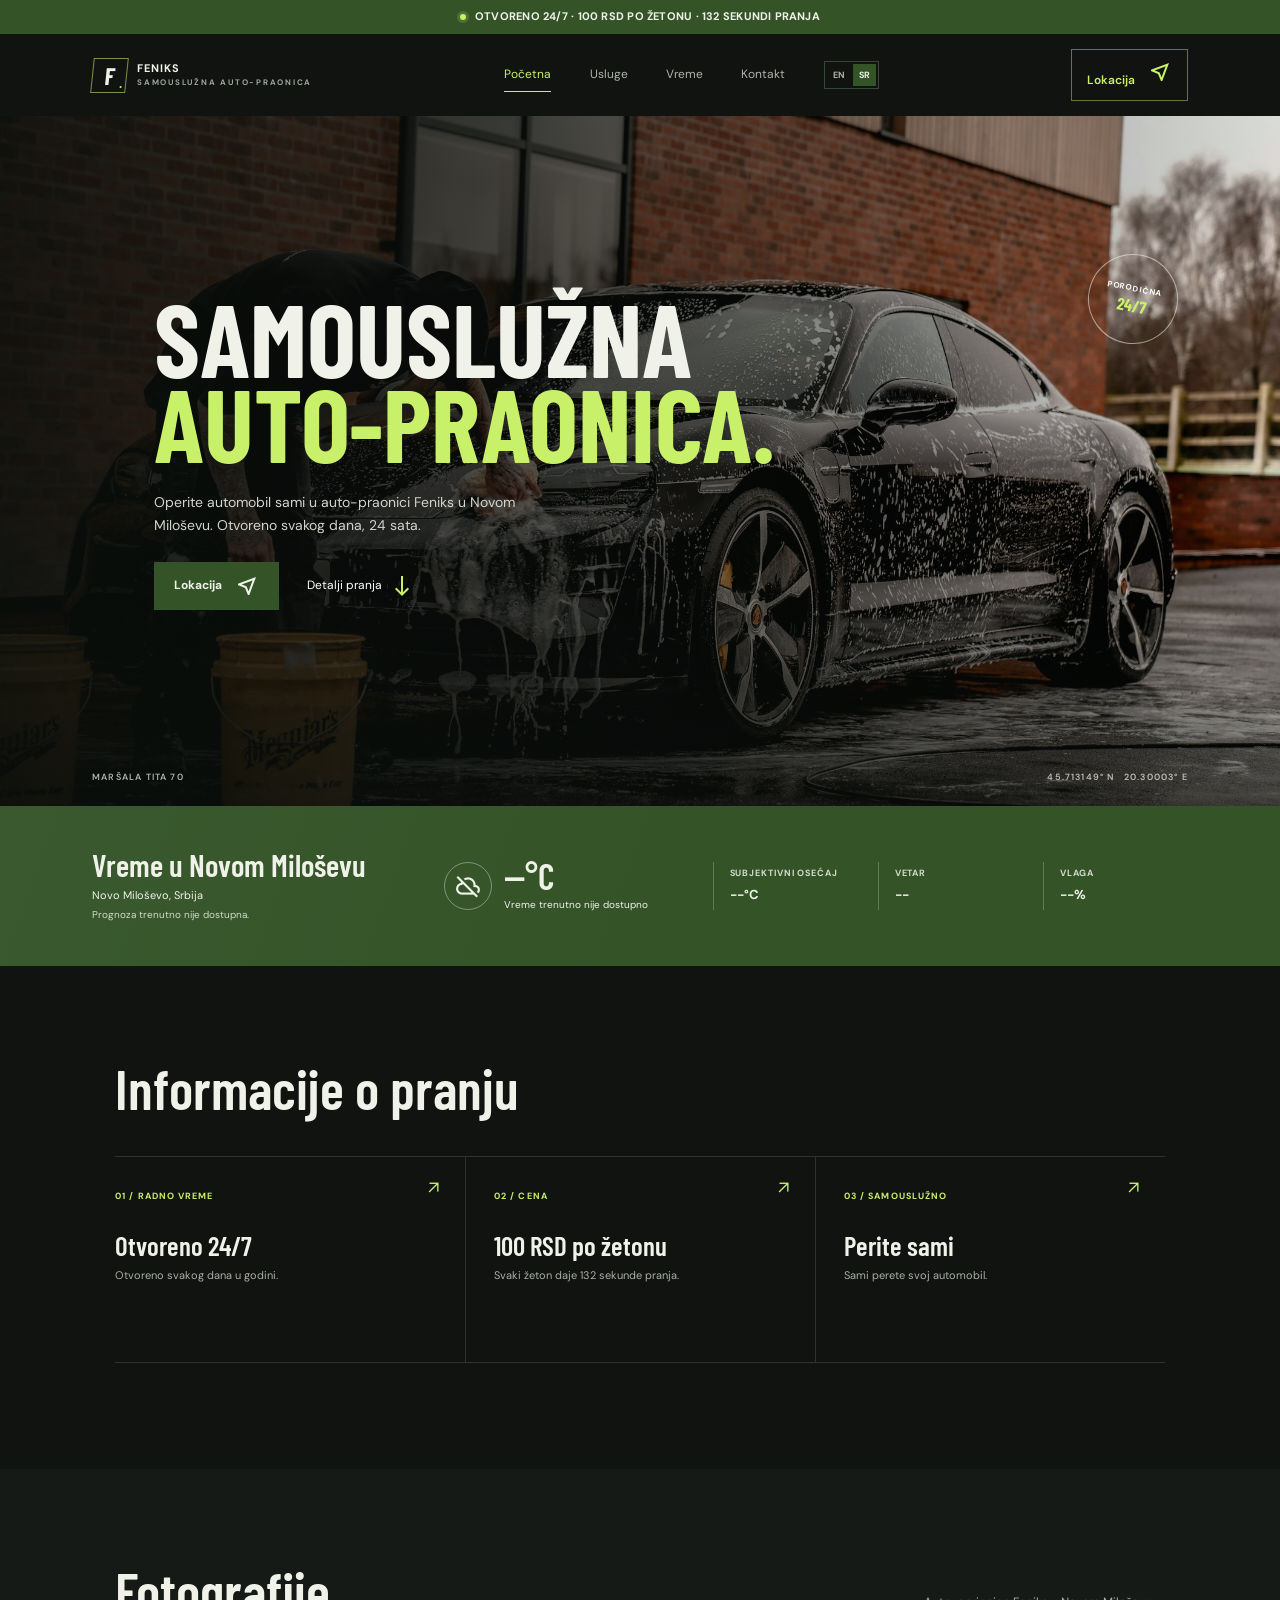
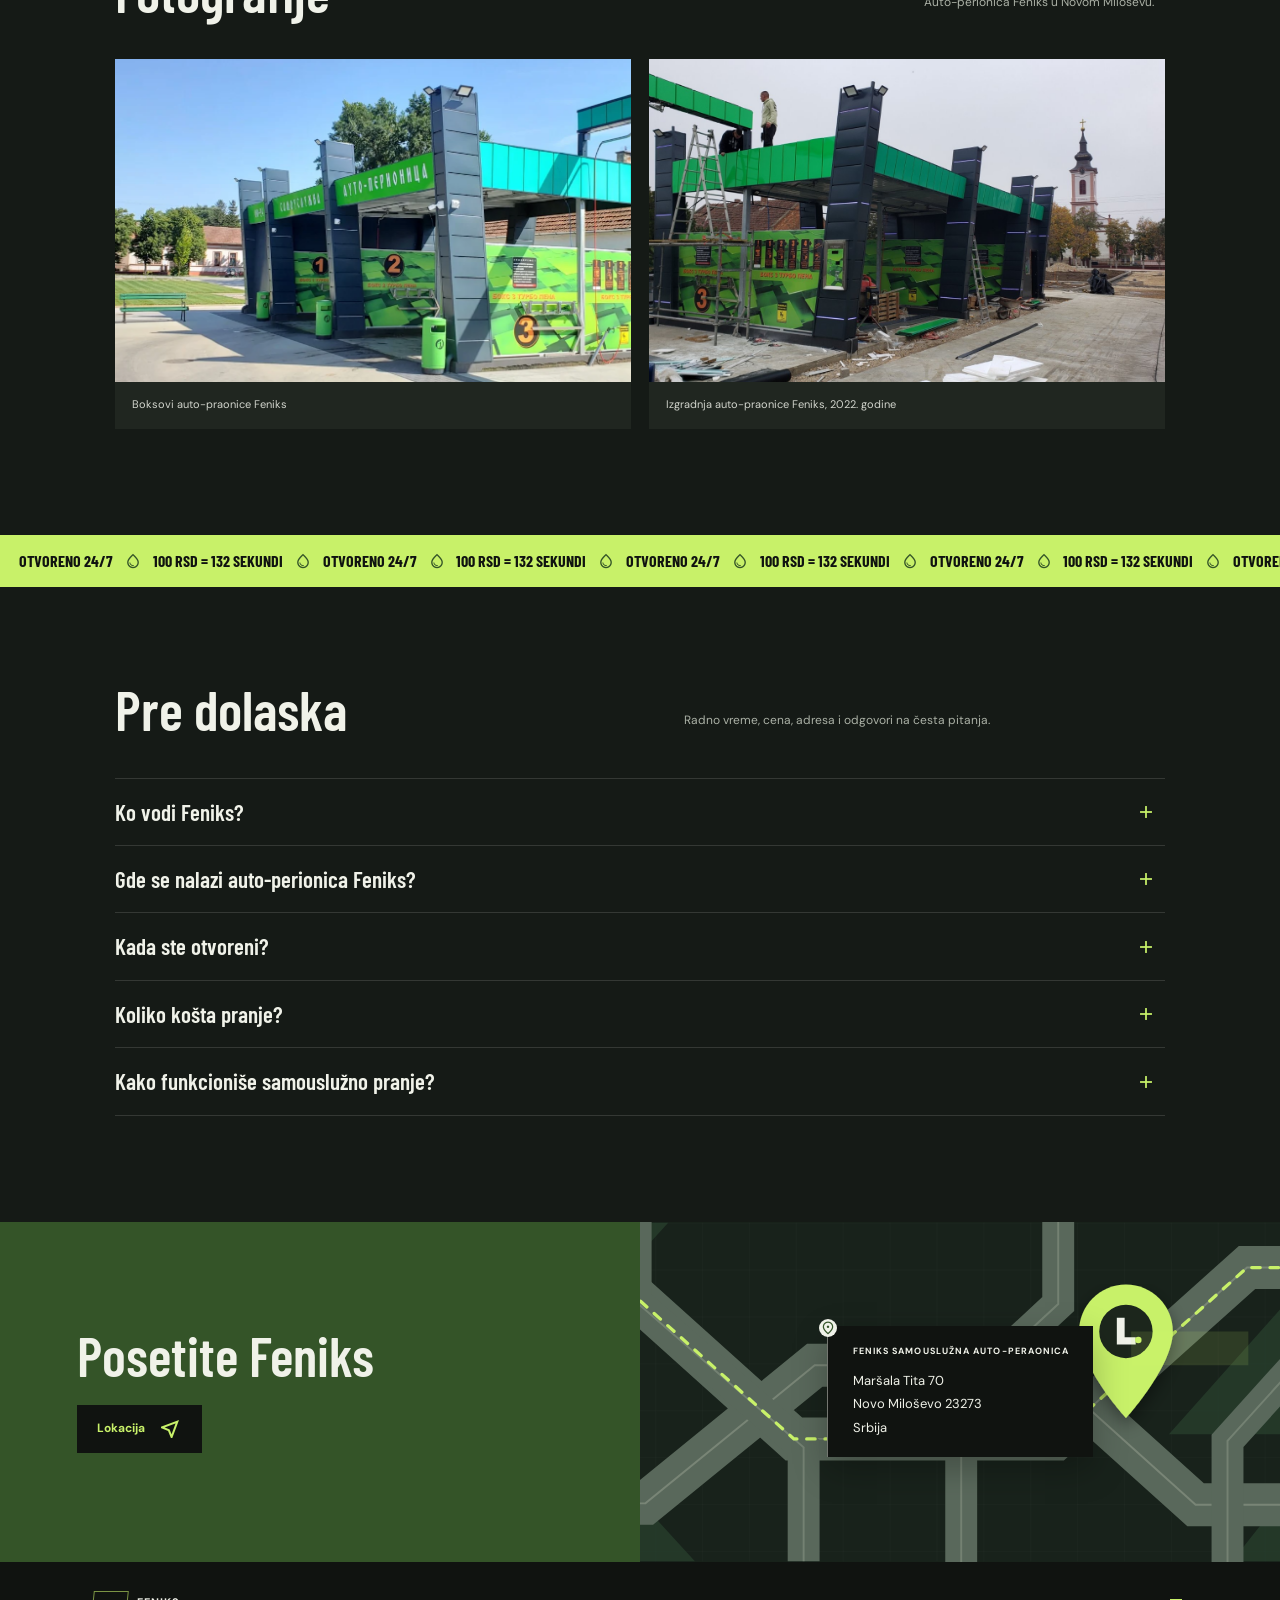
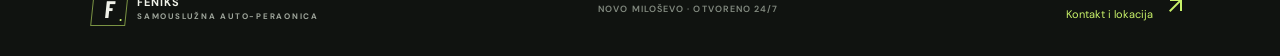
==== index.html @ c1d2546e "PERIONICA" ====
<!doctype html>
<html lang="en">
<head>
  <meta charset="utf-8">
  <meta name="viewport" content="width=device-width, initial-scale=1">
  <meta name="theme-color" content="#101310">
  <link rel="icon" href="assets/phoenix.svg" type="image/svg+xml">
  <link rel="preconnect" href="https://fonts.googleapis.com">
  <link rel="preconnect" href="https://fonts.gstatic.com" crossorigin>
  <link href="https://fonts.googleapis.com/css2?family=Material+Symbols+Outlined:opsz,wght,FILL,GRAD@20..48,400,0,0" rel="stylesheet">
  <meta name="description" data-description-en="Feniks is a family-run self-service car wash at Maršala Tita 70 in Novo Miloševo, Serbia. Open 24/7. A 100 RSD token gives 132 seconds of wash time." data-description-sr="Feniks je porodična samouslužna auto-perionica na adresi Maršala Tita 70 u Novom Miloševu, Srbija. Otvorena je 24/7. Žeton od 100 RSD daje 132 sekunde pranja." content="Feniks is a family-run self-service car wash at Maršala Tita 70 in Novo Miloševo, Serbia. Open 24/7. A 100 RSD token gives 132 seconds of wash time.">
  <title data-en="Feniks Self-Service Car Wash | Novo Miloševo" data-sr="Feniks samouslužna auto-perionica | Novo Miloševo">Feniks Self-Service Car Wash | Novo Miloševo</title>
  <script type="application/ld+json">
  {
    "@context": "https://schema.org",
    "@type": "AutoWash",
    "name": "Feniks",
    "description": "Family-run self-service car wash at Maršala Tita 70 in Novo Miloševo, Serbia. Open 24/7. A 100 RSD token gives 132 seconds of wash time.",
    "address": {
      "@type": "PostalAddress",
      "streetAddress": "Maršala Tita 70",
      "addressLocality": "Novo Miloševo",
      "postalCode": "23273",
      "addressRegion": "Vojvodina",
      "addressCountry": "RS"
    },
    "geo": {
      "@type": "GeoCoordinates",
      "latitude": 45.713149,
      "longitude": 20.30003
    },
    "hasMap": "https://www.google.com/maps/search/?api=1&query=P77X%2B7X%20Novo%20Milo%C5%A1evo%2C%20Serbia",
    "openingHoursSpecification": {
      "@type": "OpeningHoursSpecification",
      "dayOfWeek": [
        "https://schema.org/Monday",
        "https://schema.org/Tuesday",
        "https://schema.org/Wednesday",
        "https://schema.org/Thursday",
        "https://schema.org/Friday",
        "https://schema.org/Saturday",
        "https://schema.org/Sunday"
      ],
      "opens": "00:00",
      "closes": "23:59"
    }
  }
  </script>
  <link rel="stylesheet" href="styles.css">
  <script src="script.js" defer></script>
</head>
<body>
  <div class="topline"><span class="pulse-dot"></span><span data-en="OPEN 24/7 · 100 RSD PER TOKEN · 132 SEC WASH TIME" data-sr="OTVORENO 24/7 · 100 RSD PO ŽETONU · 132 SEKUNDI PRANJA">OPEN 24/7 · 100 RSD PER TOKEN · 132 SEC WASH TIME</span></div>
  <header class="site-header">
    <a class="brand" href="index.html" aria-label="Feniks home"><span class="brand-mark">F<span>.</span></span><span class="brand-name">FENIKS <small data-en="SELF-SERVICE CAR WASH" data-sr="SAMOUSLUŽNA AUTO-PRAONICA">SELF-SERVICE CAR WASH</small></span></a>
    <nav class="main-nav" aria-label="Main navigation / Navigacija">
      <a class="active" href="index.html" data-en="Home" data-sr="Početna">Home</a>
      <a href="#services" data-en="Services" data-sr="Usluge">Services</a>
      <a href="#weather" data-en="Local weather" data-sr="Vreme">Local weather</a>
      <a href="contact.html" data-en="Contact" data-sr="Kontakt">Contact</a>
      <div class="language-switch" role="group" aria-label="Language / Jezik">
        <button type="button" data-language="en" aria-pressed="true">EN</button>
        <button type="button" data-language="sr" aria-pressed="false">SR</button>
      </div>
    </nav>
    <a class="header-cta" href="contact.html"><span class="cta-label" data-en="Directions" data-sr="Lokacija">Directions</span><span class="material-symbols-outlined" aria-hidden="true">near_me</span></a>
  </header>

  <main>
    <section class="hero" aria-labelledby="hero-title">
      <img class="hero-image" src="assets/hero-carwash.jpg" alt="A car in a self-service wash bay">
      <div class="hero-shade"></div>
      <div class="hero-copy">
        <h1 id="hero-title"><span class="title-line" data-en="SELF-SERVICE" data-sr="SAMOUSLUŽNA">SELF-SERVICE</span><br><span class="accent-line" data-en="CAR WASH." data-sr="AUTO-PRAONICA.">CAR WASH.</span></h1>
        <p class="hero-text" data-en="Wash your car yourself at Feniks in Novo Miloševo. Open every day, all day." data-sr="Operite automobil sami u auto-praonici Feniks u Novom Miloševu. Otvoreno svakog dana, 24 sata.">Wash your car yourself at Feniks in Novo Miloševo. Open every day, all day.</p>
        <div class="hero-actions">
          <a class="button button-green" href="contact.html"><span class="button-label" data-en="Get directions" data-sr="Lokacija">Get directions</span><span class="material-symbols-outlined" aria-hidden="true">near_me</span></a>
          <a class="text-link" href="#services"><span class="text-label" data-en="Wash details" data-sr="Detalji pranja">Wash details</span> <span class="material-symbols-outlined" aria-hidden="true">south</span></a>
        </div>
      </div>
      <div class="hero-stamp"><span data-en="FAMILY-RUN" data-sr="PORODIČNA">FAMILY-RUN</span><b>24/7</b></div>
      <div class="hero-bottom"><span>MARŠALA TITA 70</span><span>45.713149° N &nbsp; 20.30003° E</span></div>
    </section>

    <section class="weather-band" id="weather" aria-labelledby="weather-title">
      <div class="weather-intro">
        <h2 id="weather-title" data-en="Weather in Novo Miloševo" data-sr="Vreme u Novom Miloševu">Weather in Novo Miloševo</h2>
        <p><span data-en="Novo Miloševo, Serbia" data-sr="Novo Miloševo, Srbija">Novo Miloševo, Serbia</span> <span class="weather-updated" id="weather-updated">Checking current conditions…</span></p>
      </div>
      <div class="weather-current" aria-live="polite">
        <span class="weather-symbol material-symbols-outlined" id="weather-symbol" aria-hidden="true">partly_cloudy_day</span>
        <div><strong id="weather-temperature">--°F</strong><span id="weather-description">Loading weather</span></div>
      </div>
      <div class="weather-detail"><span data-en="FEELS LIKE" data-sr="SUBJEKTIVNI OSEĆAJ">FEELS LIKE</span><strong id="weather-feels">--°F</strong></div>
      <div class="weather-detail"><span data-en="WIND" data-sr="VETAR">WIND</span><strong id="weather-wind">-- km/h</strong></div>
      <div class="weather-detail"><span data-en="HUMIDITY" data-sr="VLAGA">HUMIDITY</span><strong id="weather-humidity">--%</strong></div>
    </section>

    <section class="services section-wrap" id="services" aria-labelledby="services-title">
      <div class="section-heading">
        <div><h2 id="services-title" data-en="Wash details" data-sr="Informacije o pranju">Wash details</h2></div>
      </div>
      <div class="service-grid">
        <article class="service-item"><span class="service-number" data-en="01 / HOURS" data-sr="01 / RADNO VREME">01 / HOURS</span><h3 data-en="Open 24/7" data-sr="Otvoreno 24/7">Open 24/7</h3><p data-en="Open every day of the year." data-sr="Otvoreno svakog dana u godini.">Open every day of the year.</p><span class="service-arrow material-symbols-outlined" aria-hidden="true">arrow_outward</span></article>
        <article class="service-item"><span class="service-number" data-en="02 / PRICE" data-sr="02 / CENA">02 / PRICE</span><h3 data-en="100 RSD per token" data-sr="100 RSD po žetonu">100 RSD per token</h3><p data-en="Each token gives 132 seconds of wash time." data-sr="Svaki žeton daje 132 sekunde pranja.">Each token gives 132 seconds of wash time.</p><span class="service-arrow material-symbols-outlined" aria-hidden="true">arrow_outward</span></article>
        <article class="service-item"><span class="service-number" data-en="03 / SELF-SERVICE" data-sr="03 / SAMOUSLUŽNO">03 / SELF-SERVICE</span><h3 data-en="Wash it yourself" data-sr="Perite sami">Wash it yourself</h3><p data-en="You wash your own car." data-sr="Sami perete svoj automobil.">You wash your own car.</p><span class="service-arrow material-symbols-outlined" aria-hidden="true">arrow_outward</span></article>
      </div>
    </section>

    <section class="wash-gallery section-wrap" aria-labelledby="wash-gallery-title">
      <div class="section-heading">
        <div><h2 id="wash-gallery-title" data-en="Photos" data-sr="Fotografije">Photos</h2></div>
        <p data-en="Feniks car wash in Novo Miloševo." data-sr="Auto-perionica Feniks u Novom Miloševu.">Feniks car wash in Novo Miloševo.</p>
      </div>
      <div class="wash-gallery-grid">
        <figure class="wash-photo wash-photo-wide">
          <img src="assets/wash-facility.png" alt="Feniks self-service car wash bays in Novo Miloševo">
          <figcaption data-en="The Feniks wash bays" data-sr="Boksovi auto-praonice Feniks">The Feniks wash bays</figcaption>
        </figure>
        <figure class="wash-photo">
          <img src="assets/wash-in-action.png" alt="Feniks car wash under construction in 2022">
          <figcaption data-en="Construction of Feniks, 2022" data-sr="Izgradnja auto-praonice Feniks, 2022. godine">Construction of Feniks, 2022</figcaption>
        </figure>
      </div>
    </section>

    <div class="motion-ticker" role="region" aria-label="Car wash highlights" data-aria-en="Car wash highlights" data-aria-sr="Prednosti auto-praonice" tabindex="0">
      <div class="ticker-track">
        <div class="ticker-group">
          <span data-en="OPEN 24/7" data-sr="OTVORENO 24/7">OPEN 24/7</span><span class="material-symbols-outlined ticker-mark" aria-hidden="true">water_drop</span>
          <span data-en="100 RSD = 132 SEC" data-sr="100 RSD = 132 SEKUNDI">100 RSD = 132 SEC</span><span class="material-symbols-outlined ticker-mark" aria-hidden="true">water_drop</span>
          <span aria-hidden="true" data-en="OPEN 24/7" data-sr="OTVORENO 24/7">OPEN 24/7</span><span class="material-symbols-outlined ticker-mark" aria-hidden="true">water_drop</span>
          <span aria-hidden="true" data-en="100 RSD = 132 SEC" data-sr="100 RSD = 132 SEKUNDI">100 RSD = 132 SEC</span><span class="material-symbols-outlined ticker-mark" aria-hidden="true">water_drop</span>
          <span aria-hidden="true" data-en="OPEN 24/7" data-sr="OTVORENO 24/7">OPEN 24/7</span><span class="material-symbols-outlined ticker-mark" aria-hidden="true">water_drop</span>
          <span aria-hidden="true" data-en="100 RSD = 132 SEC" data-sr="100 RSD = 132 SEKUNDI">100 RSD = 132 SEC</span><span class="material-symbols-outlined ticker-mark" aria-hidden="true">water_drop</span>
          <span aria-hidden="true" data-en="OPEN 24/7" data-sr="OTVORENO 24/7">OPEN 24/7</span><span class="material-symbols-outlined ticker-mark" aria-hidden="true">water_drop</span>
          <span aria-hidden="true" data-en="100 RSD = 132 SEC" data-sr="100 RSD = 132 SEKUNDI">100 RSD = 132 SEC</span><span class="material-symbols-outlined ticker-mark" aria-hidden="true">water_drop</span>
          <span aria-hidden="true" data-en="OPEN 24/7" data-sr="OTVORENO 24/7">OPEN 24/7</span><span class="material-symbols-outlined ticker-mark" aria-hidden="true">water_drop</span>
          <span aria-hidden="true" data-en="100 RSD = 132 SEC" data-sr="100 RSD = 132 SEKUNDI">100 RSD = 132 SEC</span><span class="material-symbols-outlined ticker-mark" aria-hidden="true">water_drop</span>
          <span aria-hidden="true" data-en="OPEN 24/7" data-sr="OTVORENO 24/7">OPEN 24/7</span><span class="material-symbols-outlined ticker-mark" aria-hidden="true">water_drop</span>
          <span aria-hidden="true" data-en="100 RSD = 132 SEC" data-sr="100 RSD = 132 SEKUNDI">100 RSD = 132 SEC</span><span class="material-symbols-outlined ticker-mark" aria-hidden="true">water_drop</span>
        </div>
        <div class="ticker-group" aria-hidden="true">
          <span aria-hidden="true" data-en="OPEN 24/7" data-sr="OTVORENO 24/7">OPEN 24/7</span><span class="material-symbols-outlined ticker-mark" aria-hidden="true">water_drop</span>
          <span aria-hidden="true" data-en="100 RSD = 132 SEC" data-sr="100 RSD = 132 SEKUNDI">100 RSD = 132 SEC</span><span class="material-symbols-outlined ticker-mark" aria-hidden="true">water_drop</span>
          <span aria-hidden="true" data-en="OPEN 24/7" data-sr="OTVORENO 24/7">OPEN 24/7</span><span class="material-symbols-outlined ticker-mark" aria-hidden="true">water_drop</span>
          <span aria-hidden="true" data-en="100 RSD = 132 SEC" data-sr="100 RSD = 132 SEKUNDI">100 RSD = 132 SEC</span><span class="material-symbols-outlined ticker-mark" aria-hidden="true">water_drop</span>
          <span aria-hidden="true" data-en="OPEN 24/7" data-sr="OTVORENO 24/7">OPEN 24/7</span><span class="material-symbols-outlined ticker-mark" aria-hidden="true">water_drop</span>
          <span aria-hidden="true" data-en="100 RSD = 132 SEC" data-sr="100 RSD = 132 SEKUNDI">100 RSD = 132 SEC</span><span class="material-symbols-outlined ticker-mark" aria-hidden="true">water_drop</span>
          <span aria-hidden="true" data-en="OPEN 24/7" data-sr="OTVORENO 24/7">OPEN 24/7</span><span class="material-symbols-outlined ticker-mark" aria-hidden="true">water_drop</span>
          <span aria-hidden="true" data-en="100 RSD = 132 SEC" data-sr="100 RSD = 132 SEKUNDI">100 RSD = 132 SEC</span><span class="material-symbols-outlined ticker-mark" aria-hidden="true">water_drop</span>
          <span aria-hidden="true" data-en="OPEN 24/7" data-sr="OTVORENO 24/7">OPEN 24/7</span><span class="material-symbols-outlined ticker-mark" aria-hidden="true">water_drop</span>
          <span aria-hidden="true" data-en="100 RSD = 132 SEC" data-sr="100 RSD = 132 SEKUNDI">100 RSD = 132 SEC</span><span class="material-symbols-outlined ticker-mark" aria-hidden="true">water_drop</span>
        </div>
      </div>
    </div>
    <section class="faq-section section-wrap" id="faq" aria-labelledby="faq-title">
      <div class="section-heading">
        <div>
          <h2 id="faq-title" data-en="Before you come" data-sr="Pre dolaska">Before you come</h2>
        </div>
        <p data-en="Hours, price, address and answers to common questions." data-sr="Radno vreme, cena, adresa i odgovori na česta pitanja.">Hours, price, address and answers to common questions.</p>
      </div>
      <div class="faq-list">
        <details class="faq-item">
          <summary><span data-en="Who runs Feniks?" data-sr="Ko vodi Feniks?">Who runs Feniks?</span></summary>
          <div class="faq-answer"><p data-en="Feniks is a family-run self-service car wash." data-sr="Feniks je porodična samouslužna auto-perionica.">Feniks is a family-run self-service car wash.</p></div>
        </details>
        <details class="faq-item">
          <summary><span data-en="Where is Feniks car wash?" data-sr="Gde se nalazi auto-perionica Feniks?">Where is Feniks car wash?</span></summary>
          <div class="faq-answer">
            <p data-en="Maršala Tita 70, 23273 Novo Miloševo, Serbia." data-sr="Maršala Tita 70, 23273 Novo Miloševo, Srbija.">Maršala Tita 70, 23273 Novo Miloševo, Serbia.</p>
            <a href="https://www.google.com/maps/search/?api=1&amp;query=P77X%2B7X%20Novo%20Milo%C5%A1evo%2C%20Serbia" target="_blank" rel="noopener noreferrer" data-en="Open the location in Google Maps (Plus Code P77X+7X)." data-sr="Otvori lokaciju u Google mapama (Plus Code P77X+7X).">Open the location in Google Maps (Plus Code P77X+7X).</a>
          </div>
        </details>
        <details class="faq-item">
          <summary><span data-en="When are you open?" data-sr="Kada ste otvoreni?">When are you open?</span></summary>
          <div class="faq-answer"><p data-en="Every day, 24 hours a day." data-sr="Svakog dana, 24 sata dnevno.">Every day, 24 hours a day.</p></div>
        </details>
        <details class="faq-item">
          <summary><span data-en="What does a wash cost?" data-sr="Koliko košta pranje?">What does a wash cost?</span></summary>
          <div class="faq-answer"><p data-en="One token costs 100 RSD and gives 132 seconds of wash time." data-sr="Jedan žeton košta 100 RSD i daje 132 sekunde pranja.">One token costs 100 RSD and gives 132 seconds of wash time.</p></div>
        </details>
        <details class="faq-item">
          <summary><span data-en="How does self-service work?" data-sr="Kako funkcioniše samouslužno pranje?">How does self-service work?</span></summary>
          <div class="faq-answer"><p data-en="You wash your own car." data-sr="Sami perete svoj automobil.">You wash your own car.</p></div>
        </details>
      </div>
    </section>

    <section class="location-strip">
      <div class="location-copy"><h2 data-en="Visit Feniks" data-sr="Posetite Feniks">Visit Feniks</h2><a class="button button-dark" href="contact.html"><span class="button-label" data-en="Get directions" data-sr="Lokacija">Get directions</span><span class="material-symbols-outlined" aria-hidden="true">near_me</span></a></div>
      <div class="location-map">
        <img src="assets/location-map.svg" alt="" aria-hidden="true">
        <div class="location-address"><span class="location-pin material-symbols-outlined" aria-hidden="true">location_on</span><p data-en="FENIKS SELF-SERVICE CAR WASH" data-sr="FENIKS SAMOUSLUŽNA AUTO-PERAONICA">FENIKS SELF-SERVICE CAR WASH</p><address>Maršala Tita 70<br>Novo Miloševo 23273<br><span data-en="Serbia" data-sr="Srbija">Serbia</span></address></div>
      </div>
    </section>
  </main>

  <footer class="site-footer"><a class="brand" href="index.html"><span class="brand-mark">F<span>.</span></span><span class="brand-name">FENIKS <small data-en="SELF-SERVICE CAR WASH" data-sr="SAMOUSLUŽNA AUTO-PERAONICA">SELF-SERVICE CAR WASH</small></span></a><span data-en="NOVO MILOŠEVO · OPEN 24/7" data-sr="NOVO MILOŠEVO · OTVORENO 24/7">NOVO MILOŠEVO · OPEN 24/7</span><a href="contact.html"><span data-en="Contact & directions" data-sr="Kontakt i lokacija">Contact & directions</span> <span class="material-symbols-outlined" aria-hidden="true">arrow_outward</span></a></footer>
</body>
</html>
---- styles.css ----
@font-face {
  font-family: 'DM Sans';
  font-style: normal;
  font-weight: 400 700;
  font-display: swap;
  src: url('assets/fonts/dmsans-latin-ext.woff2') format('woff2');
  unicode-range: U+0100-02BA, U+02BD-02C5, U+02C7-02CC, U+02CE-02D7, U+02DD-02FF, U+0304, U+0308, U+0329, U+1D00-1DBF, U+1E00-1E9F, U+1EF2-1EFF, U+2020, U+20A0-20AB, U+20AD-20C4, U+2113, U+2C60-2C7F, U+A720-A7FF;
}
@font-face {
  font-family: 'DM Sans';
  font-style: normal;
  font-weight: 400 700;
  font-display: swap;
  src: url('assets/fonts/dmsans-latin.woff2') format('woff2');
  unicode-range: U+0000-00FF, U+0131, U+0152-0153, U+02BB-02BC, U+02C6, U+02DA, U+02DC, U+0304, U+0308, U+0329, U+2000-206F, U+20AC, U+2122, U+2191, U+2193, U+2212, U+2215, U+FEFF, U+FFFD;
}
@font-face {
  font-family: 'Barlow Condensed';
  font-style: normal;
  font-weight: 500;
  font-display: swap;
  src: url('assets/fonts/barlow-condensed-500-latin-ext.woff2') format('woff2');
  unicode-range: U+0100-02BA, U+02BD-02C5, U+02C7-02CC, U+02CE-02D7, U+02DD-02FF, U+0304, U+0308, U+0329, U+1D00-1DBF, U+1E00-1E9F, U+1EF2-1EFF, U+2020, U+20A0-20AB, U+20AD-20C4, U+2113, U+2C60-2C7F, U+A720-A7FF;
}
@font-face {
  font-family: 'Barlow Condensed';
  font-style: normal;
  font-weight: 500;
  font-display: swap;
  src: url('assets/fonts/barlow-condensed-500-latin.woff2') format('woff2');
  unicode-range: U+0000-00FF, U+0131, U+0152-0153, U+02BB-02BC, U+02C6, U+02DA, U+02DC, U+0304, U+0308, U+0329, U+2000-206F, U+20AC, U+2122, U+2191, U+2193, U+2212, U+2215, U+FEFF, U+FFFD;
}
@font-face {
  font-family: 'Barlow Condensed';
  font-style: normal;
  font-weight: 600;
  font-display: swap;
  src: url('assets/fonts/barlow-condensed-600-latin-ext.woff2') format('woff2');
  unicode-range: U+0100-02BA, U+02BD-02C5, U+02C7-02CC, U+02CE-02D7, U+02DD-02FF, U+0304, U+0308, U+0329, U+1D00-1DBF, U+1E00-1E9F, U+1EF2-1EFF, U+2020, U+20A0-20AB, U+20AD-20C4, U+2113, U+2C60-2C7F, U+A720-A7FF;
}
@font-face {
  font-family: 'Barlow Condensed';
  font-style: normal;
  font-weight: 600;
  font-display: swap;
  src: url('assets/fonts/barlow-condensed-600-latin.woff2') format('woff2');
  unicode-range: U+0000-00FF, U+0131, U+0152-0153, U+02BB-02BC, U+02C6, U+02DA, U+02DC, U+0304, U+0308, U+0329, U+2000-206F, U+20AC, U+2122, U+2191, U+2193, U+2212, U+2215, U+FEFF, U+FFFD;
}
@font-face {
  font-family: 'Barlow Condensed';
  font-style: normal;
  font-weight: 700;
  font-display: swap;
  src: url('assets/fonts/barlow-condensed-700-latin-ext.woff2') format('woff2');
  unicode-range: U+0100-02BA, U+02BD-02C5, U+02C7-02CC, U+02CE-02D7, U+02DD-02FF, U+0304, U+0308, U+0329, U+1D00-1DBF, U+1E00-1E9F, U+1EF2-1EFF, U+2020, U+20A0-20AB, U+20AD-20C4, U+2113, U+2C60-2C7F, U+A720-A7FF;
}
@font-face {
  font-family: 'Barlow Condensed';
  font-style: normal;
  font-weight: 700;
  font-display: swap;
  src: url('assets/fonts/barlow-condensed-700-latin.woff2') format('woff2');
  unicode-range: U+0000-00FF, U+0131, U+0152-0153, U+02BB-02BC, U+02C6, U+02DA, U+02DC, U+0304, U+0308, U+0329, U+2000-206F, U+20AC, U+2122, U+2191, U+2193, U+2212, U+2215, U+FEFF, U+FFFD;
}
@font-face {
  font-family: 'Barlow Condensed';
  font-style: normal;
  font-weight: 800;
  font-display: swap;
  src: url('assets/fonts/barlow-condensed-800-latin-ext.woff2') format('woff2');
  unicode-range: U+0100-02BA, U+02BD-02C5, U+02C7-02CC, U+02CE-02D7, U+02DD-02FF, U+0304, U+0308, U+0329, U+1D00-1DBF, U+1E00-1E9F, U+1EF2-1EFF, U+2020, U+20A0-20AB, U+20AD-20C4, U+2113, U+2C60-2C7F, U+A720-A7FF;
}
@font-face {
  font-family: 'Barlow Condensed';
  font-style: normal;
  font-weight: 800;
  font-display: swap;
  src: url('assets/fonts/barlow-condensed-800-latin.woff2') format('woff2');
  unicode-range: U+0000-00FF, U+0131, U+0152-0153, U+02BB-02BC, U+02C6, U+02DA, U+02DC, U+0304, U+0308, U+0329, U+2000-206F, U+20AC, U+2122, U+2191, U+2193, U+2212, U+2215, U+FEFF, U+FFFD;
}

:root {
  color-scheme: dark;
  --ink: #101310;
  --ink-soft: #171c18;
  --green: #345428;
  --green-accent: #c8f169;
  --green-deep: #426a35;
  --paper: #f0f2e9;
  --muted: #9ea59b;
  --line: rgba(240, 242, 233, .14);
  --display: 'Barlow Condensed', Impact, sans-serif;
  --body: 'DM Sans', Arial, sans-serif;
}

.material-symbols-outlined { font-family: 'Material Symbols Outlined'; font-weight: normal; font-style: normal; font-size: 24px; line-height: 1; letter-spacing: normal; text-transform: none; white-space: nowrap; word-wrap: normal; direction: ltr; font-feature-settings: 'liga'; -webkit-font-feature-settings: 'liga'; -webkit-font-smoothing: antialiased; }

* { box-sizing: border-box; }
html { scroll-behavior: smooth; }
body { margin: 0; background: var(--ink); color: var(--paper); font: 400 16px/1.6 var(--body); }
a { color: inherit; text-decoration: none; }
button, input, select, textarea { font: inherit; }
.topline { height: 34px; display: flex; align-items: center; justify-content: center; gap: 9px; background: var(--green); color: var(--paper); font-size: 11px; font-weight: 700; letter-spacing: .02em; }
.pulse-dot { width: 6px; height: 6px; border-radius: 50%; background: var(--green-accent); box-shadow: 0 0 0 3px rgba(200,241,105,.18); }
.site-header { height: 82px; padding: 0 7.2%; display: flex; align-items: center; justify-content: space-between; gap: 28px; background: #101310; position: relative; z-index: 2; }
.brand { display: flex; align-items: center; gap: 10px; flex-shrink: 0; }
.brand-mark { position: relative; display: grid; place-items: center; width: 35px; height: 35px; border: 1px solid rgba(200,241,105,.58); color: var(--paper); font: 700 24px/1 var(--display); transform: skew(-6deg); }
.brand-mark span { position: absolute; right: 3px; bottom: 2px; color: var(--green-accent); font-size: 13px; line-height: 1; }
.brand-name { font-size: 11px; font-weight: 700; letter-spacing: .08em; line-height: 1.2; }
.brand-name small { display: block; color: var(--muted); font-size: 8px; letter-spacing: .22em; margin-top: 3px; }
.main-nav { display: flex; align-items: center; gap: clamp(18px, 3vw, 42px); }
.main-nav a { position: relative; color: #aeb3aa; font-size: 12px; transition: color .2s ease; }
.main-nav a::after { position: absolute; right: 0; bottom: -7px; left: 0; height: 1px; background: var(--green-accent); content: ''; transform: scaleX(0); transform-origin: left; transition: transform .25s ease; }
.main-nav a:hover, .main-nav a.active { color: var(--green-accent); }
.main-nav a:hover::after, .main-nav a.active::after { transform: scaleX(1); }
.language-switch { display: flex; flex-shrink: 0; gap: 2px; padding: 2px; border: 1px solid #384438; }
.language-switch button { padding: 4px 6px; border: 0; background: transparent; color: #aeb3aa; font-size: 9px; font-weight: 700; cursor: pointer; }
.language-switch button[aria-pressed="true"] { background: var(--green); color: var(--paper); }
.language-switch button:focus-visible { outline: 2px solid var(--green-accent); outline-offset: 2px; }
.header-cta { border: 1px solid rgba(200,241,105,.45); padding: 10px 15px; color: var(--green-accent); font-size: 12px; font-weight: 600; white-space: nowrap; }
.header-cta span, .button span { margin-left: 13px; }
.header-cta .cta-label, .button .button-label { margin-left: 0; }
.hero { min-height: min(690px, 76vw); height: 650px; max-height: 760px; position: relative; overflow: hidden; display: flex; align-items: center; padding: 0 12%; background: #202520; }
.hero-image { position: absolute; inset: -2%; width: 104%; height: 104%; object-fit: cover; object-position: center 55%; translate: var(--hero-image-x, 0px) var(--hero-image-y, 0px); }
.hero-shade { position: absolute; inset: 0; background: linear-gradient(90deg, rgba(10,14,11,.92) 0%, rgba(10,14,11,.72) 39%, rgba(10,14,11,.13) 100%), linear-gradient(0deg, rgba(10,14,11,.58), transparent 32%); }
.hero-copy { position: relative; z-index: 1; max-width: 680px; padding-bottom: 18px; }
.hero h1, .contact-intro h1 { margin: 0; font: 700 clamp(66px, 8.1vw, 112px)/.82 var(--display); letter-spacing: 0; }
.hero h1 .accent-line, .contact-intro h1 .accent-line { color: var(--green-accent); }
.hero-text { margin: 27px 0 26px; max-width: 395px; color: #d1d4cc; font-size: 14px; }
.hero-actions { display: flex; align-items: center; gap: 28px; }
.button { min-height: 48px; padding: 0 20px; display: inline-flex; align-items: center; justify-content: center; border: 0; font-size: 12px; font-weight: 700; cursor: pointer; transition: background .2s ease, transform .2s ease, box-shadow .2s ease; }
.button:hover { transform: translateY(-2px); box-shadow: 0 8px 24px rgba(0,0,0,.18); }
.button > span[aria-hidden="true"], .text-link > span[aria-hidden="true"], .header-cta > span[aria-hidden="true"] { display: inline-block; transition: transform .2s ease; }
.button:hover > span[aria-hidden="true"], .text-link:hover > span[aria-hidden="true"], .header-cta:hover > span[aria-hidden="true"] { transform: translate(3px, -2px); }
.button-green { background: var(--green); color: var(--paper); }
.button-green:hover { background: var(--green-deep); }
.button-dark { background: var(--ink); color: var(--green-accent); }
.text-link { display: inline-flex; align-items: center; gap: 8px; color: white; font-size: 12px; }
.text-link > span[aria-hidden="true"] { margin-left: 0; color: var(--green-accent); }
.motion-ready .motion-reveal { opacity: 0; transform: translateY(22px); transition: opacity .65s ease, transform .65s cubic-bezier(.2,.7,.2,1); }
.motion-ready .motion-reveal.is-visible { opacity: 1; transform: translateY(0); }
.motion-ready .service-item:nth-child(2) { transition-delay: .08s; }
.motion-ready .service-item:nth-child(3) { transition-delay: .16s; }
.motion-ready .hero-stamp.motion-reveal { transform: translateY(22px) rotate(11deg); }
.motion-ready .hero-stamp.motion-reveal.is-visible { transform: translateY(0) rotate(11deg); }
.hero-stamp { position: absolute; z-index: 1; right: 8%; top: 20%; width: 90px; height: 90px; border: 1px solid rgba(240,242,233,.55); border-radius: 50%; display: flex; flex-direction: column; justify-content: center; align-items: center; translate: var(--hero-stamp-x, 0px) var(--hero-stamp-y, 0px); transform: rotate(11deg); color: white; font-size: 8px; font-weight: 700; line-height: 1.1; text-align: center; letter-spacing: .12em; }
.hero-stamp b { margin-top: 5px; color: var(--green-accent); font: 700 17px/.9 var(--display); letter-spacing: .02em; }
.hero-bottom { position: absolute; z-index: 1; bottom: 22px; left: 7.2%; right: 7.2%; display: flex; justify-content: space-between; color: rgba(240,242,233,.72); font-size: 9px; font-weight: 600; letter-spacing: .13em; }
.weather-band { min-height: 160px; padding: 31px 7.2%; display: grid; grid-template-columns: 1.6fr 1.2fr repeat(3, .7fr); align-items: center; gap: 20px; background-color: var(--green); background-image: linear-gradient(110deg, transparent 15%, rgba(255,255,255,.035) 48%, transparent 78%); background-size: 220% 100%; background-position: 100% 0; transition: background-position .7s ease; color: var(--paper); }
.weather-band:hover, .weather-band:focus-within { background-position: 0 0; }
.weather-intro h2 { margin: 0; font: 600 31px/1 var(--display); }
.weather-intro > p:last-child { margin: 7px 0 0; font-size: 11px; }
.weather-updated { display: block; margin-top: 2px; color: #d1dbca; font-size: 10px; }
.weather-current { display: flex; align-items: center; gap: 12px; }
.weather-symbol { width: 48px; height: 48px; display: grid; place-items: center; border: 1px solid rgba(240,242,233,.4); border-radius: 50%; font-size: 26px; transition: transform .35s ease; }
.weather-band:hover .weather-symbol, .weather-band:focus-within .weather-symbol { transform: translateY(-4px) rotate(-8deg); }
.weather-current > div { display: flex; flex-direction: column; }
.weather-current strong { font: 600 36px/.95 var(--display); }
.weather-current div span { margin-top: 4px; font-size: 10px; }
.weather-detail { min-height: 48px; padding-left: 16px; border-left: 1px solid rgba(240,242,233,.25); display: flex; flex-direction: column; justify-content: center; gap: 5px; }
.weather-detail span { color: #d1dbca; font-size: 9px; font-weight: 700; letter-spacing: .1em; }
.weather-detail strong { font-size: 13px; }
.section-wrap { padding: 95px 9% 106px; }
.section-heading { display: flex; align-items: end; justify-content: space-between; gap: 30px; margin-bottom: 42px; }
.section-heading h2, .form-panel h2 { margin: 0; font: 600 clamp(38px, 5vw, 56px)/.95 var(--display); letter-spacing: 0; }
.section-heading > p { max-width: 310px; margin: 0 1% 5px 0; color: #aab0a5; font-size: 12px; }
.service-grid { display: grid; grid-template-columns: repeat(3, 1fr); border-top: 1px solid var(--line); border-bottom: 1px solid var(--line); }
.service-item { min-height: 205px; padding: 24px 26px 24px 0; position: relative; transition: background-color .25s ease, transform .25s ease; }
.service-item:hover { background-color: rgba(255,255,255,.035); transform: translateY(-5px); }
.service-item + .service-item { padding-left: 28px; border-left: 1px solid var(--line); }
.service-number { color: var(--green-accent); font-size: 9px; font-weight: 700; letter-spacing: .12em; }
.service-item h3 { margin: 25px 0 8px; font: 600 27px/1 var(--display); }
.service-item p { max-width: 260px; margin: 0; color: #aab0a5; font-size: 11px; }
.service-arrow { position: absolute; top: 22px; right: 22px; color: var(--green-accent); font-size: 18px; transition: transform .25s ease; }
.service-item:hover .service-arrow { transform: translate(3px, -3px) rotate(45deg); }
.wash-gallery { background: #151a16; }
.wash-gallery-grid { display: grid; grid-template-columns: repeat(2, minmax(0, 1fr)); align-items: start; gap: 18px; max-width: 1160px; margin-inline: auto; }
.wash-photo { min-width: 0; margin: 0; overflow: hidden; background: #202620; }
.wash-photo img { display: block; width: 100%; height: auto; aspect-ratio: 16 / 10; object-fit: cover; transition: transform .6s cubic-bezier(.2,.7,.2,1); }
.wash-photo:hover img { transform: scale(1.035); }
.wash-photo figcaption { padding: 14px 17px 16px; color: #d1d4cc; font-size: 11px; }
.faq-section { background: #151a16; }
.faq-section .section-heading > p { flex: 0 1 470px; max-width: 470px; }
.faq-list { border-top: 1px solid var(--line); }
.faq-item { border-bottom: 1px solid var(--line); }
.faq-item summary { padding: 20px 8px 20px 0; display: flex; align-items: center; justify-content: space-between; gap: 20px; color: var(--paper); font: 600 23px/1.15 var(--display); cursor: pointer; list-style: none; }
.faq-item summary::-webkit-details-marker { display: none; }
.faq-item summary::after { content: "add"; flex: 0 0 auto; color: var(--green-accent); font: 400 22px/1 'Material Symbols Outlined'; font-feature-settings: 'liga'; -webkit-font-feature-settings: 'liga'; transition: transform .25s ease; }
.faq-item[open] summary::after { content: "remove"; }
.faq-answer { max-width: 690px; padding: 0 32px 20px 0; color: #aab0a5; font-size: 13px; line-height: 1.7; }
.faq-answer p { margin: 0 0 7px; }
.faq-answer a { color: var(--green-accent); text-decoration: underline; text-underline-offset: 3px; }
.motion-ticker { overflow: hidden; padding: 17px 0; background: var(--green-accent); color: var(--ink); }
.ticker-track { display: flex; width: max-content; animation: ticker-travel 80s linear infinite; }
.ticker-group { display: flex; flex: none; align-items: center; justify-content: center; min-width: 100vw; gap: clamp(8px, .85vw, 16px); padding: 0 clamp(12px, 1.5vw, 24px); white-space: nowrap; font: 700 clamp(16px, 1.1vw, 20px)/1 var(--display); text-transform: uppercase; }
.ticker-mark { color: var(--green); font-size: 18px; animation: ticker-spin 5s linear infinite; }
.location-strip { min-height: 340px; display: grid; grid-template-columns: 1fr 1fr; align-items: stretch; background: var(--green); color: var(--paper); position: relative; overflow: hidden; }
.location-copy { padding: 63px 12%; align-self: center; }
.location-copy h2 { margin: 0 0 23px; font: 600 clamp(38px, 4.5vw, 55px)/.94 var(--display); }
.location-map { min-height: 340px; position: relative; display: grid; place-items: center; overflow: hidden; background: #18221b; }
.location-map > img { position: absolute; inset: 0; width: 100%; height: 100%; object-fit: cover; }
.location-address { position: relative; z-index: 1; padding: 18px 24px 18px 25px; border-left: 1px solid rgba(240,242,233,.45); background: var(--ink); box-shadow: 0 12px 32px rgba(0,0,0,.25); }
.location-address p { margin: 0 0 10px; font-size: 9px; font-weight: 700; letter-spacing: .12em; }
.location-address address, .address-panel address { font-size: 13px; font-style: normal; line-height: 1.8; }
.location-pin { position: absolute; top: -7px; left: -9px; width: 18px; height: 18px; border-radius: 50%; background: var(--paper); color: var(--green); font-size: 16px; text-align: center; line-height: 18px; transition: transform .25s ease; }
.location-address:hover .location-pin, .location-address:focus-within .location-pin { transform: scale(1.5); }
.site-footer { min-height: 94px; padding: 20px 7.2%; display: flex; align-items: center; justify-content: space-between; gap: 20px; background: var(--ink); }
.site-footer > span { color: #838b80; font-size: 9px; font-weight: 600; letter-spacing: .12em; }
.site-footer > a:last-child { font-size: 11px; }
.site-footer > a:last-child span { color: var(--green-accent); margin-left: 8px; }
.contact-intro { min-height: 390px; padding: 60px 10% 52px; position: relative; overflow: hidden; display: flex; align-items: end; justify-content: space-between; gap: 40px; background: #171c18; }
.contact-intro-image { position: absolute; inset: 0; width: 100%; height: 100%; object-fit: cover; object-position: center 55%; transition: transform .9s cubic-bezier(.2,.7,.2,1); }
.contact-intro:hover .contact-intro-image { transform: scale(1.025); }
.contact-intro-shade { position: absolute; inset: 0; background: linear-gradient(90deg, rgba(10,14,11,.96) 0%, rgba(10,14,11,.84) 37%, rgba(10,14,11,.4) 72%, rgba(10,14,11,.2) 100%), linear-gradient(0deg, rgba(10,14,11,.5), transparent 42%); }
.contact-intro-copy, .contact-intro-note { position: relative; z-index: 1; }
.contact-intro-copy { max-width: 720px; }
.contact-intro h1 { font-size: clamp(64px, 8vw, 100px); }
.contact-intro .accent-line { display: inline-block; transition: transform .35s cubic-bezier(.2,.7,.2,1); }
.contact-intro:hover .accent-line { transform: translateX(5px); }
.contact-intro-note { max-width: 280px; margin: 0 0 6px; color: #aab0a5; font-size: 13px; }
.contact-layout { display: grid; grid-template-columns: 1.2fr .8fr; max-width: 1180px; margin: 0 auto; padding: 72px 7% 78px; gap: 70px; }
.form-panel h2 { font-size: 39px; }
#message-form { margin-top: 31px; }
#message-form label { display: flex; flex-direction: column; gap: 8px; margin-bottom: 18px; color: #dce0d6; font-size: 11px; font-weight: 600; }
.form-row { display: grid; grid-template-columns: 1fr 1fr; gap: 16px; }
#message-form input, #message-form select, #message-form textarea { width: 100%; border: 1px solid #424940; border-radius: 0; outline: none; padding: 12px 13px; background: #171c18; color: var(--paper); font-size: 12px; }
#message-form input:focus, #message-form select:focus, #message-form textarea:focus { border-color: var(--green-accent); }
#message-form input::placeholder, #message-form textarea::placeholder { color: #777f74; }
#message-form textarea { resize: vertical; min-height: 110px; }
.form-submit { min-width: 177px; }
.form-note { margin: 14px 0 0; color: #90988d; font-size: 10px; }
.form-status { min-height: 0; margin: 10px 0 0; color: var(--green-accent); font-size: 12px; }
.address-panel { min-height: 380px; padding: 27px 30px; position: relative; overflow: hidden; display: flex; flex-direction: column; align-items: flex-start; background: #1b211c; border: 1px solid #30382f; transition: transform .3s ease, border-color .3s ease; }
.address-panel:hover, .address-panel:focus-within { transform: translateY(-4px); border-color: rgba(200,241,105,.55); }
.address-panel-top { width: 100%; display: flex; justify-content: space-between; align-items: center; }
.address-coordinate { color: #828b7f; font-size: 9px; }
.address-panel h2 { margin: 30px 0 15px; font: 600 48px/.88 var(--display); transition: transform .35s cubic-bezier(.2,.7,.2,1); }
.address-panel:hover h2, .address-panel:focus-within h2 { transform: translateX(4px); }
.address-panel address { color: #c8cec4; font-size: 12px; }
.wash-facts { width: 100%; margin-top: 18px; padding-top: 15px; display: grid; grid-template-columns: repeat(2, minmax(0, 1fr)); gap: 14px; border-top: 1px solid var(--line); }
.wash-facts > div { min-width: 0; display: flex; flex-direction: column; gap: 3px; }
.wash-facts span { color: #aeb8a9; font-size: 8px; font-weight: 700; letter-spacing: .1em; }
.wash-facts strong { font: 600 25px/1 var(--display); }
.wash-facts small { color: #b9c0b4; font-size: 9px; line-height: 1.4; }
.address-link { position: relative; z-index: 1; margin-top: 21px; padding-bottom: 5px; border-bottom: 1px solid var(--green-accent); color: var(--green-accent); font-size: 11px; }
.address-link .address-link-label { margin-left: 0; }
.address-link > span[aria-hidden="true"] { display: inline-block; margin-left: 12px; transition: transform .2s ease; }
.address-link:hover > span[aria-hidden="true"], .address-link:focus-visible > span[aria-hidden="true"] { transform: translate(3px, -2px); }
.address-phoenix { position: relative; align-self: flex-end; display: block; width: min(140px, 44%); height: auto; margin-top: 20px; object-fit: contain; opacity: .14; pointer-events: none; transform: translateY(0); transition: opacity .35s ease, transform .7s cubic-bezier(.2,.7,.2,1); }
.address-panel:hover .address-phoenix, .address-panel:focus-within .address-phoenix { opacity: .24; transform: translateY(-12px); }
.map-section { height: 390px; display: grid; grid-template-columns: 1fr 1fr; border-top: 1px solid var(--line); background: #171c18; }
.map-embed, .map-illustration { min-width: 0; position: relative; overflow: hidden; }
.map-embed iframe { display: block; width: 100%; height: 100%; border: 0; filter: saturate(1.15) hue-rotate(35deg) contrast(1.12); }
.map-illustration > img { display: block; width: 100%; height: 100%; object-fit: cover; transition: transform .65s cubic-bezier(.2,.7,.2,1); }
.map-illustration:hover > img { transform: scale(1.04); }
.map-caption { position: absolute; left: 7.2%; bottom: 24px; display: flex; flex-direction: column; gap: 5px; padding: 12px 16px; background: rgba(16,19,16,.88); border-left: 2px solid var(--green-accent); }
.map-caption span { color: var(--green-accent); font-size: 9px; font-weight: 700; letter-spacing: .12em; }
.map-caption strong { color: var(--paper); font-size: 12px; }

@keyframes ticker-travel { to { transform: translateX(-50%); } }
@keyframes ticker-spin { to { transform: rotate(360deg); } }

@media (max-width: 900px) {
  .site-header { padding: 0 5%; gap: 15px; }
  .main-nav { gap: 16px; }
  .main-nav a { font-size: 11px; }
  .header-cta { padding: 9px 11px; font-size: 11px; }
  .weather-band { grid-template-columns: 1.3fr 1fr repeat(3, .7fr); gap: 12px; padding-inline: 5%; }
  .weather-detail { padding-left: 10px; }
  .contact-layout { gap: 35px; }
}
@media (max-width: 680px) {
  .topline { height: 30px; font-size: 9px; }
  .motion-ticker { padding-block: 14px; }
  .ticker-group { gap: 8px; padding-inline: 12px; font-size: 16px; }
  .ticker-mark { font-size: 16px; }
  .site-header { min-height: 75px; height: auto; padding: 14px 5%; flex-wrap: wrap; row-gap: 12px; }
  .brand-mark { width: 31px; height: 31px; font-size: 21px; }
  .brand-name { font-size: 10px; }
  .header-cta { margin-left: auto; }
  .main-nav { order: 3; width: 100%; justify-content: space-between; gap: 8px; }
  .main-nav a { font-size: 10px; }
  .hero { height: 590px; min-height: 0; padding: 0 7%; align-items: center; }
  .hero-image { object-position: 58% center; }
  .hero-shade { background: linear-gradient(90deg, rgba(10,14,11,.88), rgba(10,14,11,.3)), linear-gradient(0deg, rgba(10,14,11,.58), transparent 40%); }
  .hero h1 { font-size: clamp(62px, 17vw, 90px); }
  html:lang(sr-Latn) .hero h1 { font-size: 52px; }
  .hero-text { max-width: 310px; font-size: 13px; }
  .hero-stamp { top: 7%; right: 7%; width: 72px; height: 72px; font-size: 7px; }
  .hero-bottom { left: 7%; right: 7%; font-size: 8px; }
  .weather-band { padding: 28px 7%; grid-template-columns: 1fr 1fr; gap: 21px 14px; }
  .weather-intro { grid-column: 1 / -1; }
  .weather-current { grid-column: 1 / -1; padding-bottom: 17px; border-bottom: 1px solid rgba(16,19,16,.25); }
  .weather-detail { min-height: 40px; }
  .weather-detail:nth-last-child(1) { grid-column: 1 / -1; }
  .section-wrap { padding: 68px 7%; }
  .section-heading { display: block; margin-bottom: 28px; }
  .section-heading > p { margin-top: 16px; }
  .section-heading h2 { font-size: 45px; }
  .service-grid { grid-template-columns: 1fr; }
  .service-item, .service-item + .service-item { min-height: 160px; padding: 20px 25px 20px 0; border-left: 0; }
  .service-item + .service-item { border-top: 1px solid var(--line); }
  .service-item h3 { margin-top: 19px; }
  .wash-gallery-grid { grid-template-columns: 1fr; gap: 14px; }
  .wash-photo:not(.wash-photo-wide) img { aspect-ratio: 1; }
  .location-strip { min-height: 0; grid-template-columns: 1fr; }
  .location-copy { padding: 45px 8%; }
  .location-map { min-height: 280px; }
  .location-address { margin: 0 8%; }
  .site-footer { min-height: 110px; padding: 20px 6%; flex-wrap: wrap; }
  .site-footer > span { display: none; }
  .site-footer > a:last-child { margin-left: auto; font-size: 10px; }
  .contact-intro { min-height: 390px; padding: 50px 7% 36px; display: block; }
  .contact-intro-image { object-position: 60% center; }
  .contact-intro-shade { background: linear-gradient(90deg, rgba(10,14,11,.94), rgba(10,14,11,.72) 68%, rgba(10,14,11,.46)), linear-gradient(0deg, rgba(10,14,11,.62), transparent 55%); }
  .contact-intro h1 { font-size: clamp(59px, 15vw, 82px); }
  .contact-intro-note { margin-top: 24px; font-size: 12px; }
  .contact-layout { grid-template-columns: 1fr; padding: 53px 7%; gap: 45px; }
  .form-panel h2 { font-size: 35px; }
  .form-row { grid-template-columns: 1fr; gap: 0; }
  .address-panel { min-height: 345px; padding: 23px; }
  .address-panel h2 { margin-top: 30px; }
  .map-section { height: auto; grid-template-columns: 1fr; }
  .map-embed, .map-illustration { height: 320px; }
  .map-caption { left: 7%; bottom: 18px; }
}
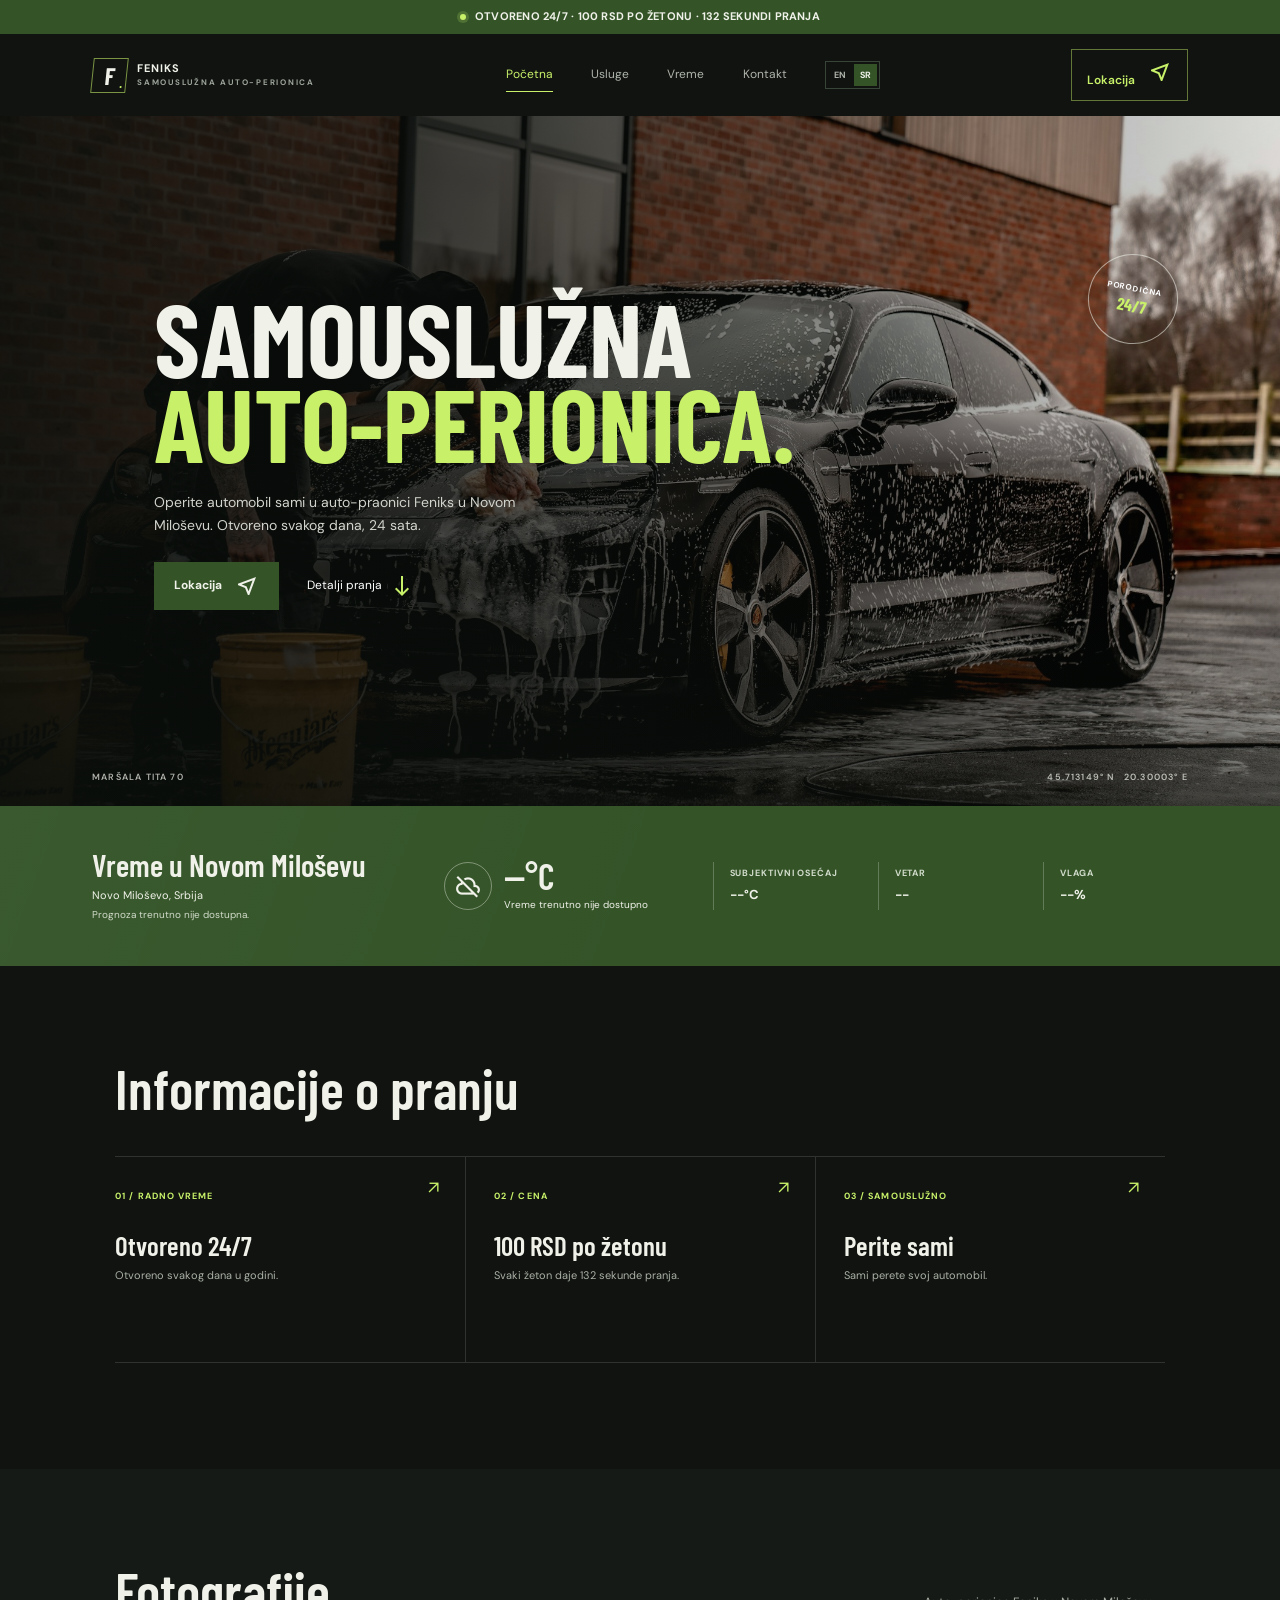
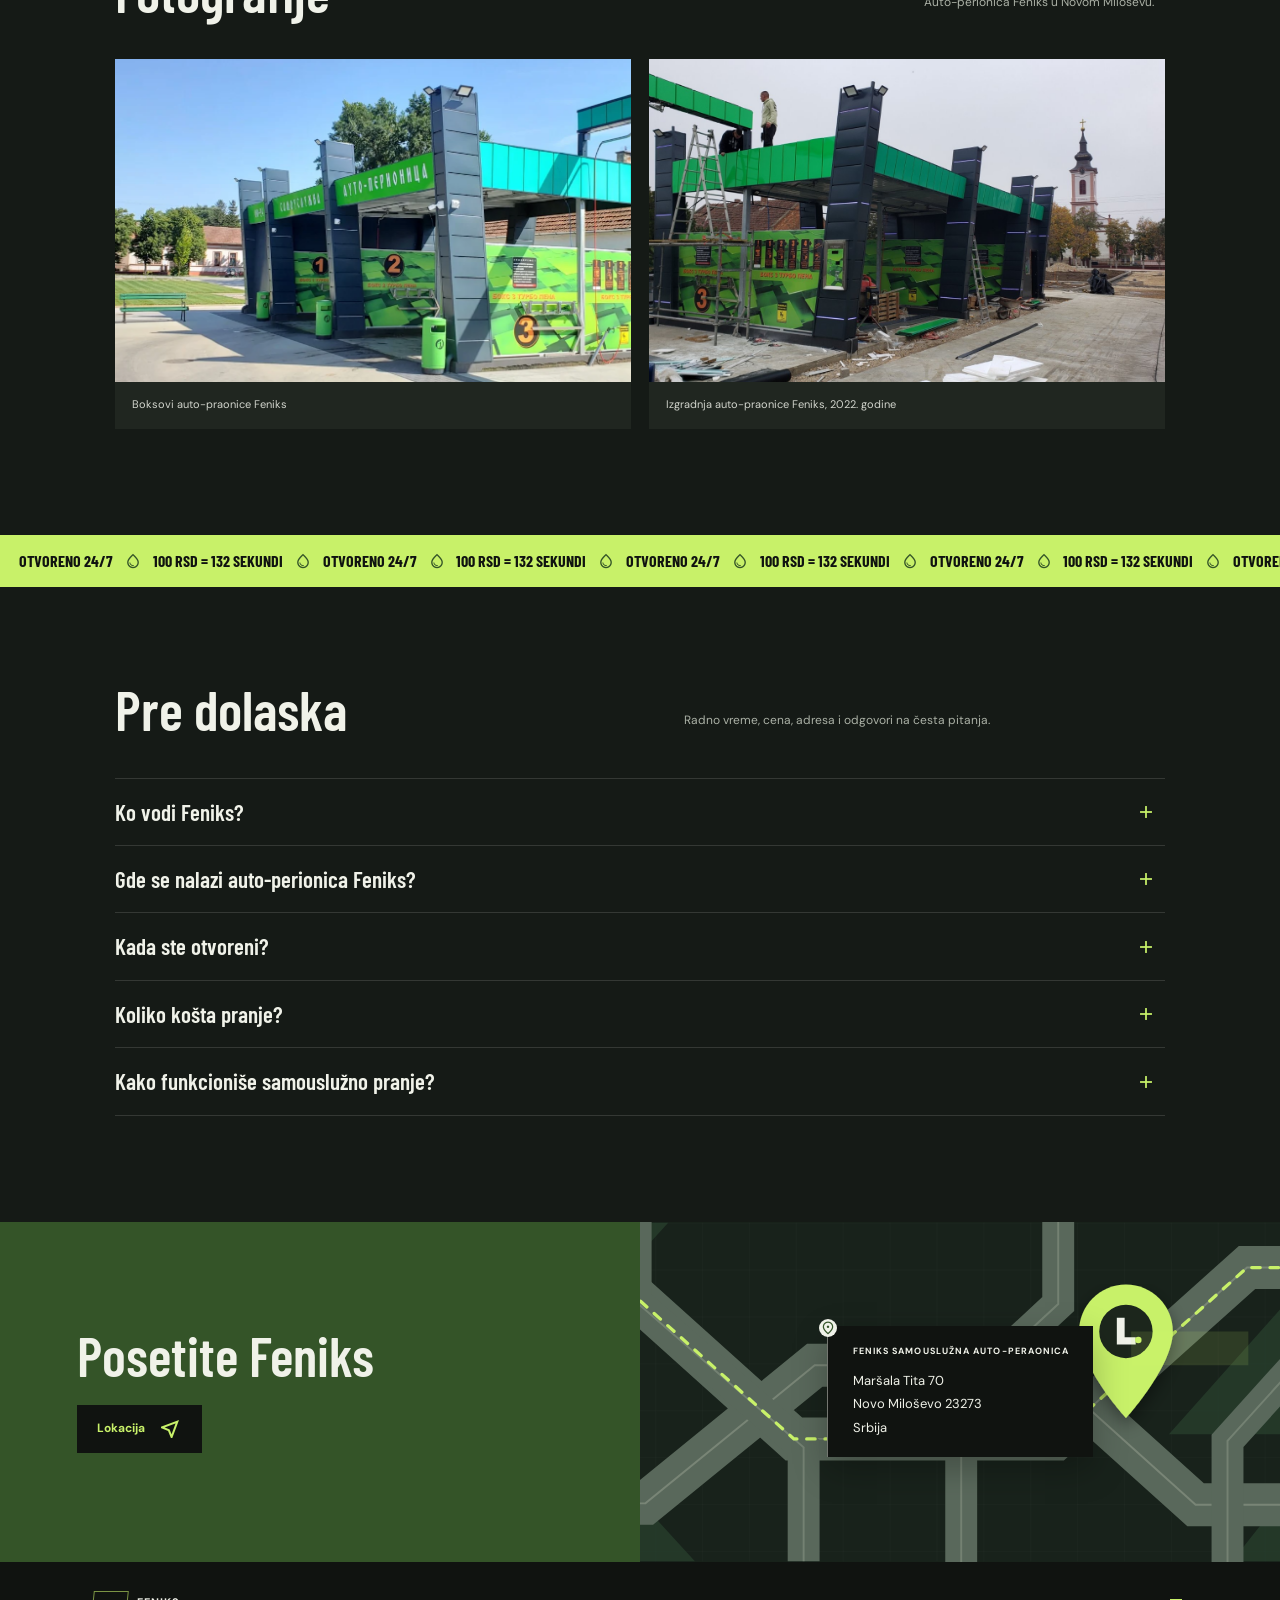
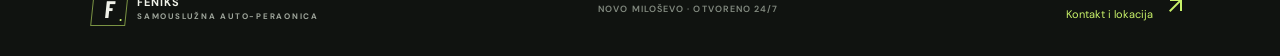
==== commit c2ab68ee: "PERIONICA2" ====
--- a/index.html
+++ b/index.html
@@ -52,7 +52,7 @@
 <body>
   <div class="topline"><span class="pulse-dot"></span><span data-en="OPEN 24/7 · 100 RSD PER TOKEN · 132 SEC WASH TIME" data-sr="OTVORENO 24/7 · 100 RSD PO ŽETONU · 132 SEKUNDI PRANJA">OPEN 24/7 · 100 RSD PER TOKEN · 132 SEC WASH TIME</span></div>
   <header class="site-header">
-    <a class="brand" href="index.html" aria-label="Feniks home"><span class="brand-mark">F<span>.</span></span><span class="brand-name">FENIKS <small data-en="SELF-SERVICE CAR WASH" data-sr="SAMOUSLUŽNA AUTO-PRAONICA">SELF-SERVICE CAR WASH</small></span></a>
+    <a class="brand" href="index.html" aria-label="Feniks home"><span class="brand-mark">F<span>.</span></span><span class="brand-name">FENIKS <small data-en="SELF-SERVICE CAR WASH" data-sr="SAMOUSLUŽNA AUTO-PERIONICA">SELF-SERVICE CAR WASH</small></span></a>
     <nav class="main-nav" aria-label="Main navigation / Navigacija">
       <a class="active" href="index.html" data-en="Home" data-sr="Početna">Home</a>
       <a href="#services" data-en="Services" data-sr="Usluge">Services</a>
@@ -71,7 +71,7 @@
       <img class="hero-image" src="assets/hero-carwash.jpg" alt="A car in a self-service wash bay">
       <div class="hero-shade"></div>
       <div class="hero-copy">
-        <h1 id="hero-title"><span class="title-line" data-en="SELF-SERVICE" data-sr="SAMOUSLUŽNA">SELF-SERVICE</span><br><span class="accent-line" data-en="CAR WASH." data-sr="AUTO-PRAONICA.">CAR WASH.</span></h1>
+        <h1 id="hero-title"><span class="title-line" data-en="SELF-SERVICE" data-sr="SAMOUSLUŽNA">SELF-SERVICE</span><br><span class="accent-line" data-en="CAR WASH." data-sr="AUTO-PERIONICA.">CAR WASH.</span></h1>
         <p class="hero-text" data-en="Wash your car yourself at Feniks in Novo Miloševo. Open every day, all day." data-sr="Operite automobil sami u auto-praonici Feniks u Novom Miloševu. Otvoreno svakog dana, 24 sata.">Wash your car yourself at Feniks in Novo Miloševo. Open every day, all day.</p>
         <div class="hero-actions">
           <a class="button button-green" href="contact.html"><span class="button-label" data-en="Get directions" data-sr="Lokacija">Get directions</span><span class="material-symbols-outlined" aria-hidden="true">near_me</span></a>
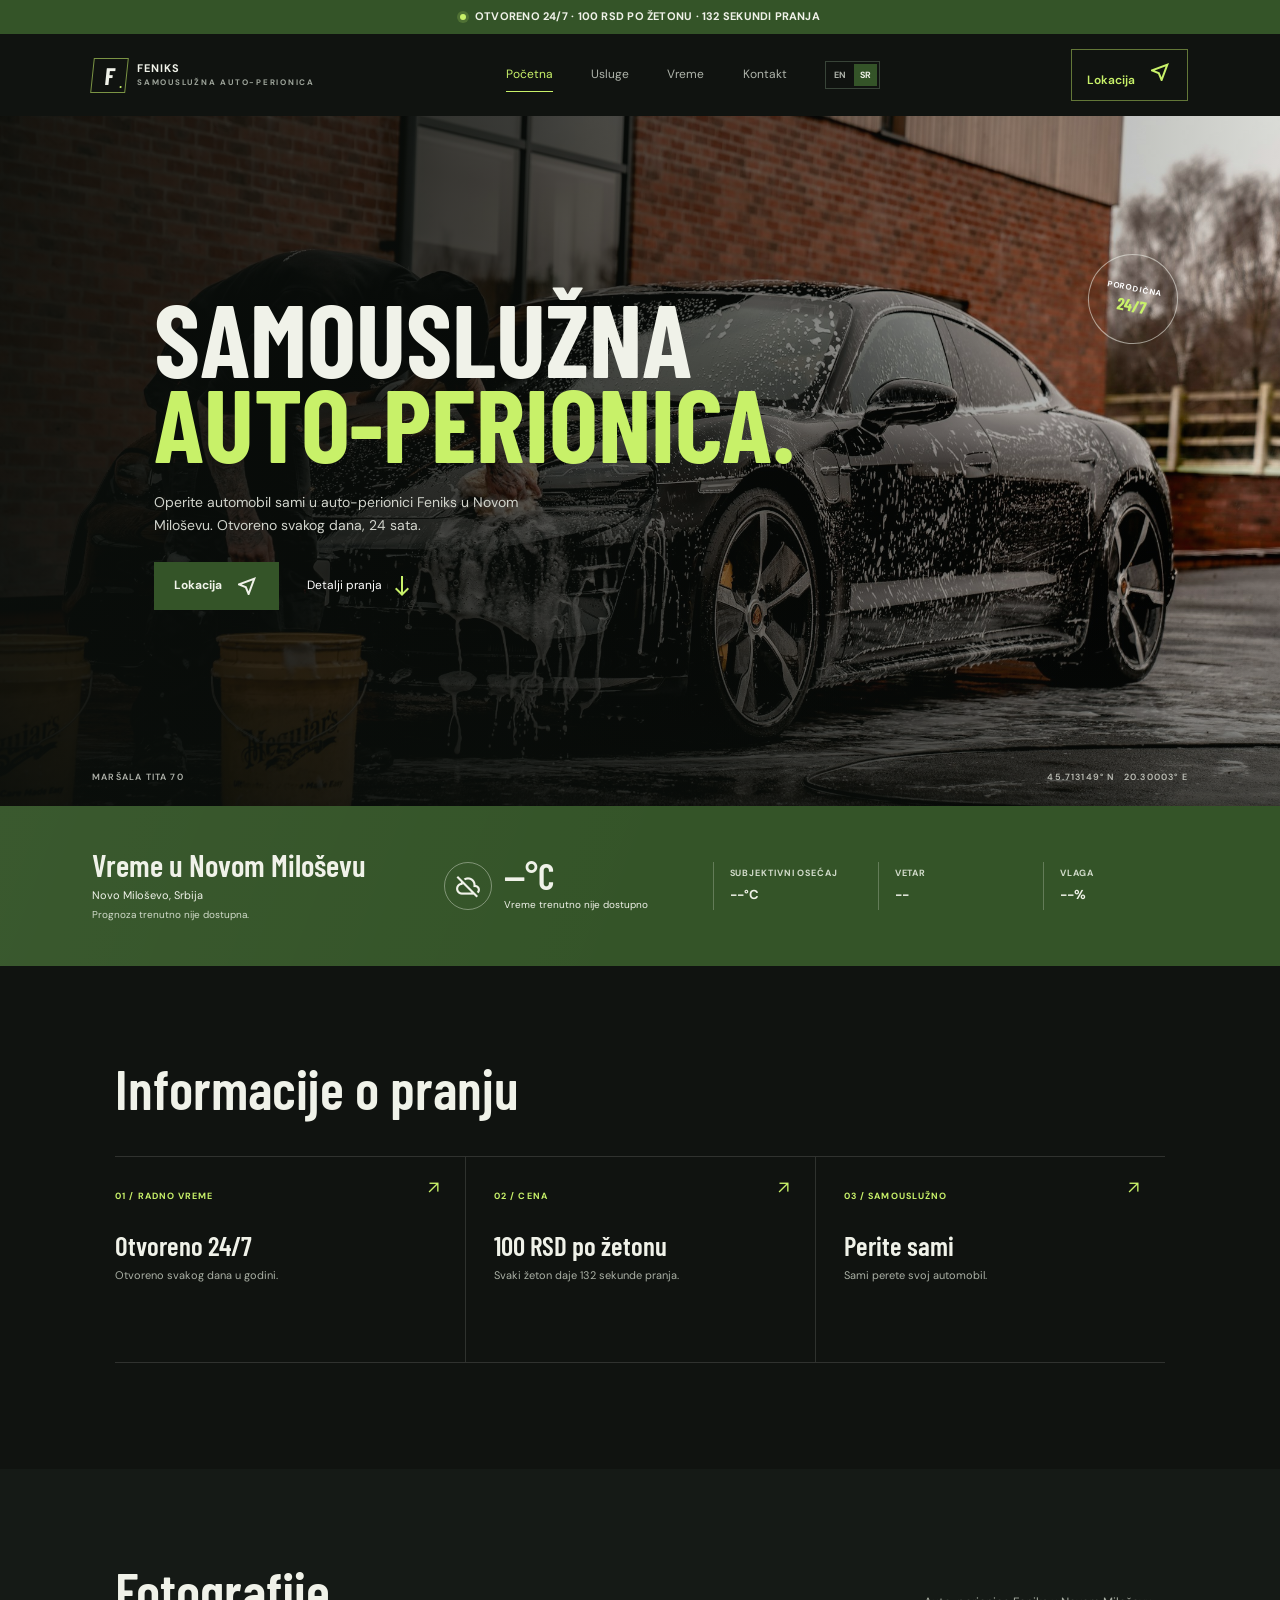
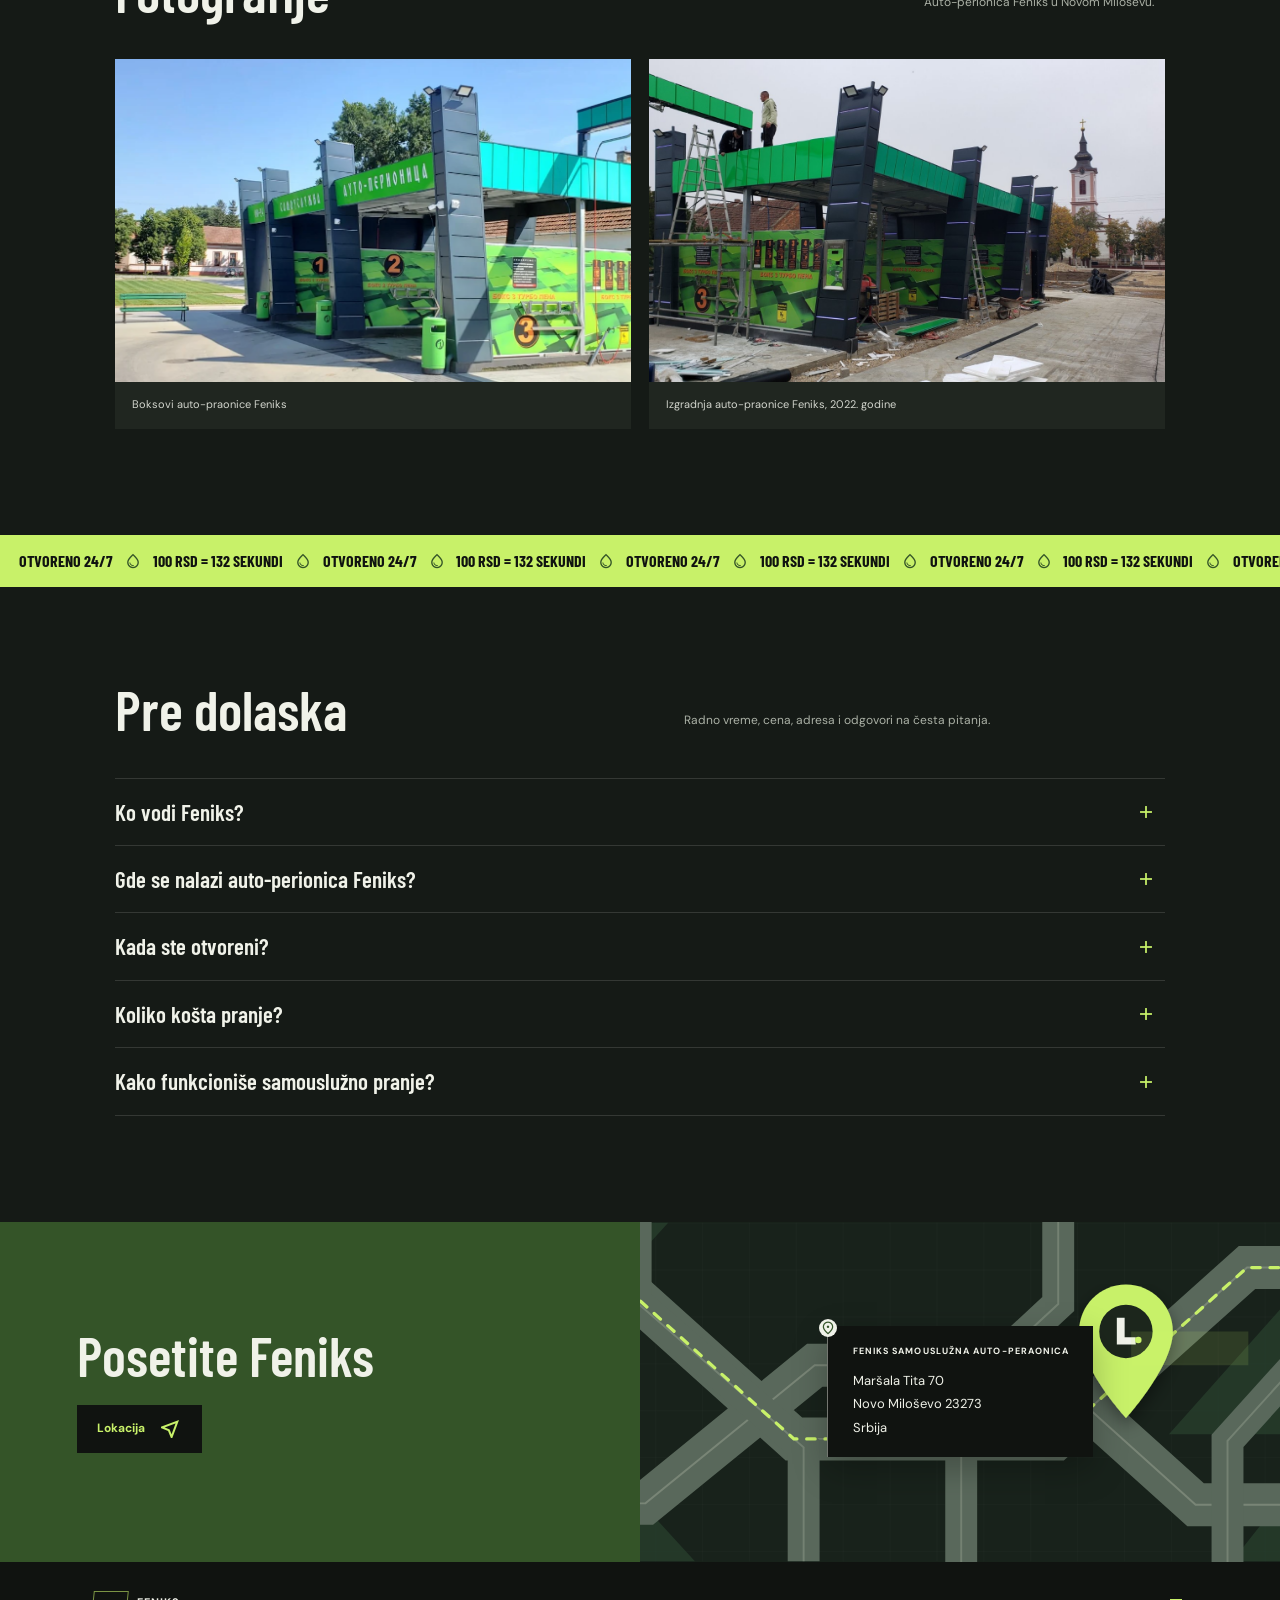
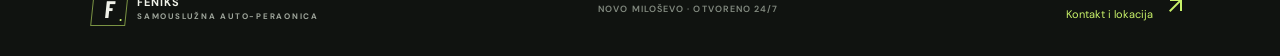
==== commit 2e39d038: "PERIONICA3" ====
--- a/index.html
+++ b/index.html
@@ -72,7 +72,7 @@
       <div class="hero-shade"></div>
       <div class="hero-copy">
         <h1 id="hero-title"><span class="title-line" data-en="SELF-SERVICE" data-sr="SAMOUSLUŽNA">SELF-SERVICE</span><br><span class="accent-line" data-en="CAR WASH." data-sr="AUTO-PERIONICA.">CAR WASH.</span></h1>
-        <p class="hero-text" data-en="Wash your car yourself at Feniks in Novo Miloševo. Open every day, all day." data-sr="Operite automobil sami u auto-praonici Feniks u Novom Miloševu. Otvoreno svakog dana, 24 sata.">Wash your car yourself at Feniks in Novo Miloševo. Open every day, all day.</p>
+        <p class="hero-text" data-en="Wash your car yourself at Feniks in Novo Miloševo. Open every day, all day." data-sr="Operite automobil sami u auto-perionici Feniks u Novom Miloševu. Otvoreno svakog dana, 24 sata.">Wash your car yourself at Feniks in Novo Miloševo. Open every day, all day.</p>
         <div class="hero-actions">
           <a class="button button-green" href="contact.html"><span class="button-label" data-en="Get directions" data-sr="Lokacija">Get directions</span><span class="material-symbols-outlined" aria-hidden="true">near_me</span></a>
           <a class="text-link" href="#services"><span class="text-label" data-en="Wash details" data-sr="Detalji pranja">Wash details</span> <span class="material-symbols-outlined" aria-hidden="true">south</span></a>
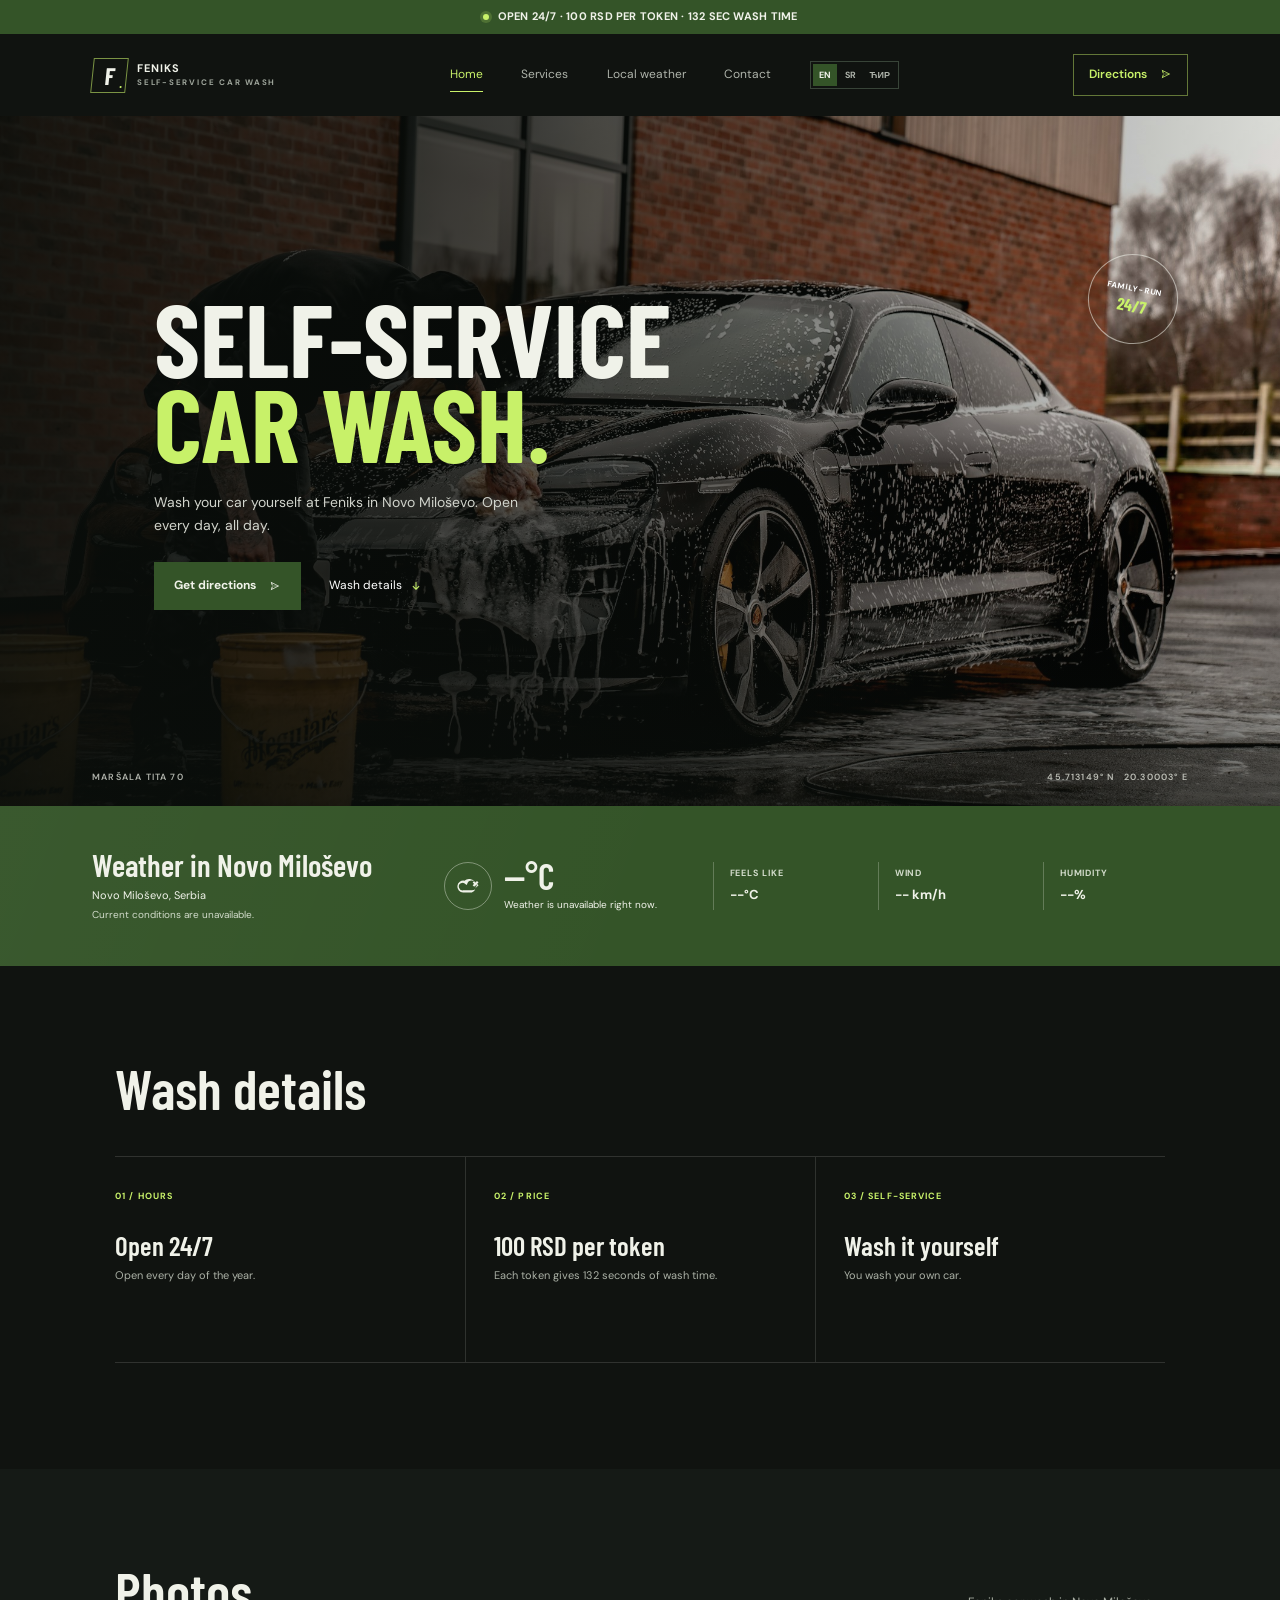
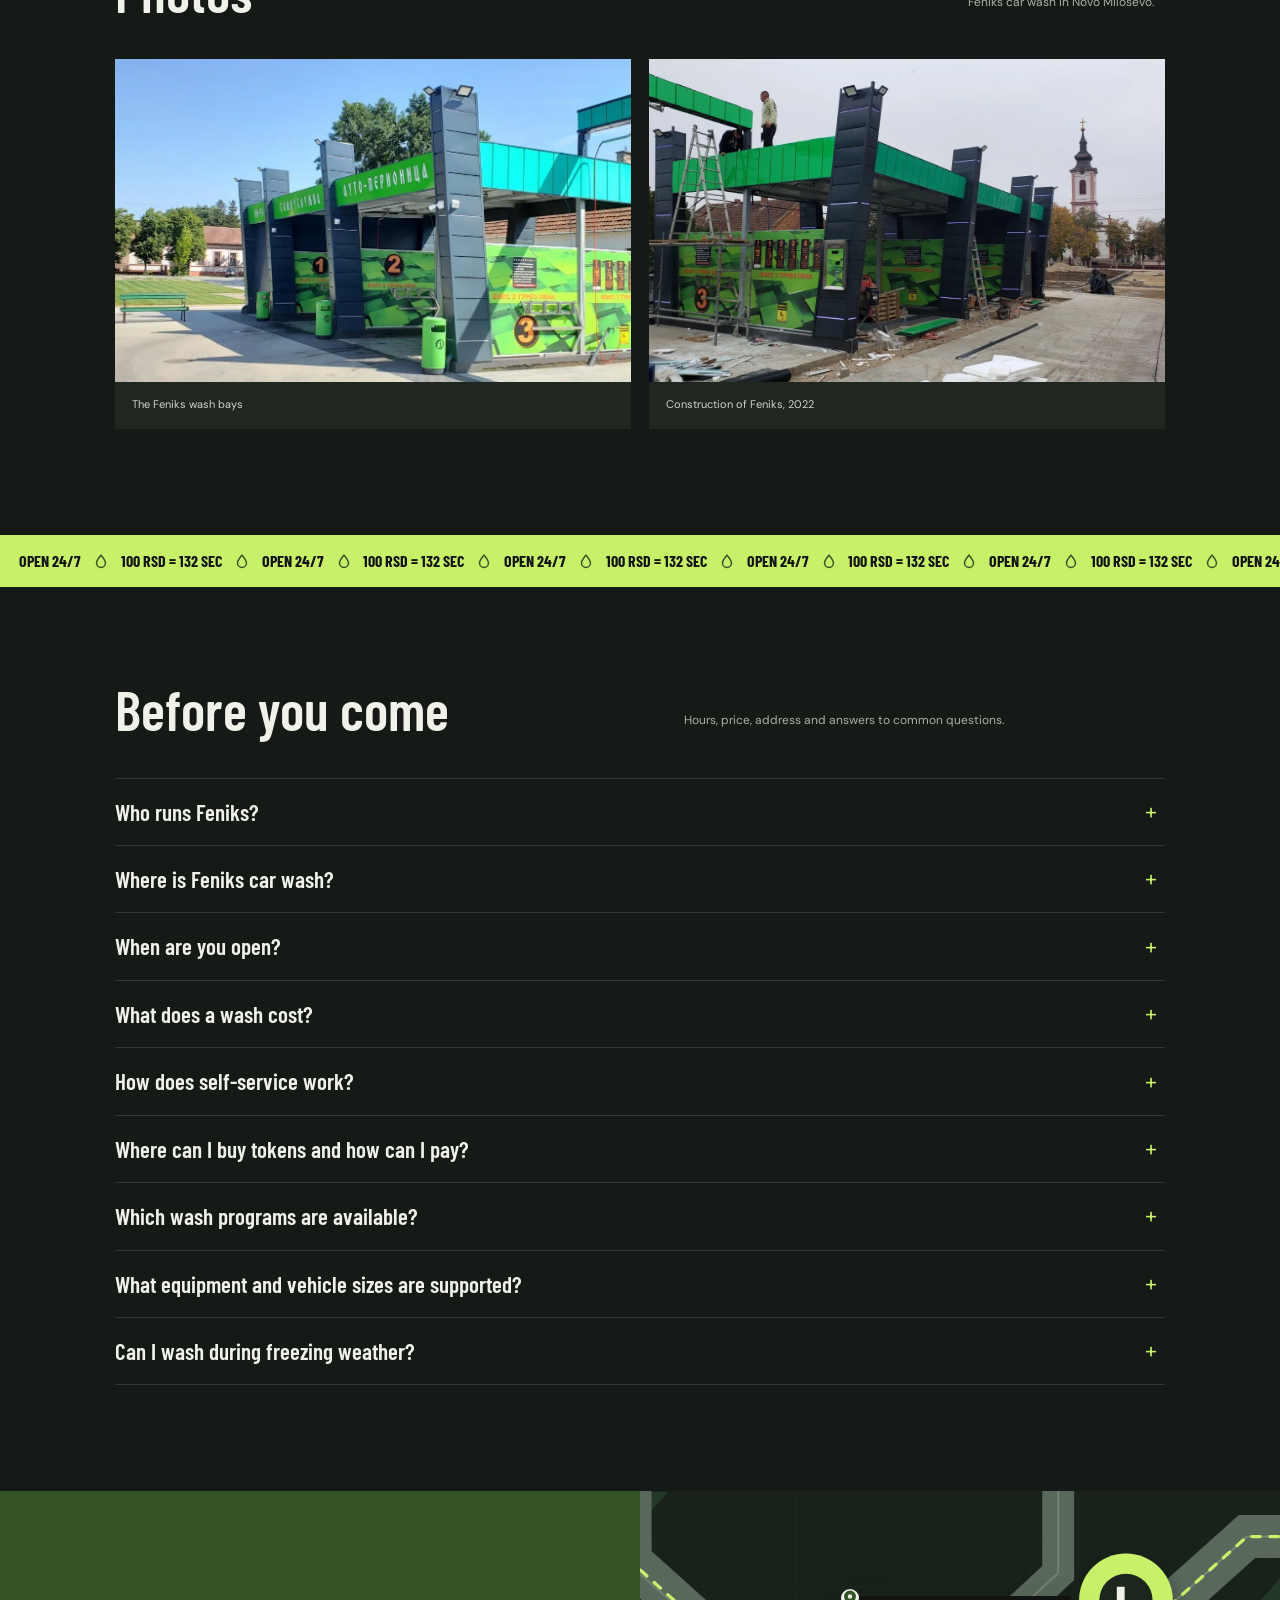
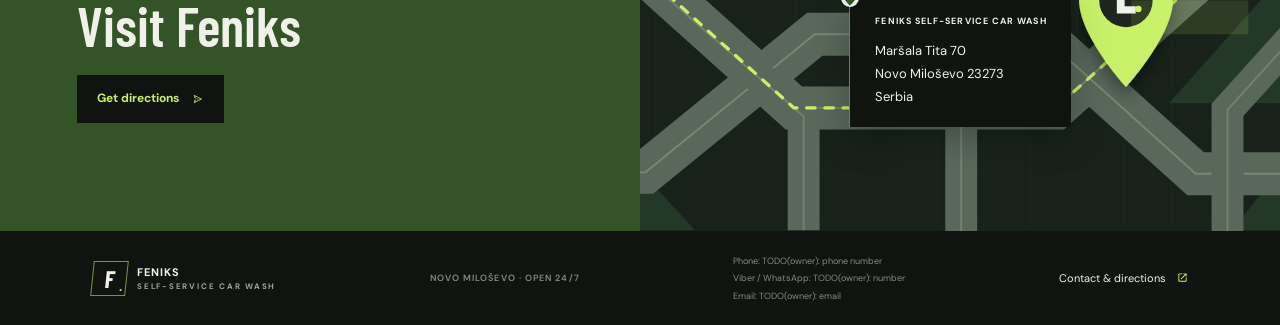
==== commit 028f56dd: "cyrillic" ====
--- a/index.html
+++ b/index.html
@@ -5,16 +5,25 @@
   <meta name="viewport" content="width=device-width, initial-scale=1">
   <meta name="theme-color" content="#101310">
   <link rel="icon" href="assets/phoenix.svg" type="image/svg+xml">
-  <link rel="preconnect" href="https://fonts.googleapis.com">
-  <link rel="preconnect" href="https://fonts.gstatic.com" crossorigin>
-  <link href="https://fonts.googleapis.com/css2?family=Material+Symbols+Outlined:opsz,wght,FILL,GRAD@20..48,400,0,0" rel="stylesheet">
   <meta name="description" data-description-en="Feniks is a family-run self-service car wash at Maršala Tita 70 in Novo Miloševo, Serbia. Open 24/7. A 100 RSD token gives 132 seconds of wash time." data-description-sr="Feniks je porodična samouslužna auto-perionica na adresi Maršala Tita 70 u Novom Miloševu, Srbija. Otvorena je 24/7. Žeton od 100 RSD daje 132 sekunde pranja." content="Feniks is a family-run self-service car wash at Maršala Tita 70 in Novo Miloševo, Serbia. Open 24/7. A 100 RSD token gives 132 seconds of wash time.">
+  <link rel="canonical" href="https://feniks-autoperionica.netlify.app/">
+  <link rel="apple-touch-icon" href="assets/apple-touch-icon.png">
+  <meta property="og:title" data-meta-en="Feniks Self-Service Car Wash | Novo Miloševo" data-meta-sr="Feniks samouslužna auto-perionica | Novo Miloševo" content="Feniks Self-Service Car Wash | Novo Miloševo">
+  <meta property="og:description" data-meta-en="Feniks is a family-run self-service car wash at Maršala Tita 70 in Novo Miloševo, Serbia. Open 24/7. A 100 RSD token gives 132 seconds of wash time." data-meta-sr="Feniks je porodična samouslužna auto-perionica na adresi Maršala Tita 70 u Novom Miloševu, Srbija. Otvorena je 24/7. Žeton od 100 RSD daje 132 sekunde pranja." content="Feniks is a family-run self-service car wash at Maršala Tita 70 in Novo Miloševo, Serbia. Open 24/7. A 100 RSD token gives 132 seconds of wash time.">
+  <meta property="og:type" content="website">
+  <meta property="og:url" content="https://feniks-autoperionica.netlify.app/">
+  <meta property="og:image" content="https://feniks-autoperionica.netlify.app/assets/hero-carwash.jpg">
+  <meta name="twitter:card" content="summary_large_image">
   <title data-en="Feniks Self-Service Car Wash | Novo Miloševo" data-sr="Feniks samouslužna auto-perionica | Novo Miloševo">Feniks Self-Service Car Wash | Novo Miloševo</title>
+  <!-- Add telephone and email to this structured data only after the owner supplies verified details. -->
   <script type="application/ld+json">
   {
     "@context": "https://schema.org",
     "@type": "AutoWash",
     "name": "Feniks",
+    "url": "https://feniks-autoperionica.netlify.app/",
+    "image": "https://feniks-autoperionica.netlify.app/assets/hero-carwash.jpg",
+    "inLanguage": ["sr", "en"],
     "description": "Family-run self-service car wash at Maršala Tita 70 in Novo Miloševo, Serbia. Open 24/7. A 100 RSD token gives 132 seconds of wash time.",
     "address": {
       "@type": "PostalAddress",
@@ -29,7 +38,7 @@
       "latitude": 45.713149,
       "longitude": 20.30003
     },
-    "hasMap": "https://www.google.com/maps/search/?api=1&query=P77X%2B7X%20Novo%20Milo%C5%A1evo%2C%20Serbia",
+    "hasMap": "https://share.google/EAo3mSlD37FfRf42s",
     "openingHoursSpecification": {
       "@type": "OpeningHoursSpecification",
       "dayOfWeek": [
@@ -54,28 +63,29 @@
   <header class="site-header">
     <a class="brand" href="index.html" aria-label="Feniks home"><span class="brand-mark">F<span>.</span></span><span class="brand-name">FENIKS <small data-en="SELF-SERVICE CAR WASH" data-sr="SAMOUSLUŽNA AUTO-PERIONICA">SELF-SERVICE CAR WASH</small></span></a>
     <nav class="main-nav" aria-label="Main navigation / Navigacija">
-      <a class="active" href="index.html" data-en="Home" data-sr="Početna">Home</a>
+      <a class="active" href="index.html" aria-current="page" data-en="Home" data-sr="Početna">Home</a>
       <a href="#services" data-en="Services" data-sr="Usluge">Services</a>
       <a href="#weather" data-en="Local weather" data-sr="Vreme">Local weather</a>
       <a href="contact.html" data-en="Contact" data-sr="Kontakt">Contact</a>
       <div class="language-switch" role="group" aria-label="Language / Jezik">
         <button type="button" data-language="en" aria-pressed="true">EN</button>
-        <button type="button" data-language="sr" aria-pressed="false">SR</button>
+        <button type="button" data-language="sr-Latn" aria-pressed="false" aria-label="Serbian Latin">SR</button>
+        <button type="button" data-language="sr-Cyrl" aria-pressed="false" aria-label="Serbian Cyrillic">ЋИР</button>
       </div>
     </nav>
-    <a class="header-cta" href="contact.html"><span class="cta-label" data-en="Directions" data-sr="Lokacija">Directions</span><span class="material-symbols-outlined" aria-hidden="true">near_me</span></a>
+    <a class="header-cta" href="contact.html"><span class="cta-label" data-en="Directions" data-sr="Lokacija">Directions</span><svg class="icon" aria-hidden="true"><use href="assets/icons.svg#near-me"></use></svg></a>
   </header>
 
   <main>
     <section class="hero" aria-labelledby="hero-title">
-      <img class="hero-image" src="assets/hero-carwash.jpg" alt="A car in a self-service wash bay">
+      <img class="hero-image" src="assets/hero-carwash.jpg" alt="A car in a self-service wash bay at Feniks in Novo Miloševo" width="2200" height="1467" fetchpriority="high">
       <div class="hero-shade"></div>
       <div class="hero-copy">
         <h1 id="hero-title"><span class="title-line" data-en="SELF-SERVICE" data-sr="SAMOUSLUŽNA">SELF-SERVICE</span><br><span class="accent-line" data-en="CAR WASH." data-sr="AUTO-PERIONICA.">CAR WASH.</span></h1>
         <p class="hero-text" data-en="Wash your car yourself at Feniks in Novo Miloševo. Open every day, all day." data-sr="Operite automobil sami u auto-perionici Feniks u Novom Miloševu. Otvoreno svakog dana, 24 sata.">Wash your car yourself at Feniks in Novo Miloševo. Open every day, all day.</p>
         <div class="hero-actions">
-          <a class="button button-green" href="contact.html"><span class="button-label" data-en="Get directions" data-sr="Lokacija">Get directions</span><span class="material-symbols-outlined" aria-hidden="true">near_me</span></a>
-          <a class="text-link" href="#services"><span class="text-label" data-en="Wash details" data-sr="Detalji pranja">Wash details</span> <span class="material-symbols-outlined" aria-hidden="true">south</span></a>
+          <a class="button button-green" href="contact.html"><span class="button-label" data-en="Get directions" data-sr="Lokacija">Get directions</span><svg class="icon" aria-hidden="true"><use href="assets/icons.svg#near-me"></use></svg></a>
+          <a class="text-link" href="#services"><span class="text-label" data-en="Wash details" data-sr="Detalji pranja">Wash details</span> <svg class="icon" aria-hidden="true"><use href="assets/icons.svg#arrow-down"></use></svg></a>
         </div>
       </div>
       <div class="hero-stamp"><span data-en="FAMILY-RUN" data-sr="PORODIČNA">FAMILY-RUN</span><b>24/7</b></div>
@@ -85,13 +95,13 @@
     <section class="weather-band" id="weather" aria-labelledby="weather-title">
       <div class="weather-intro">
         <h2 id="weather-title" data-en="Weather in Novo Miloševo" data-sr="Vreme u Novom Miloševu">Weather in Novo Miloševo</h2>
-        <p><span data-en="Novo Miloševo, Serbia" data-sr="Novo Miloševo, Srbija">Novo Miloševo, Serbia</span> <span class="weather-updated" id="weather-updated">Checking current conditions…</span></p>
+        <p><span data-en="Novo Miloševo, Serbia" data-sr="Novo Miloševo, Srbija">Novo Miloševo, Serbia</span> <span class="weather-updated" id="weather-updated" data-en="Current conditions are unavailable." data-sr="Trenutni uslovi nisu dostupni.">Current conditions are unavailable.</span></p>
       </div>
       <div class="weather-current" aria-live="polite">
-        <span class="weather-symbol material-symbols-outlined" id="weather-symbol" aria-hidden="true">partly_cloudy_day</span>
-        <div><strong id="weather-temperature">--°F</strong><span id="weather-description">Loading weather</span></div>
-      </div>
-      <div class="weather-detail"><span data-en="FEELS LIKE" data-sr="SUBJEKTIVNI OSEĆAJ">FEELS LIKE</span><strong id="weather-feels">--°F</strong></div>
+        <span class="weather-symbol" id="weather-symbol" aria-hidden="true"><svg class="icon"><use href="assets/icons.svg#partly-cloudy"></use></svg></span>
+        <div><strong id="weather-temperature">--°C</strong><span id="weather-description" data-en="Weather is unavailable right now." data-sr="Vreme trenutno nije dostupno.">Weather is unavailable right now.</span></div>
+      </div>
+      <div class="weather-detail"><span data-en="FEELS LIKE" data-sr="SUBJEKTIVNI OSEĆAJ">FEELS LIKE</span><strong id="weather-feels">--°C</strong></div>
       <div class="weather-detail"><span data-en="WIND" data-sr="VETAR">WIND</span><strong id="weather-wind">-- km/h</strong></div>
       <div class="weather-detail"><span data-en="HUMIDITY" data-sr="VLAGA">HUMIDITY</span><strong id="weather-humidity">--%</strong></div>
     </section>
@@ -101,9 +111,9 @@
         <div><h2 id="services-title" data-en="Wash details" data-sr="Informacije o pranju">Wash details</h2></div>
       </div>
       <div class="service-grid">
-        <article class="service-item"><span class="service-number" data-en="01 / HOURS" data-sr="01 / RADNO VREME">01 / HOURS</span><h3 data-en="Open 24/7" data-sr="Otvoreno 24/7">Open 24/7</h3><p data-en="Open every day of the year." data-sr="Otvoreno svakog dana u godini.">Open every day of the year.</p><span class="service-arrow material-symbols-outlined" aria-hidden="true">arrow_outward</span></article>
-        <article class="service-item"><span class="service-number" data-en="02 / PRICE" data-sr="02 / CENA">02 / PRICE</span><h3 data-en="100 RSD per token" data-sr="100 RSD po žetonu">100 RSD per token</h3><p data-en="Each token gives 132 seconds of wash time." data-sr="Svaki žeton daje 132 sekunde pranja.">Each token gives 132 seconds of wash time.</p><span class="service-arrow material-symbols-outlined" aria-hidden="true">arrow_outward</span></article>
-        <article class="service-item"><span class="service-number" data-en="03 / SELF-SERVICE" data-sr="03 / SAMOUSLUŽNO">03 / SELF-SERVICE</span><h3 data-en="Wash it yourself" data-sr="Perite sami">Wash it yourself</h3><p data-en="You wash your own car." data-sr="Sami perete svoj automobil.">You wash your own car.</p><span class="service-arrow material-symbols-outlined" aria-hidden="true">arrow_outward</span></article>
+        <article class="service-item"><span class="service-number" data-en="01 / HOURS" data-sr="01 / RADNO VREME">01 / HOURS</span><h3 data-en="Open 24/7" data-sr="Otvoreno 24/7">Open 24/7</h3><p data-en="Open every day of the year." data-sr="Otvoreno svakog dana u godini.">Open every day of the year.</p></article>
+        <article class="service-item"><span class="service-number" data-en="02 / PRICE" data-sr="02 / CENA">02 / PRICE</span><h3 data-en="100 RSD per token" data-sr="100 RSD po žetonu">100 RSD per token</h3><p data-en="Each token gives 132 seconds of wash time." data-sr="Svaki žeton daje 132 sekunde pranja.">Each token gives 132 seconds of wash time.</p></article>
+        <article class="service-item"><span class="service-number" data-en="03 / SELF-SERVICE" data-sr="03 / SAMOUSLUŽNO">03 / SELF-SERVICE</span><h3 data-en="Wash it yourself" data-sr="Perite sami">Wash it yourself</h3><p data-en="You wash your own car." data-sr="Sami perete svoj automobil.">You wash your own car.</p></article>
       </div>
     </section>
 
@@ -114,43 +124,21 @@
       </div>
       <div class="wash-gallery-grid">
         <figure class="wash-photo wash-photo-wide">
-          <img src="assets/wash-facility.png" alt="Feniks self-service car wash bays in Novo Miloševo">
-          <figcaption data-en="The Feniks wash bays" data-sr="Boksovi auto-praonice Feniks">The Feniks wash bays</figcaption>
+          <img src="assets/wash-facility.webp" alt="Feniks self-service car wash bays in Novo Miloševo" width="1360" height="661" loading="lazy" decoding="async">
+          <figcaption data-en="The Feniks wash bays" data-sr="Boksovi auto-perionice Feniks">The Feniks wash bays</figcaption>
         </figure>
         <figure class="wash-photo">
-          <img src="assets/wash-in-action.png" alt="Feniks car wash under construction in 2022">
-          <figcaption data-en="Construction of Feniks, 2022" data-sr="Izgradnja auto-praonice Feniks, 2022. godine">Construction of Feniks, 2022</figcaption>
+          <img src="assets/construction-2022.webp" alt="Feniks car wash under construction in 2022" width="1365" height="768" loading="lazy" decoding="async">
+          <figcaption data-en="Construction of Feniks, 2022" data-sr="Izgradnja auto-perionice Feniks, 2022. godine">Construction of Feniks, 2022</figcaption>
         </figure>
       </div>
     </section>
 
-    <div class="motion-ticker" role="region" aria-label="Car wash highlights" data-aria-en="Car wash highlights" data-aria-sr="Prednosti auto-praonice" tabindex="0">
+    <div class="motion-ticker" role="region" aria-label="Car wash highlights" data-aria-en="Car wash highlights" data-aria-sr="Prednosti auto-perionice">
       <div class="ticker-track">
         <div class="ticker-group">
-          <span data-en="OPEN 24/7" data-sr="OTVORENO 24/7">OPEN 24/7</span><span class="material-symbols-outlined ticker-mark" aria-hidden="true">water_drop</span>
-          <span data-en="100 RSD = 132 SEC" data-sr="100 RSD = 132 SEKUNDI">100 RSD = 132 SEC</span><span class="material-symbols-outlined ticker-mark" aria-hidden="true">water_drop</span>
-          <span aria-hidden="true" data-en="OPEN 24/7" data-sr="OTVORENO 24/7">OPEN 24/7</span><span class="material-symbols-outlined ticker-mark" aria-hidden="true">water_drop</span>
-          <span aria-hidden="true" data-en="100 RSD = 132 SEC" data-sr="100 RSD = 132 SEKUNDI">100 RSD = 132 SEC</span><span class="material-symbols-outlined ticker-mark" aria-hidden="true">water_drop</span>
-          <span aria-hidden="true" data-en="OPEN 24/7" data-sr="OTVORENO 24/7">OPEN 24/7</span><span class="material-symbols-outlined ticker-mark" aria-hidden="true">water_drop</span>
-          <span aria-hidden="true" data-en="100 RSD = 132 SEC" data-sr="100 RSD = 132 SEKUNDI">100 RSD = 132 SEC</span><span class="material-symbols-outlined ticker-mark" aria-hidden="true">water_drop</span>
-          <span aria-hidden="true" data-en="OPEN 24/7" data-sr="OTVORENO 24/7">OPEN 24/7</span><span class="material-symbols-outlined ticker-mark" aria-hidden="true">water_drop</span>
-          <span aria-hidden="true" data-en="100 RSD = 132 SEC" data-sr="100 RSD = 132 SEKUNDI">100 RSD = 132 SEC</span><span class="material-symbols-outlined ticker-mark" aria-hidden="true">water_drop</span>
-          <span aria-hidden="true" data-en="OPEN 24/7" data-sr="OTVORENO 24/7">OPEN 24/7</span><span class="material-symbols-outlined ticker-mark" aria-hidden="true">water_drop</span>
-          <span aria-hidden="true" data-en="100 RSD = 132 SEC" data-sr="100 RSD = 132 SEKUNDI">100 RSD = 132 SEC</span><span class="material-symbols-outlined ticker-mark" aria-hidden="true">water_drop</span>
-          <span aria-hidden="true" data-en="OPEN 24/7" data-sr="OTVORENO 24/7">OPEN 24/7</span><span class="material-symbols-outlined ticker-mark" aria-hidden="true">water_drop</span>
-          <span aria-hidden="true" data-en="100 RSD = 132 SEC" data-sr="100 RSD = 132 SEKUNDI">100 RSD = 132 SEC</span><span class="material-symbols-outlined ticker-mark" aria-hidden="true">water_drop</span>
-        </div>
-        <div class="ticker-group" aria-hidden="true">
-          <span aria-hidden="true" data-en="OPEN 24/7" data-sr="OTVORENO 24/7">OPEN 24/7</span><span class="material-symbols-outlined ticker-mark" aria-hidden="true">water_drop</span>
-          <span aria-hidden="true" data-en="100 RSD = 132 SEC" data-sr="100 RSD = 132 SEKUNDI">100 RSD = 132 SEC</span><span class="material-symbols-outlined ticker-mark" aria-hidden="true">water_drop</span>
-          <span aria-hidden="true" data-en="OPEN 24/7" data-sr="OTVORENO 24/7">OPEN 24/7</span><span class="material-symbols-outlined ticker-mark" aria-hidden="true">water_drop</span>
-          <span aria-hidden="true" data-en="100 RSD = 132 SEC" data-sr="100 RSD = 132 SEKUNDI">100 RSD = 132 SEC</span><span class="material-symbols-outlined ticker-mark" aria-hidden="true">water_drop</span>
-          <span aria-hidden="true" data-en="OPEN 24/7" data-sr="OTVORENO 24/7">OPEN 24/7</span><span class="material-symbols-outlined ticker-mark" aria-hidden="true">water_drop</span>
-          <span aria-hidden="true" data-en="100 RSD = 132 SEC" data-sr="100 RSD = 132 SEKUNDI">100 RSD = 132 SEC</span><span class="material-symbols-outlined ticker-mark" aria-hidden="true">water_drop</span>
-          <span aria-hidden="true" data-en="OPEN 24/7" data-sr="OTVORENO 24/7">OPEN 24/7</span><span class="material-symbols-outlined ticker-mark" aria-hidden="true">water_drop</span>
-          <span aria-hidden="true" data-en="100 RSD = 132 SEC" data-sr="100 RSD = 132 SEKUNDI">100 RSD = 132 SEC</span><span class="material-symbols-outlined ticker-mark" aria-hidden="true">water_drop</span>
-          <span aria-hidden="true" data-en="OPEN 24/7" data-sr="OTVORENO 24/7">OPEN 24/7</span><span class="material-symbols-outlined ticker-mark" aria-hidden="true">water_drop</span>
-          <span aria-hidden="true" data-en="100 RSD = 132 SEC" data-sr="100 RSD = 132 SEKUNDI">100 RSD = 132 SEC</span><span class="material-symbols-outlined ticker-mark" aria-hidden="true">water_drop</span>
+          <span data-en="OPEN 24/7" data-sr="OTVORENO 24/7">OPEN 24/7</span><svg class="icon ticker-mark" aria-hidden="true"><use href="assets/icons.svg#water-drop"></use></svg>
+          <span data-en="100 RSD = 132 SEC" data-sr="100 RSD = 132 SEKUNDI">100 RSD = 132 SEC</span><svg class="icon ticker-mark" aria-hidden="true"><use href="assets/icons.svg#water-drop"></use></svg>
         </div>
       </div>
     </div>
@@ -170,7 +158,7 @@
           <summary><span data-en="Where is Feniks car wash?" data-sr="Gde se nalazi auto-perionica Feniks?">Where is Feniks car wash?</span></summary>
           <div class="faq-answer">
             <p data-en="Maršala Tita 70, 23273 Novo Miloševo, Serbia." data-sr="Maršala Tita 70, 23273 Novo Miloševo, Srbija.">Maršala Tita 70, 23273 Novo Miloševo, Serbia.</p>
-            <a href="https://www.google.com/maps/search/?api=1&amp;query=P77X%2B7X%20Novo%20Milo%C5%A1evo%2C%20Serbia" target="_blank" rel="noopener noreferrer" data-en="Open the location in Google Maps (Plus Code P77X+7X)." data-sr="Otvori lokaciju u Google mapama (Plus Code P77X+7X).">Open the location in Google Maps (Plus Code P77X+7X).</a>
+            <a href="https://share.google/EAo3mSlD37FfRf42s" target="_blank" rel="noopener noreferrer" data-en="Open the location in Google Maps." data-sr="Otvori lokaciju u Google mapama.">Open the location in Google Maps.</a>
           </div>
         </details>
         <details class="faq-item">
@@ -183,20 +171,54 @@
         </details>
         <details class="faq-item">
           <summary><span data-en="How does self-service work?" data-sr="Kako funkcioniše samouslužno pranje?">How does self-service work?</span></summary>
-          <div class="faq-answer"><p data-en="You wash your own car." data-sr="Sami perete svoj automobil.">You wash your own car.</p></div>
+          <div class="faq-answer">
+            <ol>
+              <li data-en="Buy tokens at the kiosk using cash or a card." data-sr="Kupite žetone na kiosku gotovinom ili karticom.">Buy tokens at the kiosk using cash or a card.</li>
+              <li data-en="Rinse the vehicle with water." data-sr="Isperite vozilo vodom.">Rinse the vehicle with water.</li>
+              <li data-en="Apply soap." data-sr="Nanesite sapun.">Apply soap.</li>
+              <li data-en="Apply wax." data-sr="Nanesite vosak.">Apply wax.</li>
+              <li data-en="Rinse the vehicle." data-sr="Isperite vozilo.">Rinse the vehicle.</li>
+              <li><span data-en="If equipment has a problem, use the " data-sr="Ako postoji problem sa opremom, koristite ">If equipment has a problem, use the </span><a href="contact.html" data-en="contact options on our contact page." data-sr="kontakt opcije na našoj kontakt stranici.">contact options on our contact page.</a></li>
+            </ol>
+          </div>
+        </details>
+        <details class="faq-item">
+          <summary><span data-en="Where can I buy tokens and how can I pay?" data-sr="Gde mogu da kupim žetone i kako mogu da platim?">Where can I buy tokens and how can I pay?</span></summary>
+          <div class="faq-answer"><p data-en="Tokens are available at the kiosk. You can pay with cash or a card." data-sr="Žetoni su dostupni na kiosku. Možete platiti gotovinom ili karticom.">Tokens are available at the kiosk. You can pay with cash or a card.</p></div>
+        </details>
+        <details class="faq-item">
+          <summary><span data-en="Which wash programs are available?" data-sr="Koji programi pranja su dostupni?">Which wash programs are available?</span></summary>
+          <div class="faq-answer"><p data-en="Wash in this order: water, soap, wax, then a final rinse." data-sr="Perite ovim redosledom: voda, sapun, vosak, pa završno ispiranje.">Wash in this order: water, soap, wax, then a final rinse.</p></div>
+        </details>
+        <details class="faq-item">
+          <summary><span data-en="What equipment and vehicle sizes are supported?" data-sr="Koja oprema i veličine vozila su dostupni?">What equipment and vehicle sizes are supported?</span></summary>
+          <div class="faq-answer"><p data-en="There are three wash bays, including one designated for larger vehicles. The wash supports vehicles from small cars to large tractors. Animals and non-motorized vehicles are not allowed." data-sr="Na raspolaganju su tri boksa za pranje, od kojih je jedan namenjen većim vozilima. Perionica podržava vozila od malih automobila do velikih traktora. Pristup životinjama i nemotorizovanim vozilima nije dozvoljen.">There are three wash bays, including one designated for larger vehicles. The wash supports vehicles from small cars to large tractors. Animals and non-motorized vehicles are not allowed.</p></div>
+        </details>
+        <details class="faq-item">
+          <summary><span data-en="Can I wash during freezing weather?" data-sr="Mogu li da perem vozilo tokom mraza?">Can I wash during freezing weather?</span></summary>
+          <div class="faq-answer"><p data-en="The car wash remains operational during freezing weather. Please be mindful that the ground may be slippery outside the heated-floor bays." data-sr="Auto-perionica nastavlja sa radom i tokom mraza. Imajte u vidu da tlo može biti klizavo izvan boksova sa grejanim podom.">The car wash remains operational during freezing weather. Please be mindful that the ground may be slippery outside the heated-floor bays.</p></div>
         </details>
       </div>
     </section>
 
     <section class="location-strip">
-      <div class="location-copy"><h2 data-en="Visit Feniks" data-sr="Posetite Feniks">Visit Feniks</h2><a class="button button-dark" href="contact.html"><span class="button-label" data-en="Get directions" data-sr="Lokacija">Get directions</span><span class="material-symbols-outlined" aria-hidden="true">near_me</span></a></div>
+      <div class="location-copy"><h2 data-en="Visit Feniks" data-sr="Posetite Feniks">Visit Feniks</h2><a class="button button-dark" href="contact.html"><span class="button-label" data-en="Get directions" data-sr="Lokacija">Get directions</span><svg class="icon" aria-hidden="true"><use href="assets/icons.svg#near-me"></use></svg></a></div>
       <div class="location-map">
-        <img src="assets/location-map.svg" alt="" aria-hidden="true">
-        <div class="location-address"><span class="location-pin material-symbols-outlined" aria-hidden="true">location_on</span><p data-en="FENIKS SELF-SERVICE CAR WASH" data-sr="FENIKS SAMOUSLUŽNA AUTO-PERAONICA">FENIKS SELF-SERVICE CAR WASH</p><address>Maršala Tita 70<br>Novo Miloševo 23273<br><span data-en="Serbia" data-sr="Srbija">Serbia</span></address></div>
+        <img src="assets/location-map.svg" alt="" aria-hidden="true" width="1800" height="520" loading="lazy" decoding="async">
+        <div class="location-address"><svg class="icon location-pin" aria-hidden="true"><use href="assets/icons.svg#location-pin"></use></svg><p data-en="FENIKS SELF-SERVICE CAR WASH" data-sr="FENIKS SAMOUSLUŽNA AUTO-PERIONICA">FENIKS SELF-SERVICE CAR WASH</p><address>Maršala Tita 70<br>Novo Miloševo 23273<br><span data-en="Serbia" data-sr="Srbija">Serbia</span></address></div>
       </div>
     </section>
   </main>
 
-  <footer class="site-footer"><a class="brand" href="index.html"><span class="brand-mark">F<span>.</span></span><span class="brand-name">FENIKS <small data-en="SELF-SERVICE CAR WASH" data-sr="SAMOUSLUŽNA AUTO-PERAONICA">SELF-SERVICE CAR WASH</small></span></a><span data-en="NOVO MILOŠEVO · OPEN 24/7" data-sr="NOVO MILOŠEVO · OTVORENO 24/7">NOVO MILOŠEVO · OPEN 24/7</span><a href="contact.html"><span data-en="Contact & directions" data-sr="Kontakt i lokacija">Contact & directions</span> <span class="material-symbols-outlined" aria-hidden="true">arrow_outward</span></a></footer>
+  <footer class="site-footer">
+    <a class="brand" href="index.html"><span class="brand-mark">F<span>.</span></span><span class="brand-name">FENIKS <small data-en="SELF-SERVICE CAR WASH" data-sr="SAMOUSLUŽNA AUTO-PERIONICA">SELF-SERVICE CAR WASH</small></span></a>
+    <span data-en="NOVO MILOŠEVO · OPEN 24/7" data-sr="NOVO MILOŠEVO · OTVORENO 24/7">NOVO MILOŠEVO · OPEN 24/7</span>
+    <div class="footer-contact">
+      <span data-en="Phone: TODO(owner): phone number" data-sr="Telefon: TODO(owner): broj telefona">Phone: TODO(owner): phone number</span>
+      <span data-en="Viber / WhatsApp: TODO(owner): number" data-sr="Viber / WhatsApp: TODO(owner): broj">Viber / WhatsApp: TODO(owner): number</span>
+      <span data-en="Email: TODO(owner): email" data-sr="Imejl: TODO(owner): imejl adresa">Email: TODO(owner): email</span>
+    </div>
+    <a href="contact.html"><span data-en="Contact & directions" data-sr="Kontakt i lokacija">Contact & directions</span> <svg class="icon" aria-hidden="true"><use href="assets/icons.svg#open-in-new"></use></svg></a>
+  </footer>
 </body>
 </html>
--- a/styles.css
+++ b/styles.css
@@ -92,8 +92,6 @@
   --display: 'Barlow Condensed', Impact, sans-serif;
   --body: 'DM Sans', Arial, sans-serif;
 }
-
-.material-symbols-outlined { font-family: 'Material Symbols Outlined'; font-weight: normal; font-style: normal; font-size: 24px; line-height: 1; letter-spacing: normal; text-transform: none; white-space: nowrap; word-wrap: normal; direction: ltr; font-feature-settings: 'liga'; -webkit-font-feature-settings: 'liga'; -webkit-font-smoothing: antialiased; }
 
 * { box-sizing: border-box; }
 html { scroll-behavior: smooth; }
@@ -108,6 +106,7 @@
 .brand-mark span { position: absolute; right: 3px; bottom: 2px; color: var(--green-accent); font-size: 13px; line-height: 1; }
 .brand-name { font-size: 11px; font-weight: 700; letter-spacing: .08em; line-height: 1.2; }
 .brand-name small { display: block; color: var(--muted); font-size: 8px; letter-spacing: .22em; margin-top: 3px; }
+.icon { display: inline-block; width: 1em; height: 1em; fill: currentColor; vertical-align: -.125em; }
 .main-nav { display: flex; align-items: center; gap: clamp(18px, 3vw, 42px); }
 .main-nav a { position: relative; color: #aeb3aa; font-size: 12px; transition: color .2s ease; }
 .main-nav a::after { position: absolute; right: 0; bottom: -7px; left: 0; height: 1px; background: var(--green-accent); content: ''; transform: scaleX(0); transform-origin: left; transition: transform .25s ease; }
@@ -119,6 +118,7 @@
 .language-switch button:focus-visible { outline: 2px solid var(--green-accent); outline-offset: 2px; }
 .header-cta { border: 1px solid rgba(200,241,105,.45); padding: 10px 15px; color: var(--green-accent); font-size: 12px; font-weight: 600; white-space: nowrap; }
 .header-cta span, .button span { margin-left: 13px; }
+.header-cta > .icon, .button > .icon { margin-left: 13px; }
 .header-cta .cta-label, .button .button-label { margin-left: 0; }
 .hero { min-height: min(690px, 76vw); height: 650px; max-height: 760px; position: relative; overflow: hidden; display: flex; align-items: center; padding: 0 12%; background: #202520; }
 .hero-image { position: absolute; inset: -2%; width: 104%; height: 104%; object-fit: cover; object-position: center 55%; translate: var(--hero-image-x, 0px) var(--hero-image-y, 0px); }
@@ -130,13 +130,14 @@
 .hero-actions { display: flex; align-items: center; gap: 28px; }
 .button { min-height: 48px; padding: 0 20px; display: inline-flex; align-items: center; justify-content: center; border: 0; font-size: 12px; font-weight: 700; cursor: pointer; transition: background .2s ease, transform .2s ease, box-shadow .2s ease; }
 .button:hover { transform: translateY(-2px); box-shadow: 0 8px 24px rgba(0,0,0,.18); }
-.button > span[aria-hidden="true"], .text-link > span[aria-hidden="true"], .header-cta > span[aria-hidden="true"] { display: inline-block; transition: transform .2s ease; }
-.button:hover > span[aria-hidden="true"], .text-link:hover > span[aria-hidden="true"], .header-cta:hover > span[aria-hidden="true"] { transform: translate(3px, -2px); }
+.button > span[aria-hidden="true"], .text-link > span[aria-hidden="true"], .header-cta > span[aria-hidden="true"], .button > .icon, .text-link > .icon, .header-cta > .icon { display: inline-block; transition: transform .2s ease; }
+.button:hover > span[aria-hidden="true"], .text-link:hover > span[aria-hidden="true"], .header-cta:hover > span[aria-hidden="true"], .button:hover > .icon, .text-link:hover > .icon, .header-cta:hover > .icon { transform: translate(3px, -2px); }
 .button-green { background: var(--green); color: var(--paper); }
 .button-green:hover { background: var(--green-deep); }
 .button-dark { background: var(--ink); color: var(--green-accent); }
 .text-link { display: inline-flex; align-items: center; gap: 8px; color: white; font-size: 12px; }
 .text-link > span[aria-hidden="true"] { margin-left: 0; color: var(--green-accent); }
+.text-link > .icon { margin-left: 0; color: var(--green-accent); }
 .motion-ready .motion-reveal { opacity: 0; transform: translateY(22px); transition: opacity .65s ease, transform .65s cubic-bezier(.2,.7,.2,1); }
 .motion-ready .motion-reveal.is-visible { opacity: 1; transform: translateY(0); }
 .motion-ready .service-item:nth-child(2) { transition-delay: .08s; }
@@ -153,6 +154,7 @@
 .weather-updated { display: block; margin-top: 2px; color: #d1dbca; font-size: 10px; }
 .weather-current { display: flex; align-items: center; gap: 12px; }
 .weather-symbol { width: 48px; height: 48px; display: grid; place-items: center; border: 1px solid rgba(240,242,233,.4); border-radius: 50%; font-size: 26px; transition: transform .35s ease; }
+.weather-symbol .icon { width: 26px; height: 26px; }
 .weather-band:hover .weather-symbol, .weather-band:focus-within .weather-symbol { transform: translateY(-4px) rotate(-8deg); }
 .weather-current > div { display: flex; flex-direction: column; }
 .weather-current strong { font: 600 36px/.95 var(--display); }
@@ -171,8 +173,6 @@
 .service-number { color: var(--green-accent); font-size: 9px; font-weight: 700; letter-spacing: .12em; }
 .service-item h3 { margin: 25px 0 8px; font: 600 27px/1 var(--display); }
 .service-item p { max-width: 260px; margin: 0; color: #aab0a5; font-size: 11px; }
-.service-arrow { position: absolute; top: 22px; right: 22px; color: var(--green-accent); font-size: 18px; transition: transform .25s ease; }
-.service-item:hover .service-arrow { transform: translate(3px, -3px) rotate(45deg); }
 .wash-gallery { background: #151a16; }
 .wash-gallery-grid { display: grid; grid-template-columns: repeat(2, minmax(0, 1fr)); align-items: start; gap: 18px; max-width: 1160px; margin-inline: auto; }
 .wash-photo { min-width: 0; margin: 0; overflow: hidden; background: #202620; }
@@ -185,15 +185,18 @@
 .faq-item { border-bottom: 1px solid var(--line); }
 .faq-item summary { padding: 20px 8px 20px 0; display: flex; align-items: center; justify-content: space-between; gap: 20px; color: var(--paper); font: 600 23px/1.15 var(--display); cursor: pointer; list-style: none; }
 .faq-item summary::-webkit-details-marker { display: none; }
-.faq-item summary::after { content: "add"; flex: 0 0 auto; color: var(--green-accent); font: 400 22px/1 'Material Symbols Outlined'; font-feature-settings: 'liga'; -webkit-font-feature-settings: 'liga'; transition: transform .25s ease; }
-.faq-item[open] summary::after { content: "remove"; }
+.faq-item summary::after { content: "+"; flex: 0 0 auto; color: var(--green-accent); font: 400 22px/1 var(--body); transition: transform .25s ease; }
+.faq-item[open] summary::after { content: "−"; }
 .faq-answer { max-width: 690px; padding: 0 32px 20px 0; color: #aab0a5; font-size: 13px; line-height: 1.7; }
 .faq-answer p { margin: 0 0 7px; }
+.faq-answer ol { margin: 0; padding-left: 22px; }
+.faq-answer li + li { margin-top: 7px; }
 .faq-answer a { color: var(--green-accent); text-decoration: underline; text-underline-offset: 3px; }
 .motion-ticker { overflow: hidden; padding: 17px 0; background: var(--green-accent); color: var(--ink); }
-.ticker-track { display: flex; width: max-content; animation: ticker-travel 80s linear infinite; }
+.ticker-track { display: flex; width: max-content; }
+.ticker-track.ticker-ready { animation: ticker-travel 80s linear infinite; }
 .ticker-group { display: flex; flex: none; align-items: center; justify-content: center; min-width: 100vw; gap: clamp(8px, .85vw, 16px); padding: 0 clamp(12px, 1.5vw, 24px); white-space: nowrap; font: 700 clamp(16px, 1.1vw, 20px)/1 var(--display); text-transform: uppercase; }
-.ticker-mark { color: var(--green); font-size: 18px; animation: ticker-spin 5s linear infinite; }
+.ticker-mark { color: var(--green); width: 18px; height: 18px; animation: ticker-spin 5s linear infinite; }
 .location-strip { min-height: 340px; display: grid; grid-template-columns: 1fr 1fr; align-items: stretch; background: var(--green); color: var(--paper); position: relative; overflow: hidden; }
 .location-copy { padding: 63px 12%; align-self: center; }
 .location-copy h2 { margin: 0 0 23px; font: 600 clamp(38px, 4.5vw, 55px)/.94 var(--display); }
@@ -207,7 +210,8 @@
 .site-footer { min-height: 94px; padding: 20px 7.2%; display: flex; align-items: center; justify-content: space-between; gap: 20px; background: var(--ink); }
 .site-footer > span { color: #838b80; font-size: 9px; font-weight: 600; letter-spacing: .12em; }
 .site-footer > a:last-child { font-size: 11px; }
-.site-footer > a:last-child span { color: var(--green-accent); margin-left: 8px; }
+.site-footer > a:last-child .icon { color: var(--green-accent); margin-left: 8px; }
+.footer-contact { display: flex; flex-direction: column; gap: 3px; color: #838b80; font-size: 9px; }
 .contact-intro { min-height: 390px; padding: 60px 10% 52px; position: relative; overflow: hidden; display: flex; align-items: end; justify-content: space-between; gap: 40px; background: #171c18; }
 .contact-intro-image { position: absolute; inset: 0; width: 100%; height: 100%; object-fit: cover; object-position: center 55%; transition: transform .9s cubic-bezier(.2,.7,.2,1); }
 .contact-intro:hover .contact-intro-image { transform: scale(1.025); }
@@ -244,8 +248,8 @@
 .wash-facts small { color: #b9c0b4; font-size: 9px; line-height: 1.4; }
 .address-link { position: relative; z-index: 1; margin-top: 21px; padding-bottom: 5px; border-bottom: 1px solid var(--green-accent); color: var(--green-accent); font-size: 11px; }
 .address-link .address-link-label { margin-left: 0; }
-.address-link > span[aria-hidden="true"] { display: inline-block; margin-left: 12px; transition: transform .2s ease; }
-.address-link:hover > span[aria-hidden="true"], .address-link:focus-visible > span[aria-hidden="true"] { transform: translate(3px, -2px); }
+.address-link > .icon { margin-left: 12px; transition: transform .2s ease; }
+.address-link:hover > .icon, .address-link:focus-visible > .icon { transform: translate(3px, -2px); }
 .address-phoenix { position: relative; align-self: flex-end; display: block; width: min(140px, 44%); height: auto; margin-top: 20px; object-fit: contain; opacity: .14; pointer-events: none; transform: translateY(0); transition: opacity .35s ease, transform .7s cubic-bezier(.2,.7,.2,1); }
 .address-panel:hover .address-phoenix, .address-panel:focus-within .address-phoenix { opacity: .24; transform: translateY(-12px); }
 .map-section { height: 390px; display: grid; grid-template-columns: 1fr 1fr; border-top: 1px solid var(--line); background: #171c18; }
@@ -256,6 +260,17 @@
 .map-caption { position: absolute; left: 7.2%; bottom: 24px; display: flex; flex-direction: column; gap: 5px; padding: 12px 16px; background: rgba(16,19,16,.88); border-left: 2px solid var(--green-accent); }
 .map-caption span { color: var(--green-accent); font-size: 9px; font-weight: 700; letter-spacing: .12em; }
 .map-caption strong { color: var(--paper); font-size: 12px; }
+.direct-contact { background: #151a16; }
+.direct-contact .section-heading { margin-bottom: 24px; }
+.direct-contact-details { display: grid; grid-template-columns: repeat(3, minmax(0, 1fr)); gap: 16px; }
+.direct-contact-details p { min-width: 0; margin: 0; padding: 18px; border: 1px solid var(--line); display: flex; flex-direction: column; gap: 7px; color: #aab0a5; font-size: 12px; overflow-wrap: anywhere; }
+.direct-contact-details strong { color: var(--green-accent); }
+.find-us-list { margin: 0; padding-left: 22px; color: #aab0a5; font-size: 13px; }
+.find-us-list li + li { margin-top: 8px; }
+.find-us-list li::marker { color: var(--green-accent); }
+.thank-you { min-height: 55vh; display: flex; flex-direction: column; align-items: flex-start; justify-content: center; }
+.thank-you h1 { max-width: 760px; margin: 0; font: 700 clamp(44px, 7vw, 76px)/.95 var(--display); }
+.thank-you > p { margin: 18px 0 26px; color: #aab0a5; }
 
 @keyframes ticker-travel { to { transform: translateX(-50%); } }
 @keyframes ticker-spin { to { transform: rotate(360deg); } }
@@ -273,7 +288,7 @@
   .topline { height: 30px; font-size: 9px; }
   .motion-ticker { padding-block: 14px; }
   .ticker-group { gap: 8px; padding-inline: 12px; font-size: 16px; }
-  .ticker-mark { font-size: 16px; }
+  .ticker-mark { width: 16px; height: 16px; }
   .site-header { min-height: 75px; height: auto; padding: 14px 5%; flex-wrap: wrap; row-gap: 12px; }
   .brand-mark { width: 31px; height: 31px; font-size: 21px; }
   .brand-name { font-size: 10px; }
@@ -284,7 +299,7 @@
   .hero-image { object-position: 58% center; }
   .hero-shade { background: linear-gradient(90deg, rgba(10,14,11,.88), rgba(10,14,11,.3)), linear-gradient(0deg, rgba(10,14,11,.58), transparent 40%); }
   .hero h1 { font-size: clamp(62px, 17vw, 90px); }
-  html:lang(sr-Latn) .hero h1 { font-size: 52px; }
+  html:lang(sr) .hero h1 { font-size: 52px; }
   .hero-text { max-width: 310px; font-size: 13px; }
   .hero-stamp { top: 7%; right: 7%; width: 72px; height: 72px; font-size: 7px; }
   .hero-bottom { left: 7%; right: 7%; font-size: 8px; }
@@ -309,6 +324,7 @@
   .location-address { margin: 0 8%; }
   .site-footer { min-height: 110px; padding: 20px 6%; flex-wrap: wrap; }
   .site-footer > span { display: none; }
+  .footer-contact { width: 100%; order: 3; }
   .site-footer > a:last-child { margin-left: auto; font-size: 10px; }
   .contact-intro { min-height: 390px; padding: 50px 7% 36px; display: block; }
   .contact-intro-image { object-position: 60% center; }
@@ -316,6 +332,7 @@
   .contact-intro h1 { font-size: clamp(59px, 15vw, 82px); }
   .contact-intro-note { margin-top: 24px; font-size: 12px; }
   .contact-layout { grid-template-columns: 1fr; padding: 53px 7%; gap: 45px; }
+  .direct-contact-details { grid-template-columns: 1fr; }
   .form-panel h2 { font-size: 35px; }
   .form-row { grid-template-columns: 1fr; gap: 0; }
   .address-panel { min-height: 345px; padding: 23px; }
@@ -324,3 +341,10 @@
   .map-embed, .map-illustration { height: 320px; }
   .map-caption { left: 7%; bottom: 18px; }
 }
+
+@media (prefers-reduced-motion: reduce) {
+  html { scroll-behavior: auto; }
+  *, *::before, *::after { animation-duration: .01ms !important; animation-iteration-count: 1 !important; scroll-behavior: auto !important; transition-duration: .01ms !important; }
+  .ticker-track.ticker-ready { animation: none; }
+  .ticker-group[aria-hidden="true"] { display: none; }
+}
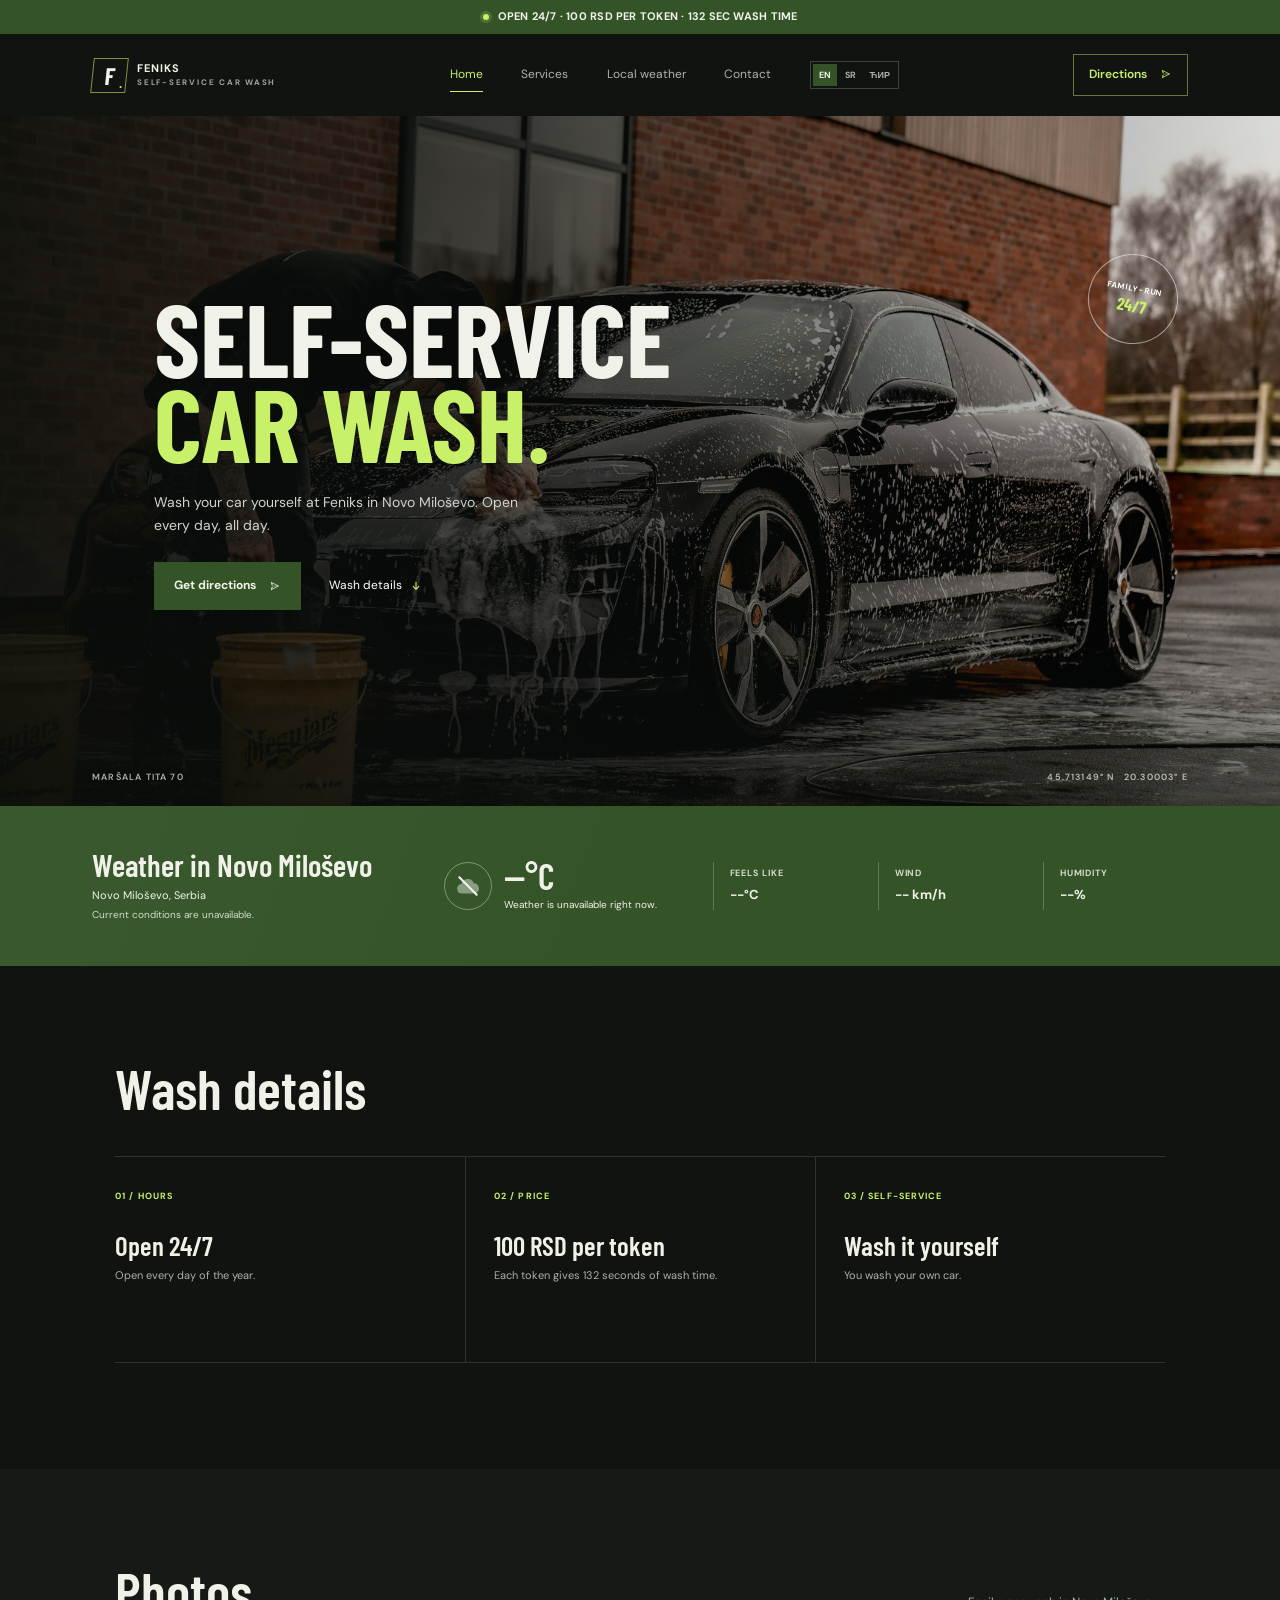
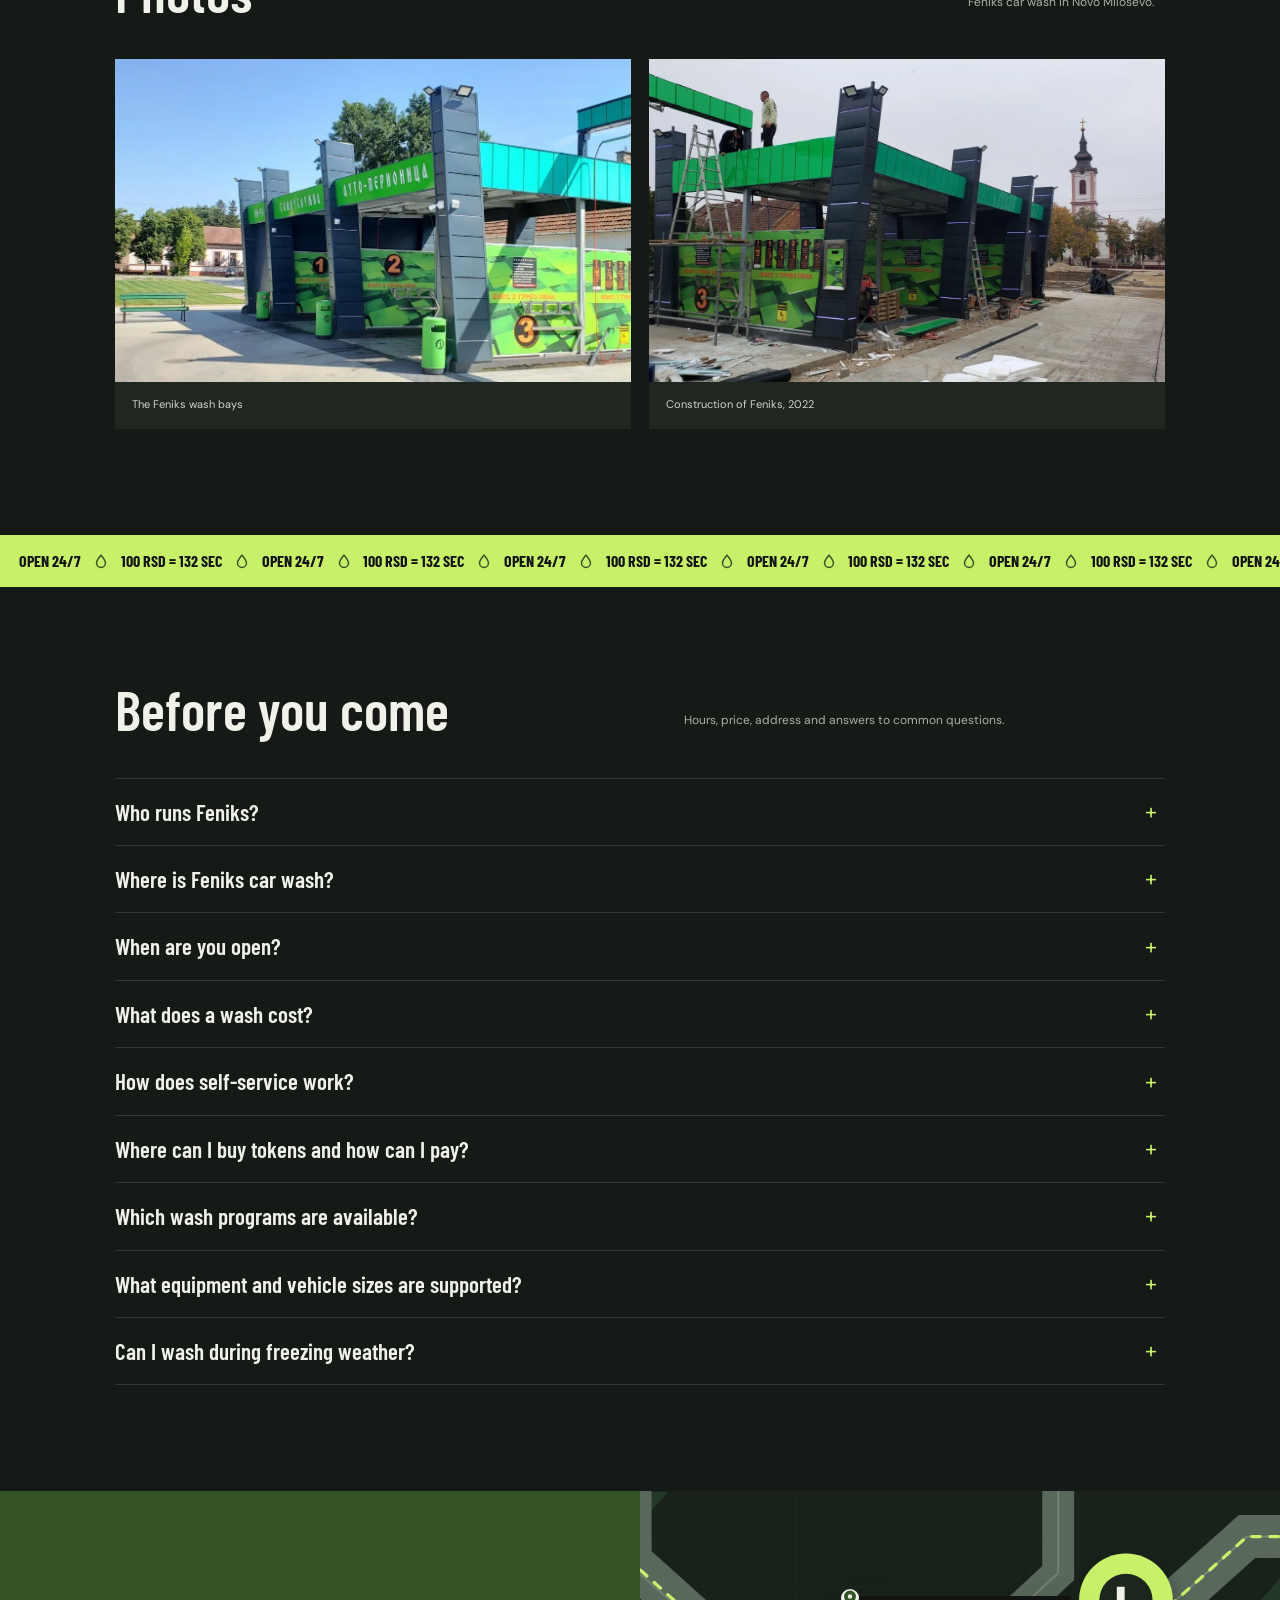
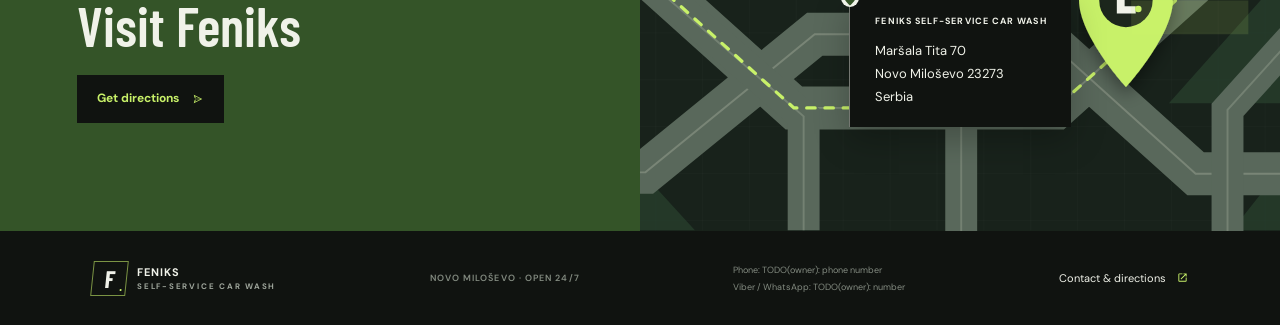
==== commit 00973db8: "weather and steps" ====
--- a/index.html
+++ b/index.html
@@ -15,7 +15,7 @@
   <meta property="og:image" content="https://feniks-autoperionica.netlify.app/assets/hero-carwash.jpg">
   <meta name="twitter:card" content="summary_large_image">
   <title data-en="Feniks Self-Service Car Wash | Novo Miloševo" data-sr="Feniks samouslužna auto-perionica | Novo Miloševo">Feniks Self-Service Car Wash | Novo Miloševo</title>
-  <!-- Add telephone and email to this structured data only after the owner supplies verified details. -->
+  <!-- Add telephone to this structured data only after the owner supplies verified details. -->
   <script type="application/ld+json">
   {
     "@context": "https://schema.org",
@@ -176,8 +176,9 @@
               <li data-en="Buy tokens at the kiosk using cash or a card." data-sr="Kupite žetone na kiosku gotovinom ili karticom.">Buy tokens at the kiosk using cash or a card.</li>
               <li data-en="Rinse the vehicle with water." data-sr="Isperite vozilo vodom.">Rinse the vehicle with water.</li>
               <li data-en="Apply soap." data-sr="Nanesite sapun.">Apply soap.</li>
+              <li data-en="Rinse off the soap with water." data-sr="Isperite sapun vodom.">Rinse off the soap with water.</li>
               <li data-en="Apply wax." data-sr="Nanesite vosak.">Apply wax.</li>
-              <li data-en="Rinse the vehicle." data-sr="Isperite vozilo.">Rinse the vehicle.</li>
+              <li data-en="Finish with a final rinse." data-sr="Završite završnim ispiranjem.">Finish with a final rinse.</li>
               <li><span data-en="If equipment has a problem, use the " data-sr="Ako postoji problem sa opremom, koristite ">If equipment has a problem, use the </span><a href="contact.html" data-en="contact options on our contact page." data-sr="kontakt opcije na našoj kontakt stranici.">contact options on our contact page.</a></li>
             </ol>
           </div>
@@ -188,7 +189,7 @@
         </details>
         <details class="faq-item">
           <summary><span data-en="Which wash programs are available?" data-sr="Koji programi pranja su dostupni?">Which wash programs are available?</span></summary>
-          <div class="faq-answer"><p data-en="Wash in this order: water, soap, wax, then a final rinse." data-sr="Perite ovim redosledom: voda, sapun, vosak, pa završno ispiranje.">Wash in this order: water, soap, wax, then a final rinse.</p></div>
+          <div class="faq-answer"><p data-en="Wash in this order: water, soap, water, wax, then a final rinse." data-sr="Perite ovim redosledom: voda, sapun, voda, vosak, pa završno ispiranje.">Wash in this order: water, soap, water, wax, then a final rinse.</p></div>
         </details>
         <details class="faq-item">
           <summary><span data-en="What equipment and vehicle sizes are supported?" data-sr="Koja oprema i veličine vozila su dostupni?">What equipment and vehicle sizes are supported?</span></summary>
@@ -216,7 +217,6 @@
     <div class="footer-contact">
       <span data-en="Phone: TODO(owner): phone number" data-sr="Telefon: TODO(owner): broj telefona">Phone: TODO(owner): phone number</span>
       <span data-en="Viber / WhatsApp: TODO(owner): number" data-sr="Viber / WhatsApp: TODO(owner): broj">Viber / WhatsApp: TODO(owner): number</span>
-      <span data-en="Email: TODO(owner): email" data-sr="Imejl: TODO(owner): imejl adresa">Email: TODO(owner): email</span>
     </div>
     <a href="contact.html"><span data-en="Contact & directions" data-sr="Kontakt i lokacija">Contact & directions</span> <svg class="icon" aria-hidden="true"><use href="assets/icons.svg#open-in-new"></use></svg></a>
   </footer>
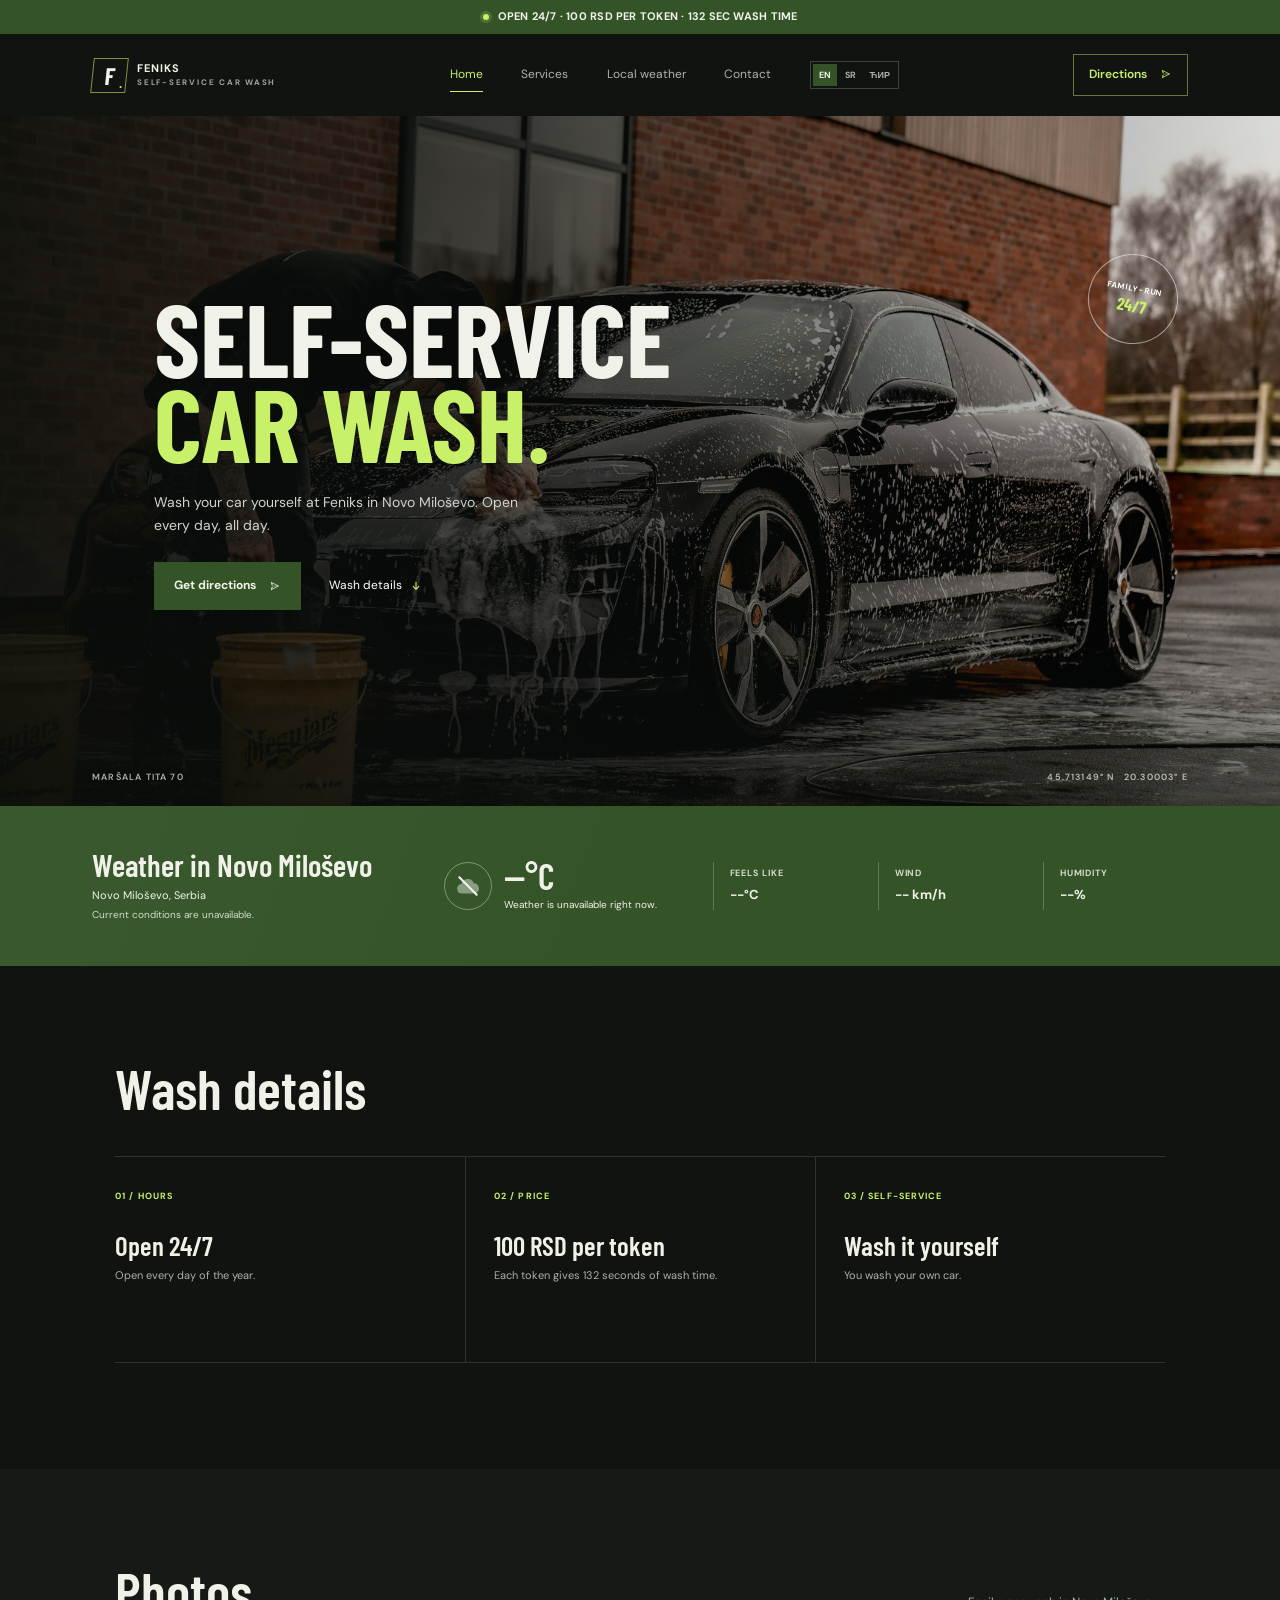
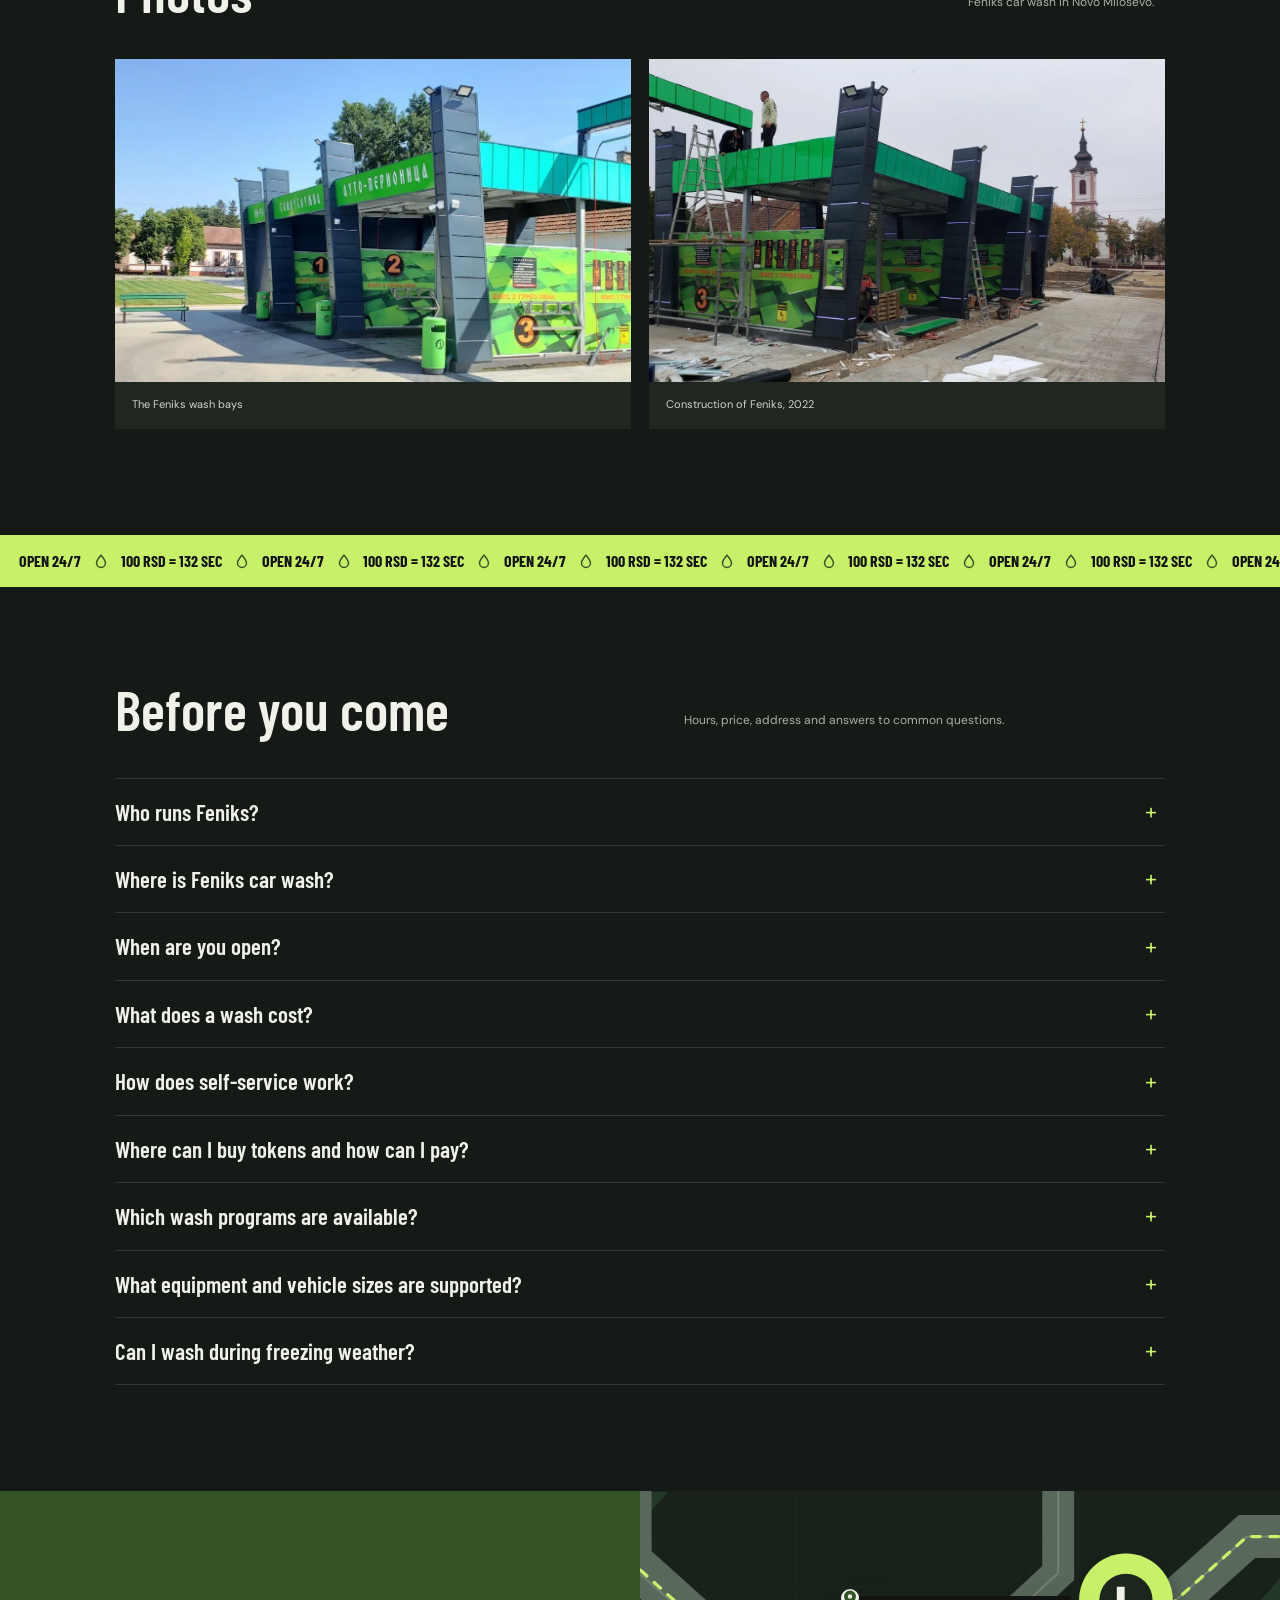
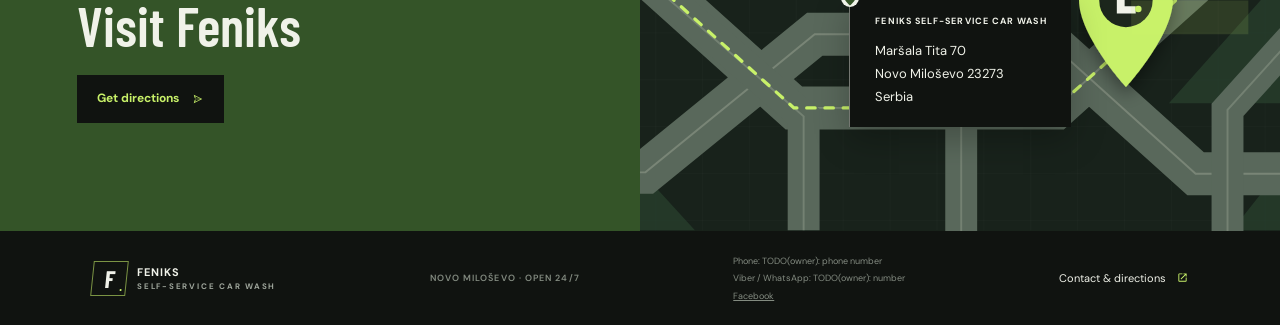
==== commit ab8d6b24: "map" ====
--- a/index.html
+++ b/index.html
@@ -24,6 +24,7 @@
     "url": "https://feniks-autoperionica.netlify.app/",
     "image": "https://feniks-autoperionica.netlify.app/assets/hero-carwash.jpg",
     "inLanguage": ["sr", "en"],
+    "sameAs": ["https://www.facebook.com/auoperionica.feniks.novo.milosevo/"],
     "description": "Family-run self-service car wash at Maršala Tita 70 in Novo Miloševo, Serbia. Open 24/7. A 100 RSD token gives 132 seconds of wash time.",
     "address": {
       "@type": "PostalAddress",
@@ -217,6 +218,7 @@
     <div class="footer-contact">
       <span data-en="Phone: TODO(owner): phone number" data-sr="Telefon: TODO(owner): broj telefona">Phone: TODO(owner): phone number</span>
       <span data-en="Viber / WhatsApp: TODO(owner): number" data-sr="Viber / WhatsApp: TODO(owner): broj">Viber / WhatsApp: TODO(owner): number</span>
+      <a href="https://www.facebook.com/auoperionica.feniks.novo.milosevo/" target="_blank" rel="noopener">Facebook</a>
     </div>
     <a href="contact.html"><span data-en="Contact & directions" data-sr="Kontakt i lokacija">Contact & directions</span> <svg class="icon" aria-hidden="true"><use href="assets/icons.svg#open-in-new"></use></svg></a>
   </footer>
--- a/styles.css
+++ b/styles.css
@@ -212,6 +212,7 @@
 .site-footer > a:last-child { font-size: 11px; }
 .site-footer > a:last-child .icon { color: var(--green-accent); margin-left: 8px; }
 .footer-contact { display: flex; flex-direction: column; gap: 3px; color: #838b80; font-size: 9px; }
+.footer-contact a { color: inherit; text-decoration: underline; }
 .contact-intro { min-height: 390px; padding: 60px 10% 52px; position: relative; overflow: hidden; display: flex; align-items: end; justify-content: space-between; gap: 40px; background: #171c18; }
 .contact-intro-image { position: absolute; inset: 0; width: 100%; height: 100%; object-fit: cover; object-position: center 55%; transition: transform .9s cubic-bezier(.2,.7,.2,1); }
 .contact-intro:hover .contact-intro-image { transform: scale(1.025); }
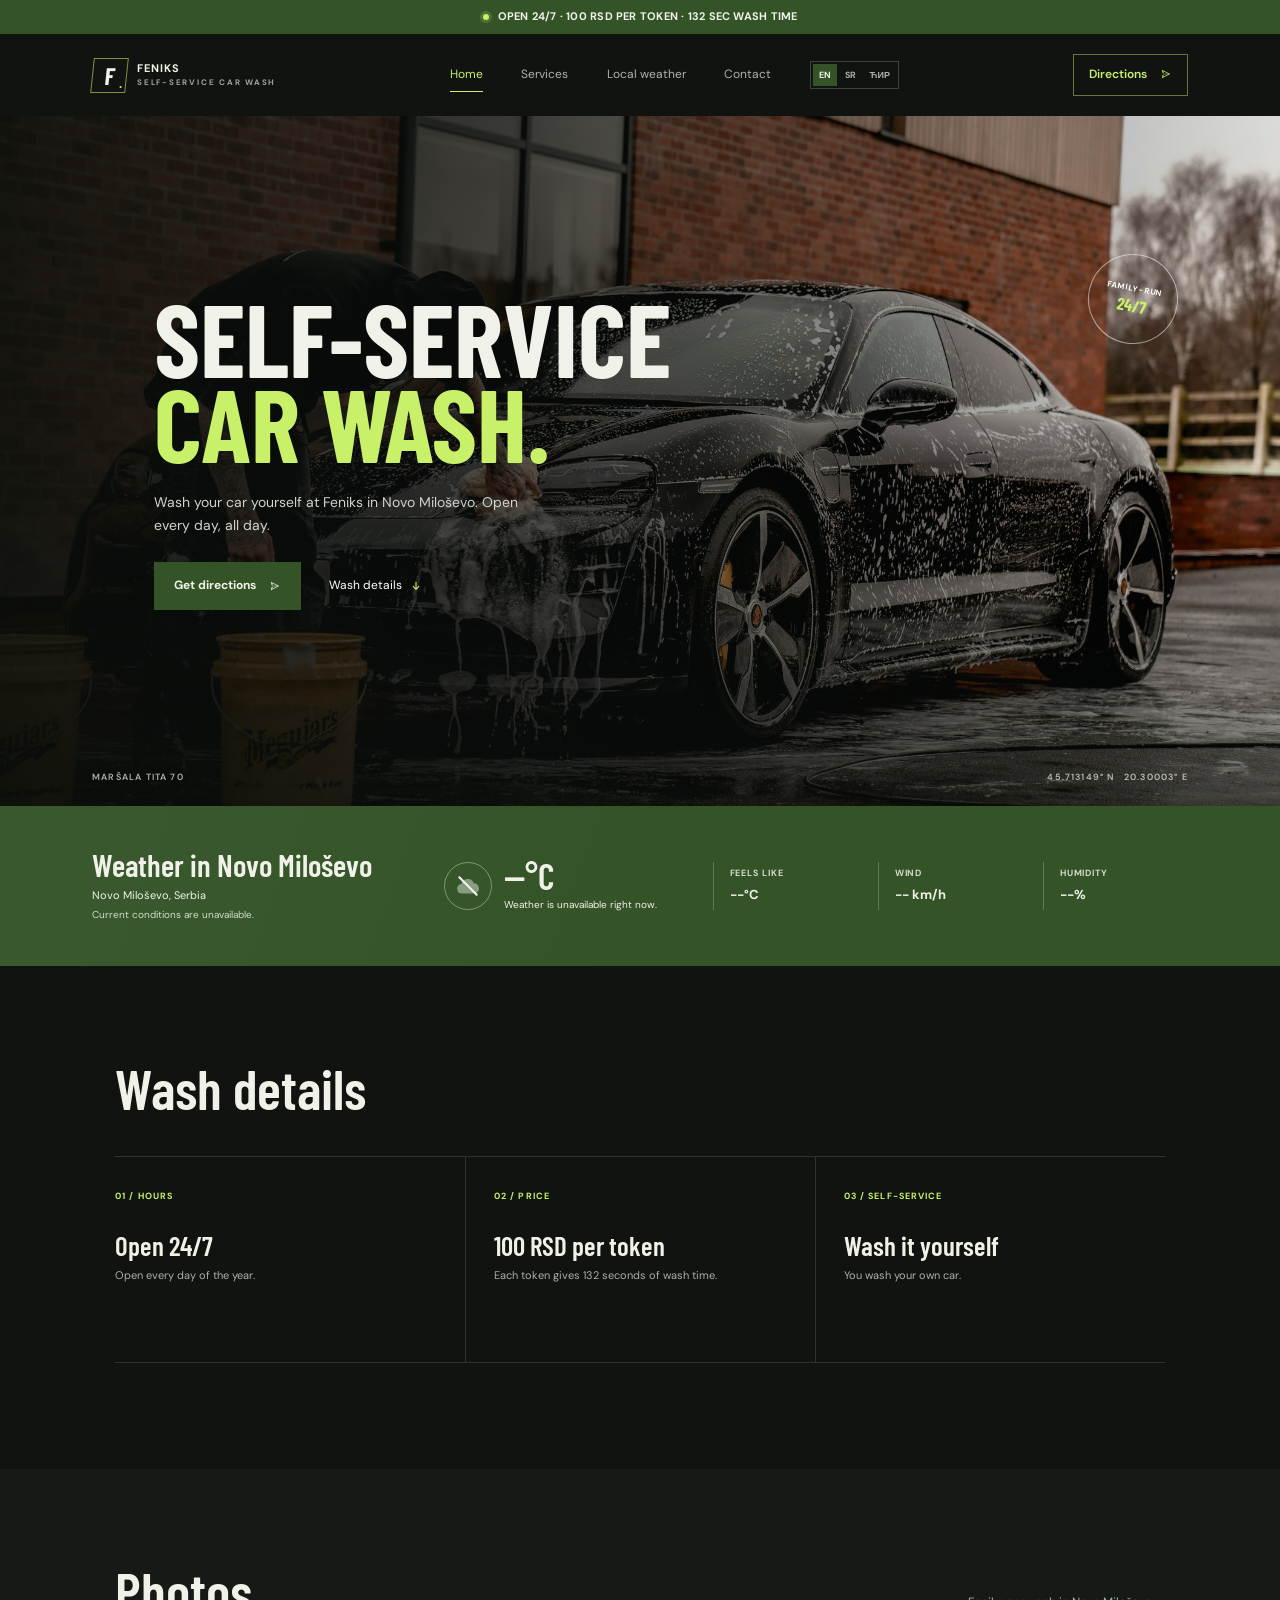
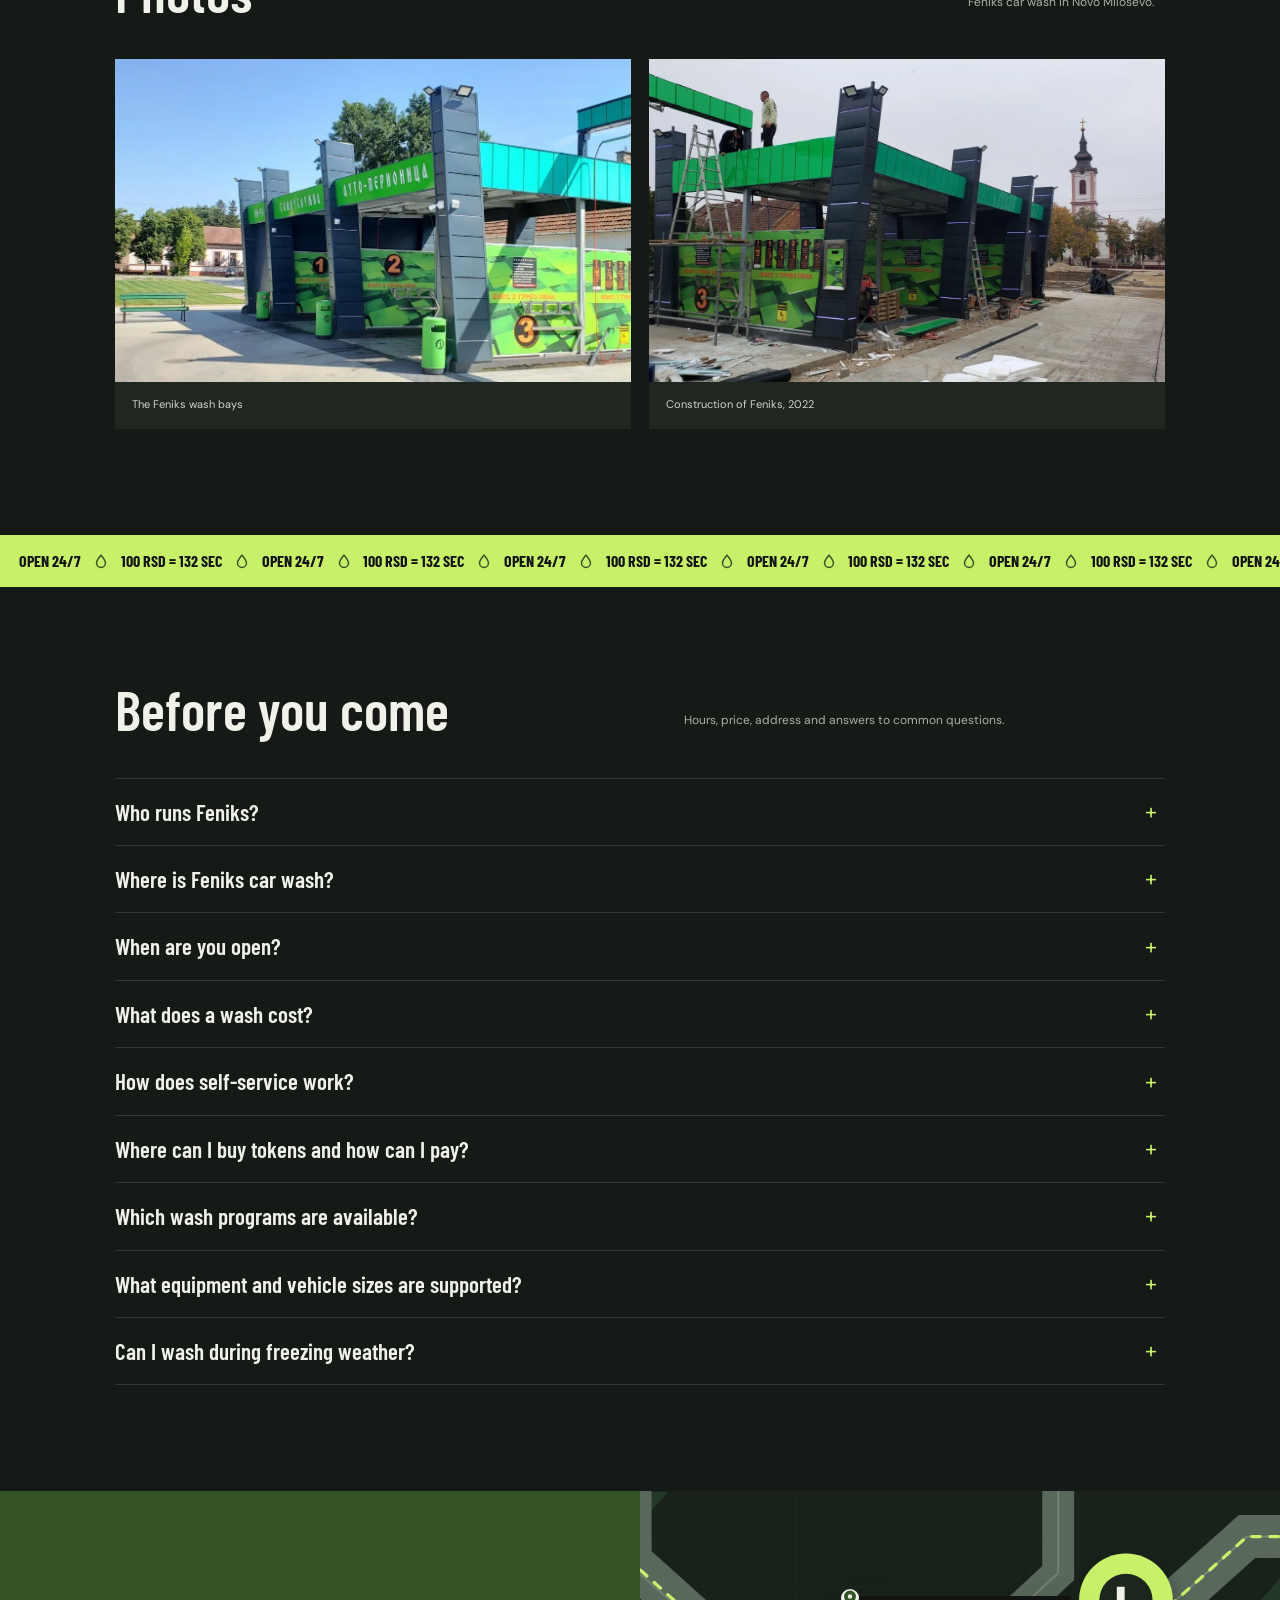
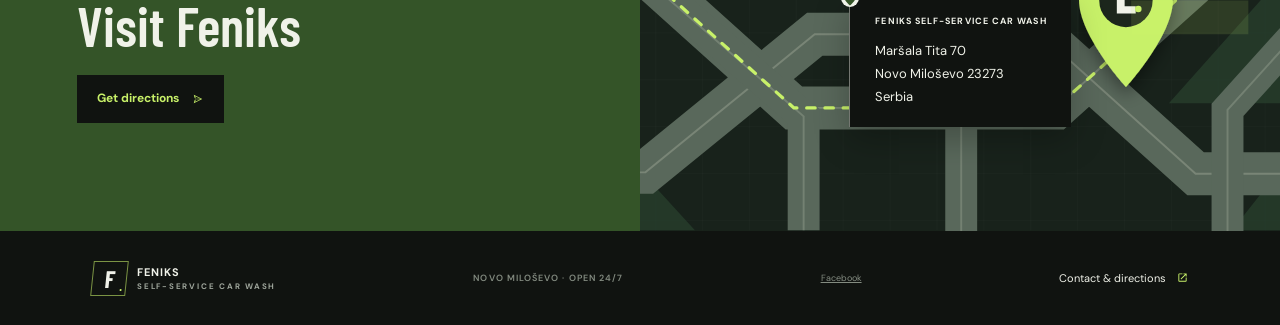
==== commit b5280ccb: "TODO hidden" ====
--- a/index.html
+++ b/index.html
@@ -216,8 +216,8 @@
     <a class="brand" href="index.html"><span class="brand-mark">F<span>.</span></span><span class="brand-name">FENIKS <small data-en="SELF-SERVICE CAR WASH" data-sr="SAMOUSLUŽNA AUTO-PERIONICA">SELF-SERVICE CAR WASH</small></span></a>
     <span data-en="NOVO MILOŠEVO · OPEN 24/7" data-sr="NOVO MILOŠEVO · OTVORENO 24/7">NOVO MILOŠEVO · OPEN 24/7</span>
     <div class="footer-contact">
-      <span data-en="Phone: TODO(owner): phone number" data-sr="Telefon: TODO(owner): broj telefona">Phone: TODO(owner): phone number</span>
-      <span data-en="Viber / WhatsApp: TODO(owner): number" data-sr="Viber / WhatsApp: TODO(owner): broj">Viber / WhatsApp: TODO(owner): number</span>
+      <span hidden data-en="Phone: TODO(owner): phone number" data-sr="Telefon: TODO(owner): broj telefona">Phone: TODO(owner): phone number</span>
+      <span hidden data-en="Viber / WhatsApp: TODO(owner): number" data-sr="Viber / WhatsApp: TODO(owner): broj">Viber / WhatsApp: TODO(owner): number</span>
       <a href="https://www.facebook.com/auoperionica.feniks.novo.milosevo/" target="_blank" rel="noopener">Facebook</a>
     </div>
     <a href="contact.html"><span data-en="Contact & directions" data-sr="Kontakt i lokacija">Contact & directions</span> <svg class="icon" aria-hidden="true"><use href="assets/icons.svg#open-in-new"></use></svg></a>
--- a/styles.css
+++ b/styles.css
@@ -107,6 +107,7 @@
 .brand-name { font-size: 11px; font-weight: 700; letter-spacing: .08em; line-height: 1.2; }
 .brand-name small { display: block; color: var(--muted); font-size: 8px; letter-spacing: .22em; margin-top: 3px; }
 .icon { display: inline-block; width: 1em; height: 1em; fill: currentColor; vertical-align: -.125em; }
+[hidden] { display: none !important; }
 .main-nav { display: flex; align-items: center; gap: clamp(18px, 3vw, 42px); }
 .main-nav a { position: relative; color: #aeb3aa; font-size: 12px; transition: color .2s ease; }
 .main-nav a::after { position: absolute; right: 0; bottom: -7px; left: 0; height: 1px; background: var(--green-accent); content: ''; transform: scaleX(0); transform-origin: left; transition: transform .25s ease; }
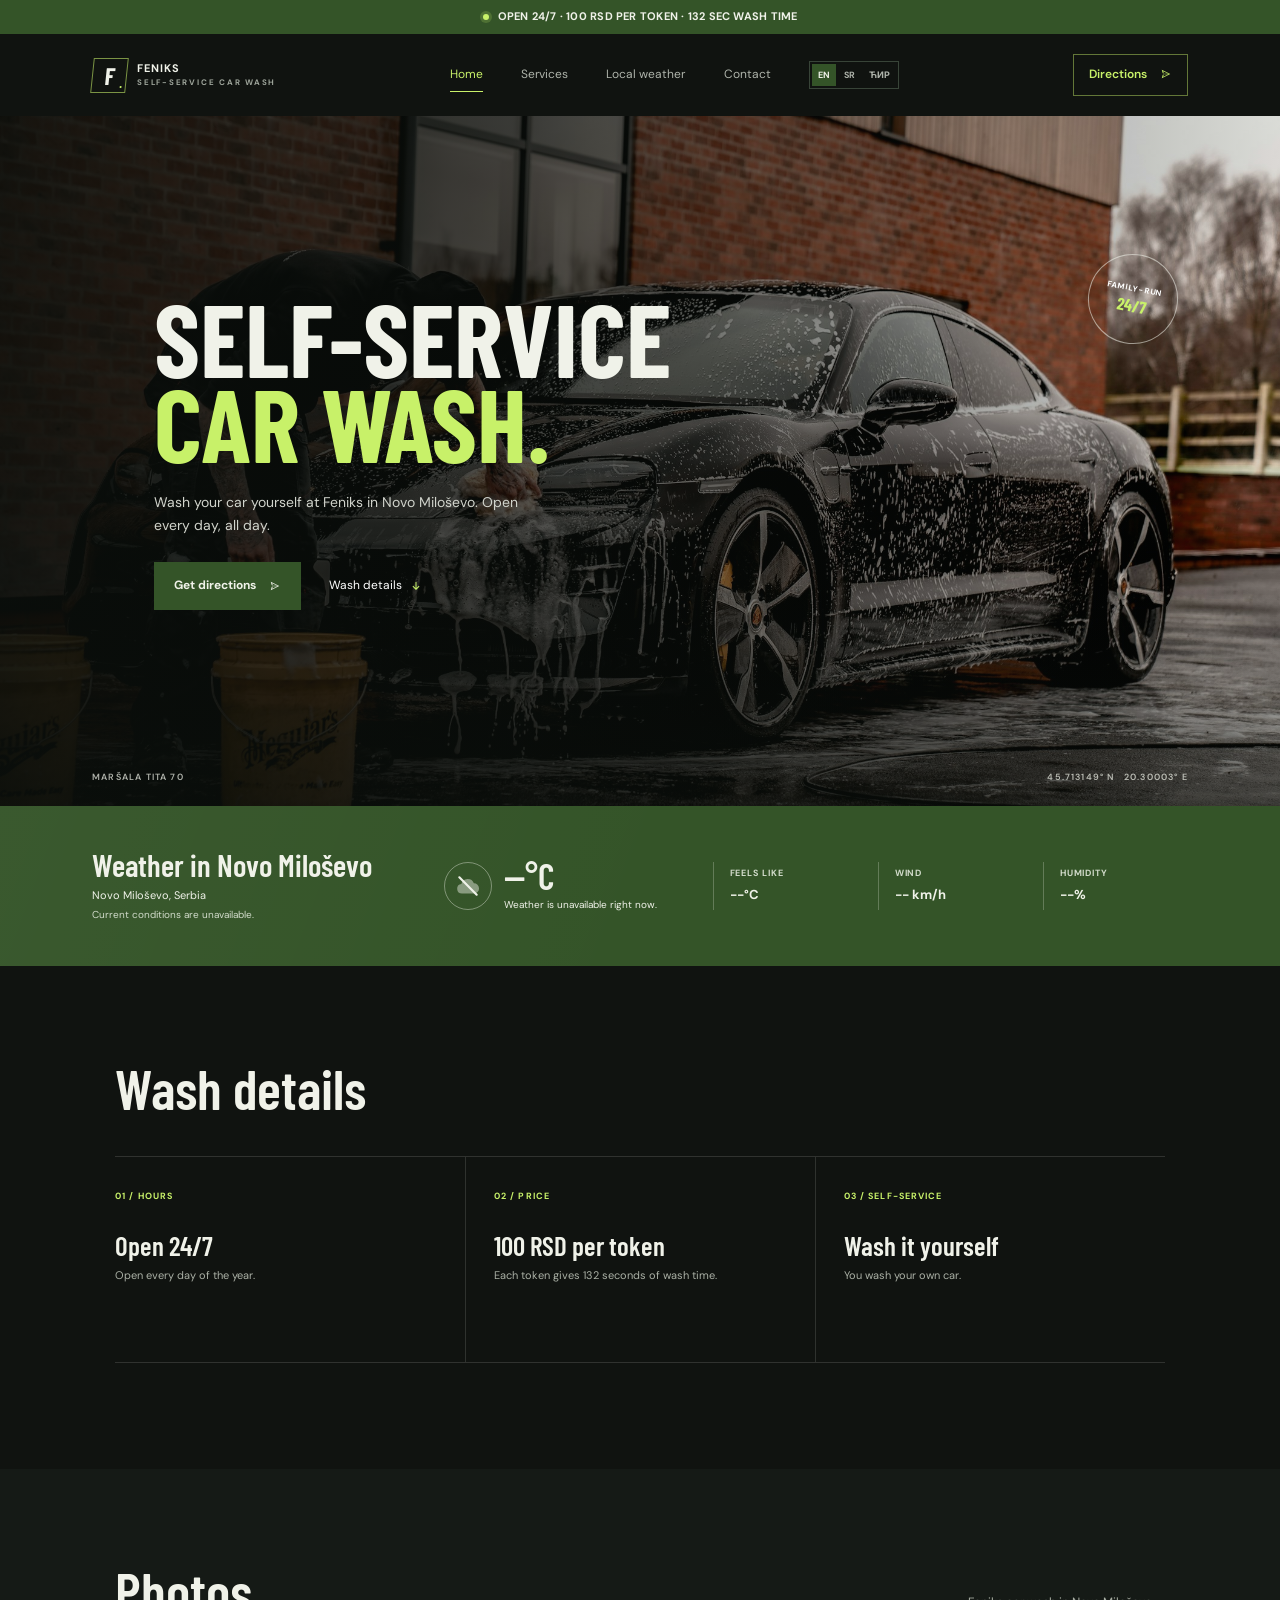
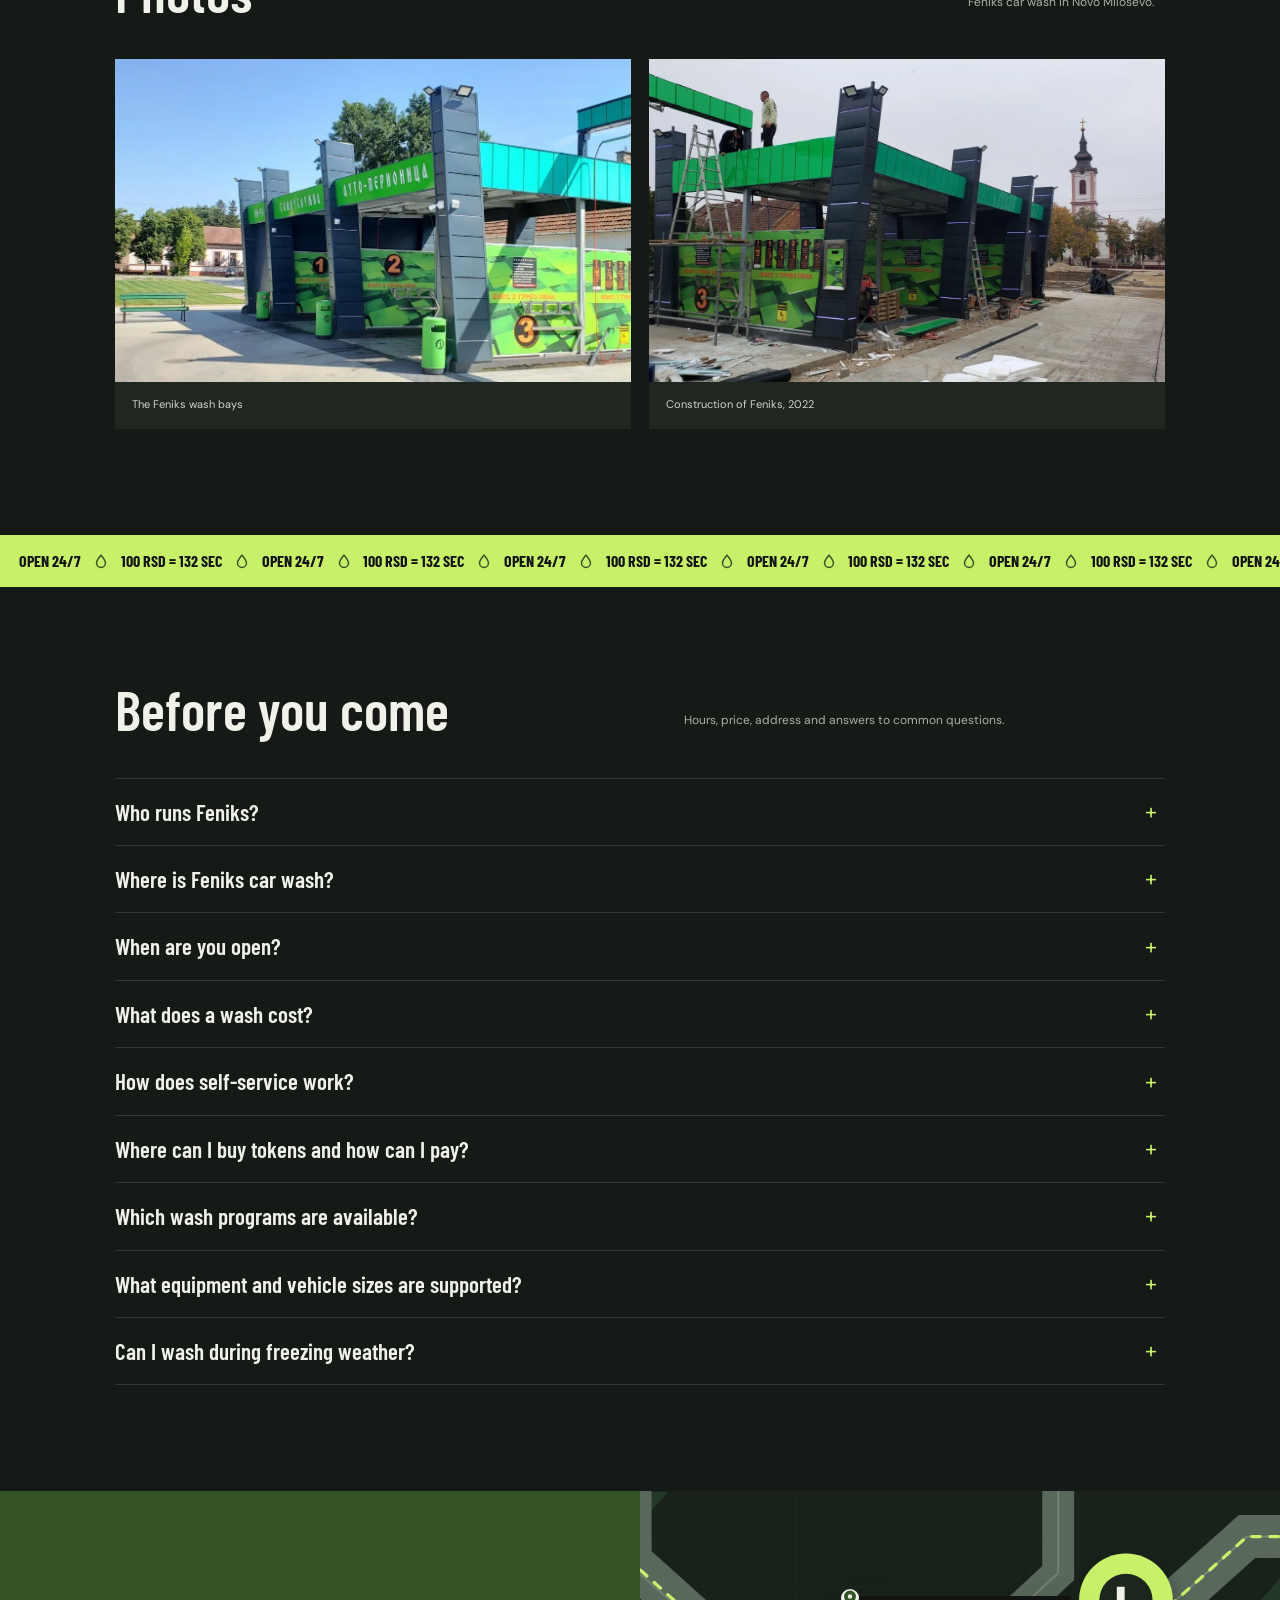
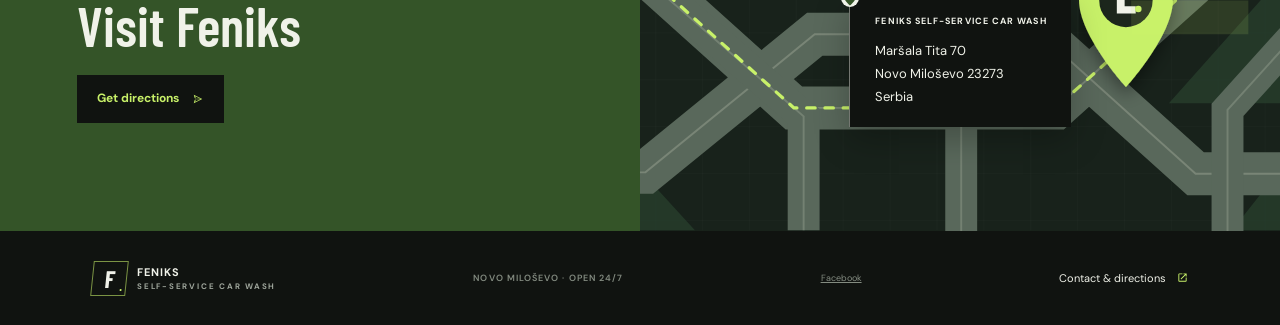
==== commit fe5eb0b7: "cyrillic fix" ====
--- a/index.html
+++ b/index.html
@@ -207,7 +207,7 @@
       <div class="location-copy"><h2 data-en="Visit Feniks" data-sr="Posetite Feniks">Visit Feniks</h2><a class="button button-dark" href="contact.html"><span class="button-label" data-en="Get directions" data-sr="Lokacija">Get directions</span><svg class="icon" aria-hidden="true"><use href="assets/icons.svg#near-me"></use></svg></a></div>
       <div class="location-map">
         <img src="assets/location-map.svg" alt="" aria-hidden="true" width="1800" height="520" loading="lazy" decoding="async">
-        <div class="location-address"><svg class="icon location-pin" aria-hidden="true"><use href="assets/icons.svg#location-pin"></use></svg><p data-en="FENIKS SELF-SERVICE CAR WASH" data-sr="FENIKS SAMOUSLUŽNA AUTO-PERIONICA">FENIKS SELF-SERVICE CAR WASH</p><address>Maršala Tita 70<br>Novo Miloševo 23273<br><span data-en="Serbia" data-sr="Srbija">Serbia</span></address></div>
+        <div class="location-address"><svg class="icon location-pin" aria-hidden="true"><use href="assets/icons.svg#location-pin"></use></svg><p data-en="FENIKS SELF-SERVICE CAR WASH" data-sr="FENIKS SAMOUSLUŽNA AUTO-PERIONICA">FENIKS SELF-SERVICE CAR WASH</p><address><span data-en="Maršala Tita 70" data-sr="Maršala Tita 70">Maršala Tita 70</span><br><span data-en="Novo Miloševo 23273" data-sr="Novo Miloševo 23273">Novo Miloševo 23273</span><br><span data-en="Serbia" data-sr="Srbija">Serbia</span></address></div>
       </div>
     </section>
   </main>
--- a/styles.css
+++ b/styles.css
@@ -1,3 +1,35 @@
+@font-face {
+  font-family: 'Inter';
+  font-style: normal;
+  font-weight: 400 700;
+  font-display: swap;
+  src: url('assets/fonts/inter-cyrillic-ext.woff2') format('woff2');
+  unicode-range: U+0460-052F, U+1C80-1C8A, U+20B4, U+2DE0-2DFF, U+A640-A69F, U+FE2E-FE2F;
+}
+@font-face {
+  font-family: 'Inter';
+  font-style: normal;
+  font-weight: 400 700;
+  font-display: swap;
+  src: url('assets/fonts/inter-cyrillic.woff2') format('woff2');
+  unicode-range: U+0301, U+0400-045F, U+0490-0491, U+04B0-04B1, U+2116;
+}
+@font-face {
+  font-family: 'Roboto Condensed';
+  font-style: normal;
+  font-weight: 500 800;
+  font-display: swap;
+  src: url('assets/fonts/roboto-condensed-cyrillic-ext.woff2') format('woff2');
+  unicode-range: U+0460-052F, U+1C80-1C8A, U+20B4, U+2DE0-2DFF, U+A640-A69F, U+FE2E-FE2F;
+}
+@font-face {
+  font-family: 'Roboto Condensed';
+  font-style: normal;
+  font-weight: 500 800;
+  font-display: swap;
+  src: url('assets/fonts/roboto-condensed-cyrillic.woff2') format('woff2');
+  unicode-range: U+0301, U+0400-045F, U+0490-0491, U+04B0-04B1, U+2116;
+}
 @font-face {
   font-family: 'DM Sans';
   font-style: normal;
@@ -89,8 +121,8 @@
   --paper: #f0f2e9;
   --muted: #9ea59b;
   --line: rgba(240, 242, 233, .14);
-  --display: 'Barlow Condensed', Impact, sans-serif;
-  --body: 'DM Sans', Arial, sans-serif;
+  --display: 'Barlow Condensed', 'Roboto Condensed', Impact, sans-serif;
+  --body: 'DM Sans', 'Inter', Arial, sans-serif;
 }
 
 * { box-sizing: border-box; }
